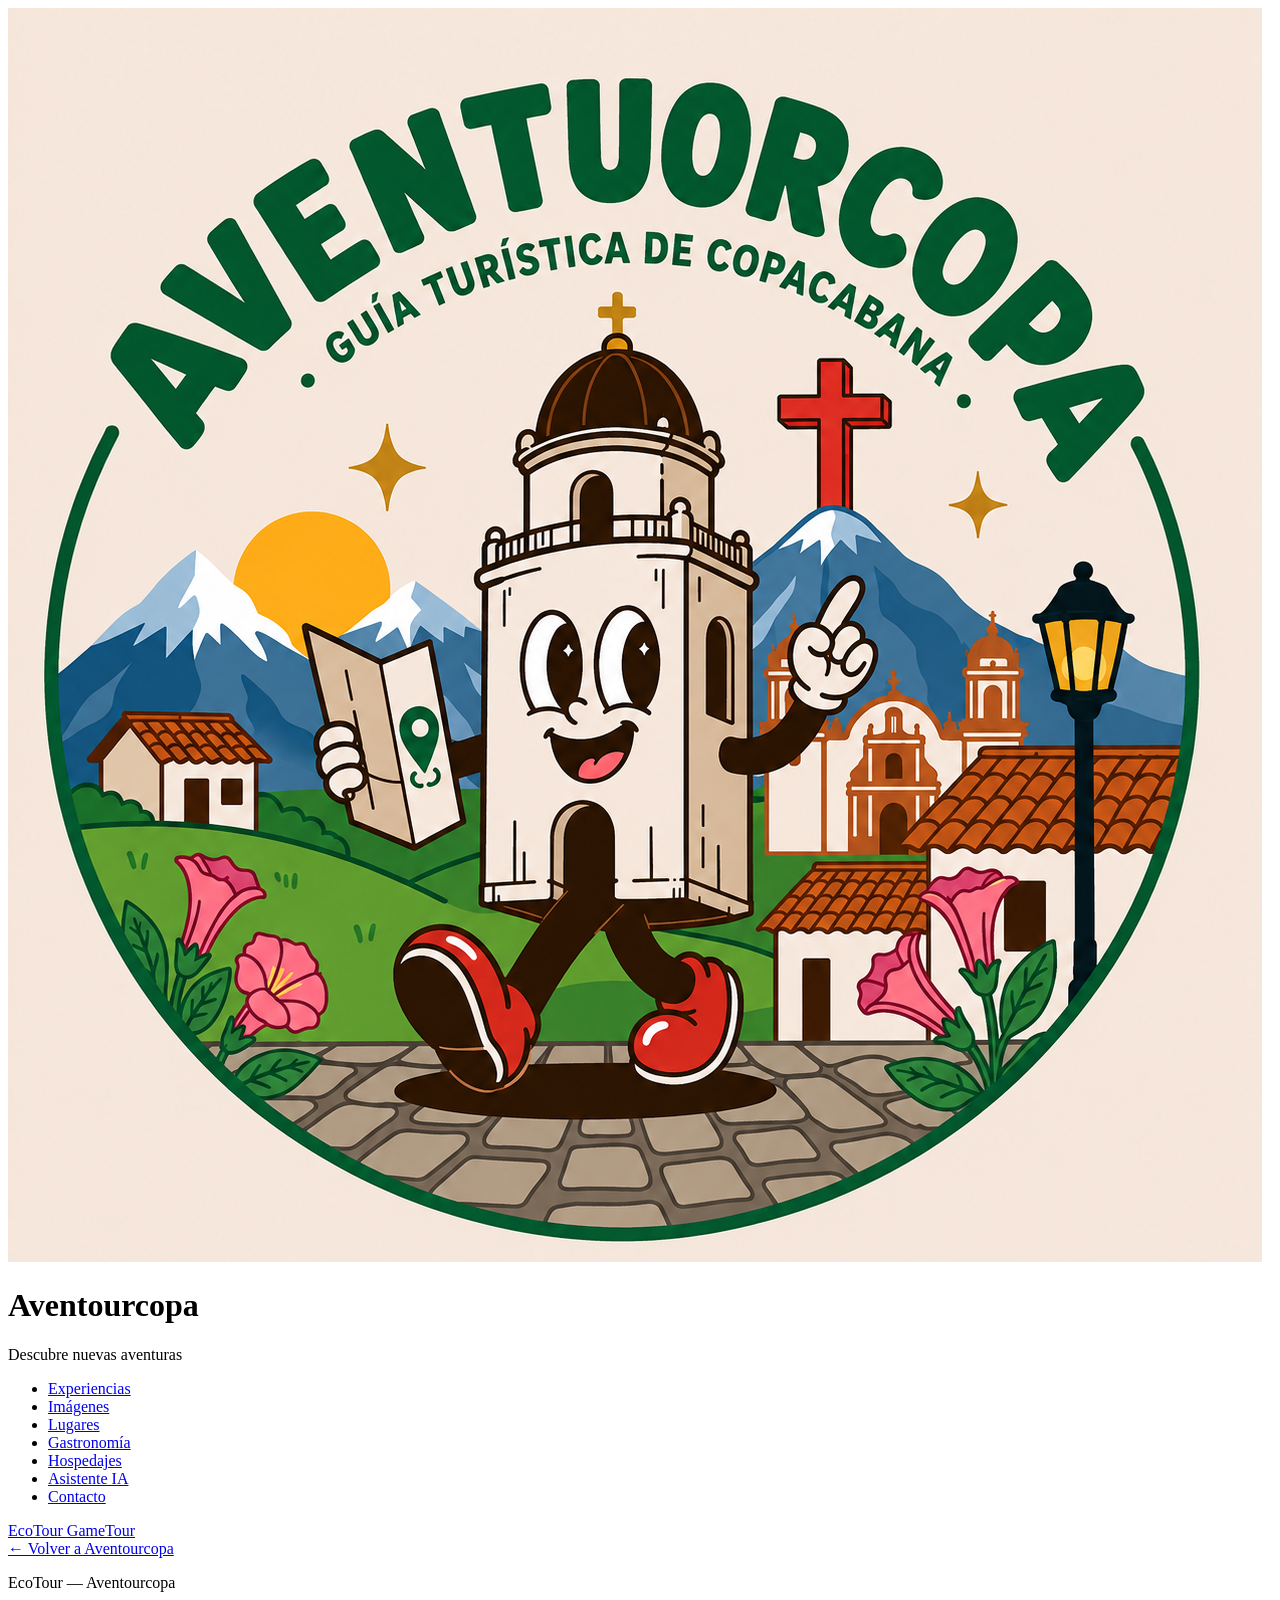
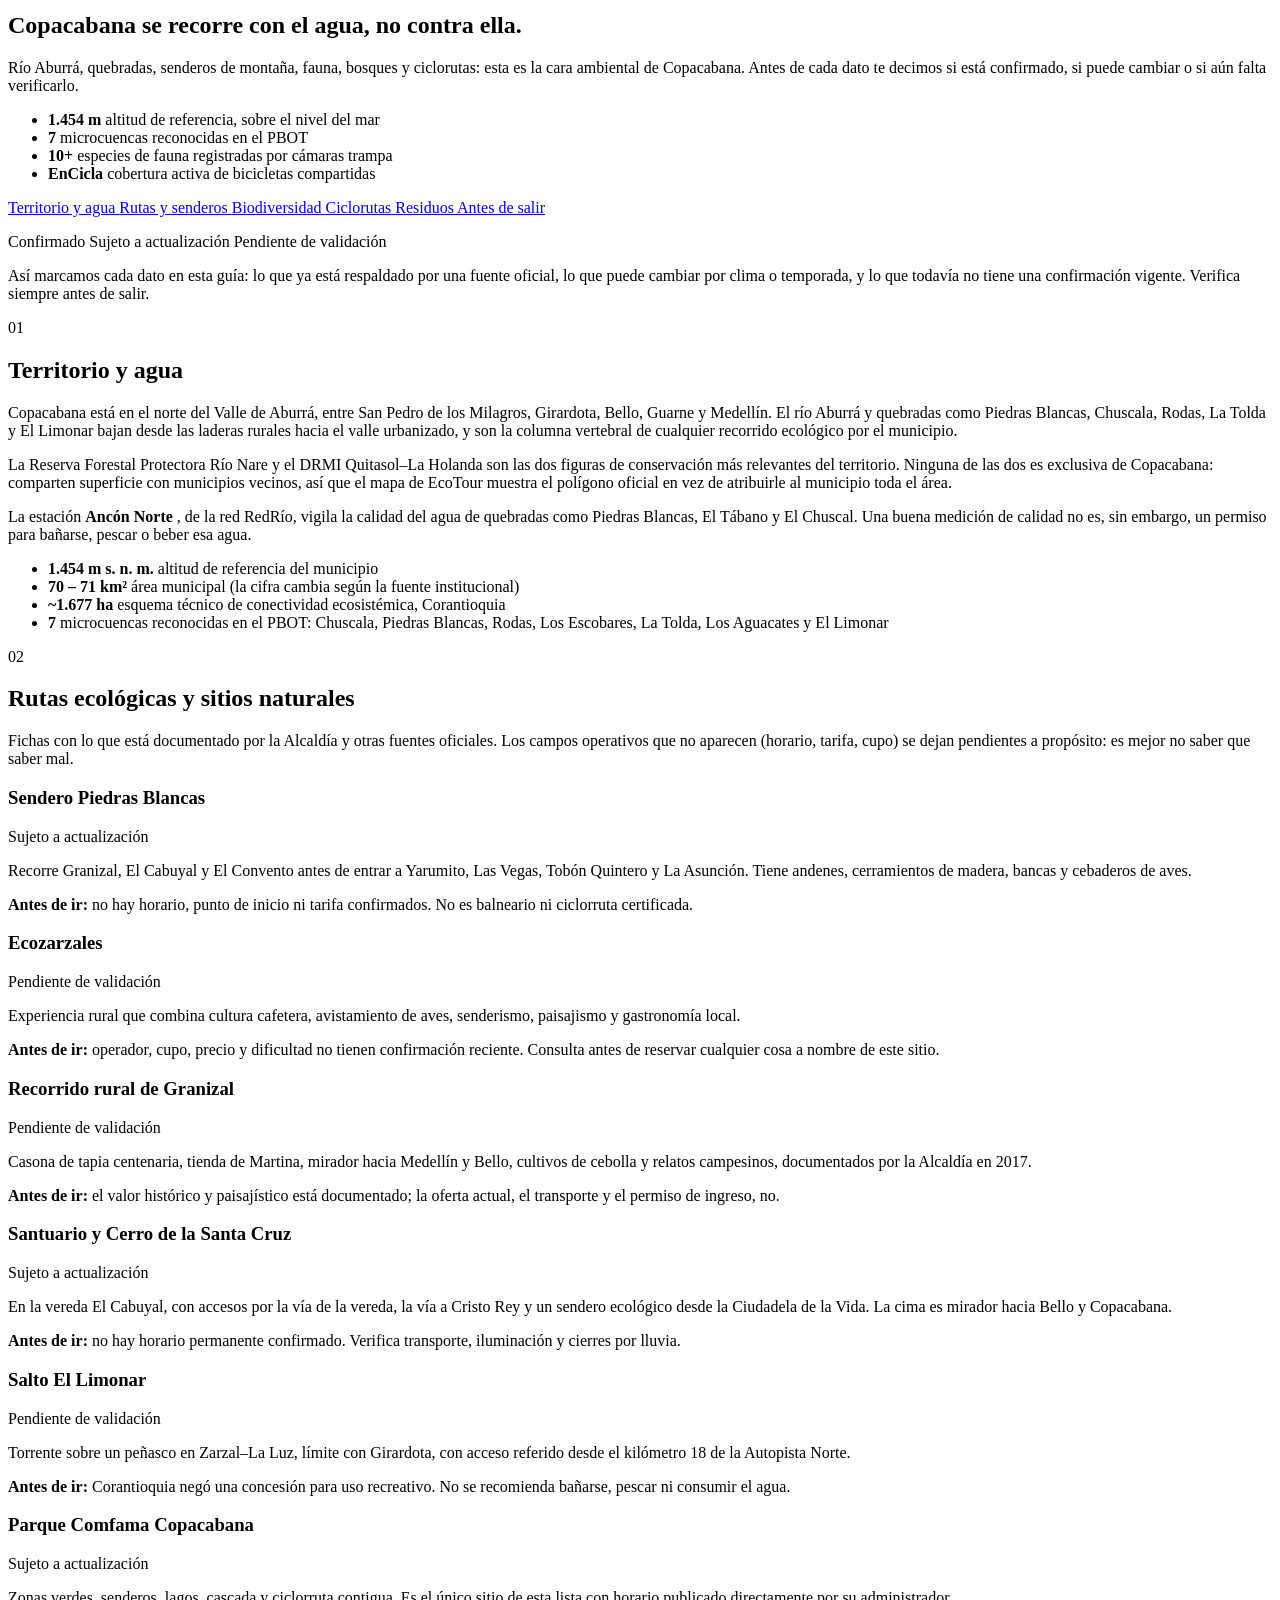
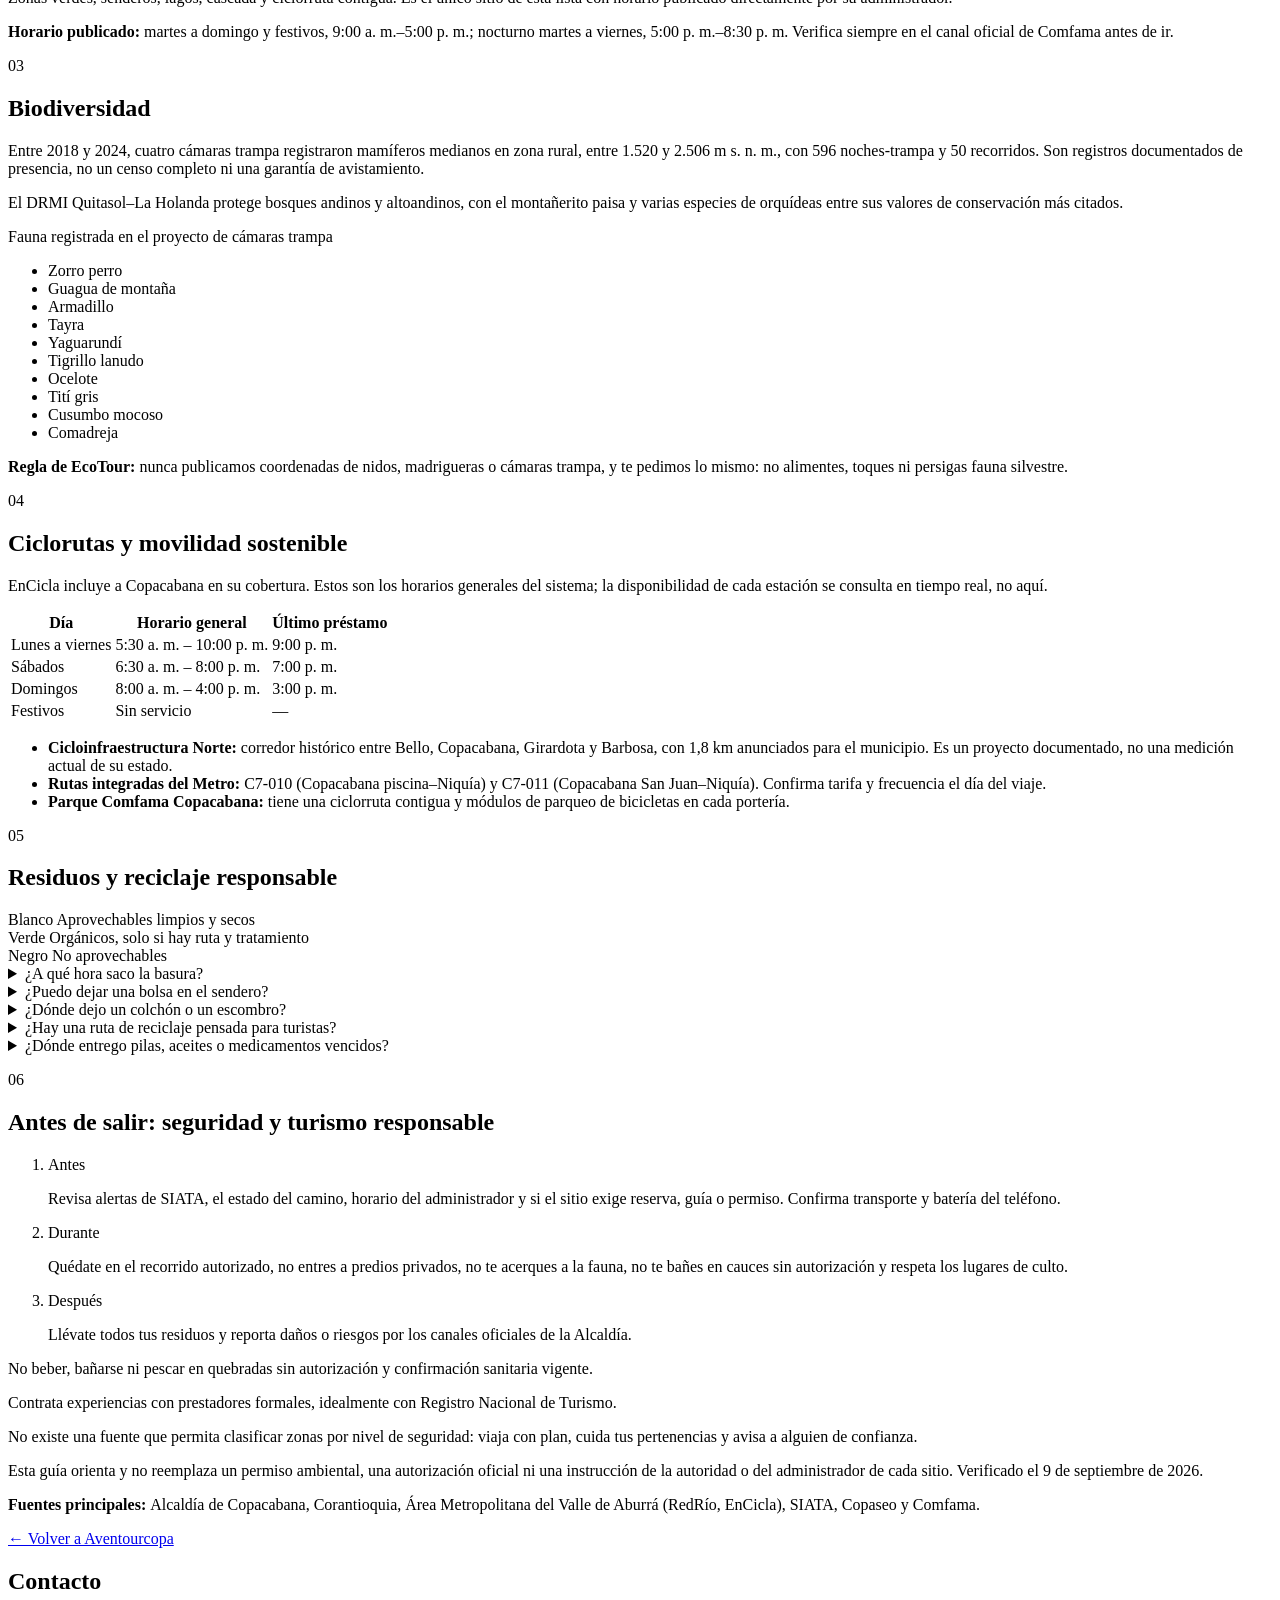
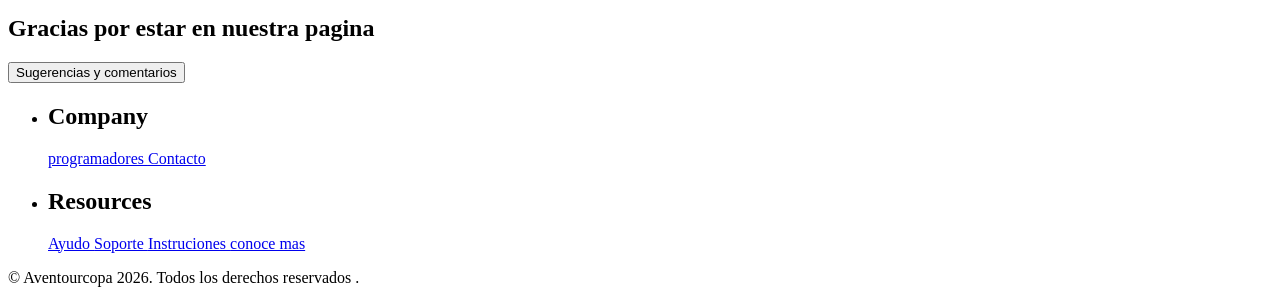
==== ecotour.html @ d980eacc "Add EcoTour HTML structure This file contains the complete HTML structure for the EcoTour webpage, i" ====
<!DOCTYPE html>
<!DOCTYPE html>
<html lang="es">
 <head>
  <meta charset="utf-8"/>
  <meta content="width=device-width, initial-scale=1.0" name="viewport"/>
  <title>
   EcoTour | Aventourcopa
  </title>
  <link href="style.css" rel="stylesheet"/>
  <link href="ecotour.css" rel="stylesheet"/>
 </head>
 <body>
  <header>
   <div class="logo">
    <img alt="Logo" src="imagenes/logo.png"/>
    <div class="titulo">
     <h1>
      Aventourcopa
     </h1>
     <p>
      Descubre nuevas aventuras
     </p>
    </div>
   </div>
   <nav>
    <ul>
     <li>
      <a href="#">
       Experiencias
      </a>
     </li>
     <li>
      <a href="#">
       Imágenes
      </a>
     </li>
     <li>
      <a href="#lugares">
       Lugares
      </a>
     </li>
     <li>
      <a href="#">
       Gastronomía
      </a>
     </li>
     <li>
      <a href="#">
       Hospedajes
      </a>
     </li>
     <li>
      <a href="#">
       Asistente IA
      </a>
     </li>
     <li>
      <a href="#">
       Contacto
      </a>
     </li>
    </ul>
   </nav>
   <div class="botones">
    <a class="btn eco" href="ecotour.html">
     EcoTour
    </a>
    <a class="btn game" href="#">
     <i class="fa-solid fa-gamepad">
     </i>
     GameTour
    </a>
   </div>
  </header>
  <section aria-label="EcoTour, guía ambiental de Copacabana" class="ecotour-page" id="ecotour">
   <div class="eco-scroll">
    <a class="eco-cerrar" href="index.html">
     ← Volver a Aventourcopa
    </a>
    <!-- HERO -->
    <div class="eco-hero">
     <div class="eco-hero-grid">
      <div class="eco-hero-texto">
       <p class="eco-kicker">
        EcoTour — Aventourcopa
       </p>
       <h1>
        Copacabana se recorre con el agua, no contra ella.
       </h1>
       <p class="eco-hero-sub">
        Río Aburrá, quebradas, senderos de montaña, fauna, bosques y
                        ciclorutas: esta es la cara ambiental de Copacabana. Antes de cada
                        dato te decimos si está confirmado, si puede cambiar o si aún falta
                        verificarlo.
       </p>
      </div>
      <ul aria-label="Copacabana en cifras" class="eco-hero-stats">
       <li>
        <i class="fa-solid fa-mountain">
        </i>
        <div>
         <strong>
          1.454 m
         </strong>
         <span>
          altitud de referencia, sobre el nivel del mar
         </span>
        </div>
       </li>
       <li>
        <i class="fa-solid fa-water">
        </i>
        <div>
         <strong>
          7
         </strong>
         <span>
          microcuencas reconocidas en el PBOT
         </span>
        </div>
       </li>
       <li>
        <i class="fa-solid fa-paw">
        </i>
        <div>
         <strong>
          10+
         </strong>
         <span>
          especies de fauna registradas por cámaras trampa
         </span>
        </div>
       </li>
       <li>
        <i class="fa-solid fa-bicycle">
        </i>
        <div>
         <strong>
          EnCicla
         </strong>
         <span>
          cobertura activa de bicicletas compartidas
         </span>
        </div>
       </li>
      </ul>
     </div>
    </div>
    <!-- BARRA DE NAVEGACIÓN FIJA: se queda visible mientras se hace scroll -->
    <nav aria-label="Navegación fija de EcoTour" class="eco-quicknav">
     <a class="eco-q-agua" href="#eco-territorio">
      <i class="fa-solid fa-water">
      </i>
      Territorio y agua
     </a>
     <a class="eco-q-rutas" href="#eco-rutas">
      <i class="fa-solid fa-route">
      </i>
      Rutas y senderos
     </a>
     <a class="eco-q-bio" href="#eco-bio">
      <i class="fa-solid fa-paw">
      </i>
      Biodiversidad
     </a>
     <a class="eco-q-movilidad" href="#eco-movilidad">
      <i class="fa-solid fa-bicycle">
      </i>
      Ciclorutas
     </a>
     <a class="eco-q-residuos" href="#eco-residuos">
      <i class="fa-solid fa-recycle">
      </i>
      Residuos
     </a>
     <a class="eco-q-seguridad" href="#eco-seguridad">
      <i class="fa-solid fa-shield-heart">
      </i>
      Antes de salir
     </a>
    </nav>
    <!-- LEYENDA DE ESTADOS -->
    <section aria-label="Cómo leer los estados de la información" class="eco-leyenda">
     <p>
      <span class="eco-badge eco-badge--confirmado">
       Confirmado
      </span>
      <span class="eco-badge eco-badge--actualizar">
       Sujeto a actualización
      </span>
      <span class="eco-badge eco-badge--validar">
       Pendiente de validación
      </span>
     </p>
     <p>
      Así marcamos cada dato en esta guía: lo que ya está respaldado por una fuente
                oficial, lo que puede cambiar por clima o temporada, y lo que todavía no
                tiene una confirmación vigente. Verifica siempre antes de salir.
     </p>
    </section>
    <!-- TERRITORIO Y AGUA -->
    <section class="eco-block eco-block--musgo" id="eco-territorio">
     <p class="eco-block-num">
      01
     </p>
     <h2>
      Territorio y agua
     </h2>
     <div class="eco-grid-2">
      <div class="eco-texto">
       <p>
        Copacabana está en el norte del Valle de Aburrá, entre San Pedro de los
                        Milagros, Girardota, Bello, Guarne y Medellín. El río Aburrá y quebradas
                        como Piedras Blancas, Chuscala, Rodas, La Tolda y El Limonar bajan desde
                        las laderas rurales hacia el valle urbanizado, y son la columna vertebral
                        de cualquier recorrido ecológico por el municipio.
       </p>
       <p>
        La Reserva Forestal Protectora Río Nare y el DRMI Quitasol–La Holanda son
                        las dos figuras de conservación más relevantes del territorio. Ninguna de
                        las dos es exclusiva de Copacabana: comparten superficie con municipios
                        vecinos, así que el mapa de EcoTour muestra el polígono oficial en vez de
                        atribuirle al municipio toda el área.
       </p>
       <p>
        La estación
        <strong>
         Ancón Norte
        </strong>
        , de la red RedRío, vigila la
                        calidad del agua de quebradas como Piedras Blancas, El Tábano y El
                        Chuscal. Una buena medición de calidad no es, sin embargo, un permiso
                        para bañarse, pescar o beber esa agua.
       </p>
      </div>
      <ul class="eco-stat-list">
       <li>
        <strong>
         1.454 m s. n. m.
        </strong>
        <span>
         altitud de referencia del municipio
        </span>
       </li>
       <li>
        <strong>
         70 – 71 km²
        </strong>
        <span>
         área municipal (la cifra cambia según la fuente institucional)
        </span>
       </li>
       <li>
        <strong>
         ~1.677 ha
        </strong>
        <span>
         esquema técnico de conectividad ecosistémica, Corantioquia
        </span>
       </li>
       <li>
        <strong>
         7
        </strong>
        <span>
         microcuencas reconocidas en el PBOT: Chuscala, Piedras Blancas, Rodas, Los Escobares, La Tolda, Los Aguacates y El Limonar
        </span>
       </li>
      </ul>
     </div>
    </section>
    <!-- RUTAS Y SENDEROS -->
    <section class="eco-block eco-block--lino" id="eco-rutas">
     <p class="eco-block-num">
      02
     </p>
     <h2>
      Rutas ecológicas y sitios naturales
     </h2>
     <p class="eco-block-intro">
      Fichas con lo que está documentado por la Alcaldía y
                otras fuentes oficiales. Los campos operativos que no aparecen (horario,
                tarifa, cupo) se dejan pendientes a propósito: es mejor no saber que saber
                mal.
     </p>
     <div class="eco-cards">
      <article class="eco-card">
       <div class="eco-card-top">
        <h3>
         Sendero Piedras Blancas
        </h3>
        <span class="eco-badge eco-badge--actualizar">
         Sujeto a actualización
        </span>
       </div>
       <p>
        Recorre Granizal, El Cabuyal y El Convento antes de entrar a Yarumito,
                        Las Vegas, Tobón Quintero y La Asunción. Tiene andenes, cerramientos de
                        madera, bancas y cebaderos de aves.
       </p>
       <p class="eco-card-nota">
        <strong>
         Antes de ir:
        </strong>
        no hay horario,
                        punto de inicio ni tarifa confirmados. No es balneario ni ciclorruta
                        certificada.
       </p>
      </article>
      <article class="eco-card">
       <div class="eco-card-top">
        <h3>
         Ecozarzales
        </h3>
        <span class="eco-badge eco-badge--validar">
         Pendiente de validación
        </span>
       </div>
       <p>
        Experiencia rural que combina cultura cafetera, avistamiento de aves,
                        senderismo, paisajismo y gastronomía local.
       </p>
       <p class="eco-card-nota">
        <strong>
         Antes de ir:
        </strong>
        operador, cupo,
                        precio y dificultad no tienen confirmación reciente. Consulta antes de
                        reservar cualquier cosa a nombre de este sitio.
       </p>
      </article>
      <article class="eco-card">
       <div class="eco-card-top">
        <h3>
         Recorrido rural de Granizal
        </h3>
        <span class="eco-badge eco-badge--validar">
         Pendiente de validación
        </span>
       </div>
       <p>
        Casona de tapia centenaria, tienda de Martina, mirador hacia Medellín y
                        Bello, cultivos de cebolla y relatos campesinos, documentados por la
                        Alcaldía en 2017.
       </p>
       <p class="eco-card-nota">
        <strong>
         Antes de ir:
        </strong>
        el valor histórico
                        y paisajístico está documentado; la oferta actual, el transporte y el
                        permiso de ingreso, no.
       </p>
      </article>
      <article class="eco-card">
       <div class="eco-card-top">
        <h3>
         Santuario y Cerro de la Santa Cruz
        </h3>
        <span class="eco-badge eco-badge--actualizar">
         Sujeto a actualización
        </span>
       </div>
       <p>
        En la vereda El Cabuyal, con accesos por la vía de la vereda, la vía a
                        Cristo Rey y un sendero ecológico desde la Ciudadela de la Vida. La cima
                        es mirador hacia Bello y Copacabana.
       </p>
       <p class="eco-card-nota">
        <strong>
         Antes de ir:
        </strong>
        no hay horario
                        permanente confirmado. Verifica transporte, iluminación y cierres por
                        lluvia.
       </p>
      </article>
      <article class="eco-card">
       <div class="eco-card-top">
        <h3>
         Salto El Limonar
        </h3>
        <span class="eco-badge eco-badge--validar">
         Pendiente de validación
        </span>
       </div>
       <p>
        Torrente sobre un peñasco en Zarzal–La Luz, límite con Girardota, con
                        acceso referido desde el kilómetro 18 de la Autopista Norte.
       </p>
       <p class="eco-card-nota">
        <strong>
         Antes de ir:
        </strong>
        Corantioquia negó
                        una concesión para uso recreativo. No se recomienda bañarse, pescar ni
                        consumir el agua.
       </p>
      </article>
      <article class="eco-card">
       <div class="eco-card-top">
        <h3>
         Parque Comfama Copacabana
        </h3>
        <span class="eco-badge eco-badge--actualizar">
         Sujeto a actualización
        </span>
       </div>
       <p>
        Zonas verdes, senderos, lagos, cascada y ciclorruta contigua. Es el único
                        sitio de esta lista con horario publicado directamente por su
                        administrador.
       </p>
       <p class="eco-card-nota">
        <strong>
         Horario publicado:
        </strong>
        martes a
                        domingo y festivos, 9:00 a. m.–5:00 p. m.; nocturno martes a viernes,
                        5:00 p. m.–8:30 p. m. Verifica siempre en el canal oficial de Comfama
                        antes de ir.
       </p>
      </article>
     </div>
    </section>
    <!-- BIODIVERSIDAD -->
    <section class="eco-block eco-block--musgo" id="eco-bio">
     <p class="eco-block-num">
      03
     </p>
     <h2>
      Biodiversidad
     </h2>
     <div class="eco-grid-2">
      <div class="eco-texto">
       <p>
        Entre 2018 y 2024, cuatro cámaras trampa registraron mamíferos medianos
                        en zona rural, entre 1.520 y 2.506 m s. n. m., con 596 noches-trampa y
                        50 recorridos. Son registros documentados de presencia, no un censo
                        completo ni una garantía de avistamiento.
       </p>
       <p>
        El DRMI Quitasol–La Holanda protege bosques andinos y altoandinos, con el
                        montañerito paisa y varias especies de orquídeas entre sus valores de
                        conservación más citados.
       </p>
      </div>
      <div class="eco-chips-wrap">
       <p class="eco-chips-label">
        Fauna registrada en el proyecto de cámaras trampa
       </p>
       <ul class="eco-chips">
        <li>
         Zorro perro
        </li>
        <li>
         Guagua de montaña
        </li>
        <li>
         Armadillo
        </li>
        <li>
         Tayra
        </li>
        <li>
         Yaguarundí
        </li>
        <li>
         Tigrillo lanudo
        </li>
        <li>
         Ocelote
        </li>
        <li>
         Tití gris
        </li>
        <li>
         Cusumbo mocoso
        </li>
        <li>
         Comadreja
        </li>
       </ul>
      </div>
     </div>
     <p class="eco-nota-ancha">
      <strong>
       Regla de EcoTour:
      </strong>
      nunca publicamos
                coordenadas de nidos, madrigueras o cámaras trampa, y te pedimos lo mismo: no
                alimentes, toques ni persigas fauna silvestre.
     </p>
    </section>
    <!-- CICLORUTAS Y MOVILIDAD -->
    <section class="eco-block eco-block--lino" id="eco-movilidad">
     <p class="eco-block-num">
      04
     </p>
     <h2>
      Ciclorutas y movilidad sostenible
     </h2>
     <p class="eco-block-intro">
      EnCicla incluye a Copacabana en su cobertura. Estos son
                los horarios generales del sistema; la disponibilidad de cada estación se
                consulta en tiempo real, no aquí.
     </p>
     <div class="eco-tabla-wrap">
      <table class="eco-tabla">
       <thead>
        <tr>
         <th>
          Día
         </th>
         <th>
          Horario general
         </th>
         <th>
          Último préstamo
         </th>
        </tr>
       </thead>
       <tbody>
        <tr>
         <td>
          Lunes a viernes
         </td>
         <td>
          5:30 a. m. – 10:00 p. m.
         </td>
         <td>
          9:00 p. m.
         </td>
        </tr>
        <tr>
         <td>
          Sábados
         </td>
         <td>
          6:30 a. m. – 8:00 p. m.
         </td>
         <td>
          7:00 p. m.
         </td>
        </tr>
        <tr>
         <td>
          Domingos
         </td>
         <td>
          8:00 a. m. – 4:00 p. m.
         </td>
         <td>
          3:00 p. m.
         </td>
        </tr>
        <tr>
         <td>
          Festivos
         </td>
         <td>
          Sin servicio
         </td>
         <td>
          —
         </td>
        </tr>
       </tbody>
      </table>
     </div>
     <ul class="eco-lista-suelta">
      <li>
       <strong>
        Cicloinfraestructura Norte:
       </strong>
       corredor histórico entre Bello,
                    Copacabana, Girardota y Barbosa, con 1,8 km anunciados para el municipio.
                    Es un proyecto documentado, no una medición actual de su estado.
      </li>
      <li>
       <strong>
        Rutas integradas del Metro:
       </strong>
       C7-010 (Copacabana piscina–Niquía)
                    y C7-011 (Copacabana San Juan–Niquía). Confirma tarifa y frecuencia el día
                    del viaje.
      </li>
      <li>
       <strong>
        Parque Comfama Copacabana:
       </strong>
       tiene una ciclorruta contigua y
                    módulos de parqueo de bicicletas en cada portería.
      </li>
     </ul>
    </section>
    <!-- RESIDUOS -->
    <section class="eco-block eco-block--musgo" id="eco-residuos">
     <p class="eco-block-num">
      05
     </p>
     <h2>
      Residuos y reciclaje responsable
     </h2>
     <div class="eco-codigo-colores">
      <div class="eco-color-chip eco-color-chip--blanco">
       Blanco
       <span>
        Aprovechables limpios y secos
       </span>
      </div>
      <div class="eco-color-chip eco-color-chip--verde">
       Verde
       <span>
        Orgánicos, solo si hay ruta y tratamiento
       </span>
      </div>
      <div class="eco-color-chip eco-color-chip--negro">
       Negro
       <span>
        No aprovechables
       </span>
      </div>
     </div>
     <div class="eco-acordeon">
      <details>
       <summary>
        ¿A qué hora saco la basura?
       </summary>
       <p>
        Depende de la dirección y de la macroruta de Copaseo. El plan operativo
                        vigente todavía contiene franjas diurnas y nocturnas: consulta por tu
                        dirección antes de sacarla.
       </p>
      </details>
      <details>
       <summary>
        ¿Puedo dejar una bolsa en el sendero?
       </summary>
       <p>
        No. Si no hay un recipiente autorizado en el punto, llévate el residuo de
                        regreso.
       </p>
      </details>
      <details>
       <summary>
        ¿Dónde dejo un colchón o un escombro?
       </summary>
       <p>
        No lo dejes junto a la basura ordinaria. Copaseo ofrece un servicio
                        especial: confirma precio, volumen y lugar de entrega antes de sacarlo.
       </p>
      </details>
      <details>
       <summary>
        ¿Hay una ruta de reciclaje pensada para turistas?
       </summary>
       <p>
        No encontramos una ruta selectiva vigente con días y sectores publicados.
                        Pregunta directamente al prestador o a la Alcaldía.
       </p>
      </details>
      <details>
       <summary>
        ¿Dónde entrego pilas, aceites o medicamentos vencidos?
       </summary>
       <p>
        La Alcaldía anunció un
        <strong>
         Punto Eco
        </strong>
        en la carrera 51 # 48-41,
                        barrio Simón Bolívar, para posconsumo (pilas, electrónicos, medicamentos
                        vencidos, aceites usados). El horario no está publicado: confirma
                        disponibilidad antes de ir.
       </p>
      </details>
     </div>
    </section>
    <!-- SEGURIDAD Y TURISMO RESPONSABLE -->
    <section class="eco-block eco-block--lino" id="eco-seguridad">
     <p class="eco-block-num">
      06
     </p>
     <h2>
      Antes de salir: seguridad y turismo responsable
     </h2>
     <ol class="eco-checklist">
      <li>
       <span class="eco-checklist-paso">
        Antes
       </span>
       <p>
        Revisa alertas de SIATA, el estado del camino, horario del administrador
                        y si el sitio exige reserva, guía o permiso. Confirma transporte y
                        batería del teléfono.
       </p>
      </li>
      <li>
       <span class="eco-checklist-paso">
        Durante
       </span>
       <p>
        Quédate en el recorrido autorizado, no entres a predios privados, no te
                        acerques a la fauna, no te bañes en cauces sin autorización y respeta
                        los lugares de culto.
       </p>
      </li>
      <li>
       <span class="eco-checklist-paso">
        Después
       </span>
       <p>
        Llévate todos tus residuos y reporta daños o riesgos por los canales
                        oficiales de la Alcaldía.
       </p>
      </li>
     </ol>
     <div class="eco-reglas">
      <p>
       No beber, bañarse ni pescar en quebradas sin autorización y confirmación
                    sanitaria vigente.
      </p>
      <p>
       Contrata experiencias con prestadores formales, idealmente con Registro
                    Nacional de Turismo.
      </p>
      <p>
       No existe una fuente que permita clasificar zonas por nivel de seguridad:
                    viaja con plan, cuida tus pertenencias y avisa a alguien de confianza.
      </p>
     </div>
    </section>
    <!-- CIERRE / FUENTES -->
    <div class="eco-footer">
     <p class="eco-aviso">
      Esta guía orienta y no reemplaza un permiso ambiental, una
                autorización oficial ni una instrucción de la autoridad o del administrador de
                cada sitio. Verificado el 9 de septiembre de 2026.
     </p>
     <p class="eco-fuentes">
      <strong>
       Fuentes principales:
      </strong>
      Alcaldía de Copacabana,
                Corantioquia, Área Metropolitana del Valle de Aburrá (RedRío, EnCicla), SIATA,
                Copaseo y Comfama.
     </p>
     <a class="eco-cerrar eco-cerrar--pie" href="index.html">
      ← Volver a Aventourcopa
     </a>
    </div>
   </div>
  </section>
  <section id="contacto">
   <div class="footer">
    <footer>
     <div class="top">
      <div class="left">
       <h2>
        Contacto
       </h2>
       <h1 id="titu">
        Gracias por estar en nuestra pagina
       </h1>
       <button>
        Sugerencias y comentarios
       </button>
      </div>
      <div class="pie-nosotros">
       <ul>
        <li>
         <h2>
          Company
         </h2>
         <a href="#">
          programadores
         </a>
         <a href="#">
          Contacto
         </a>
        </li>
       </ul>
       <ul>
        <li>
         <h2>
          Resources
         </h2>
         <a href="#">
          Ayudo
         </a>
         <a href="#">
          Soporte
         </a>
         <a href="#">
          Instruciones
         </a>
         <a href="#">
          conoce mas
         </a>
        </li>
       </ul>
      </div>
     </div>
     <div class="bottom">
      <div class="left">
       <p>
        © Aventourcopa 2026. Todos los derechos reservados .
       </p>
      </div>
      <div class="right socials">
       <a href="#">
        <i class="fa-brands fa-facebook">
        </i>
       </a>
       <a href="#">
        <i class="fa-brands fa-twitter">
        </i>
       </a>
       <a href="#">
        <i class="fa-brands fa-discord">
        </i>
       </a>
       <a href="#">
        <i class="fa-brands fa-linkedin">
        </i>
       </a>
      </div>
     </div>
    </footer>
   </div>
  </section>
 </body>
</html>
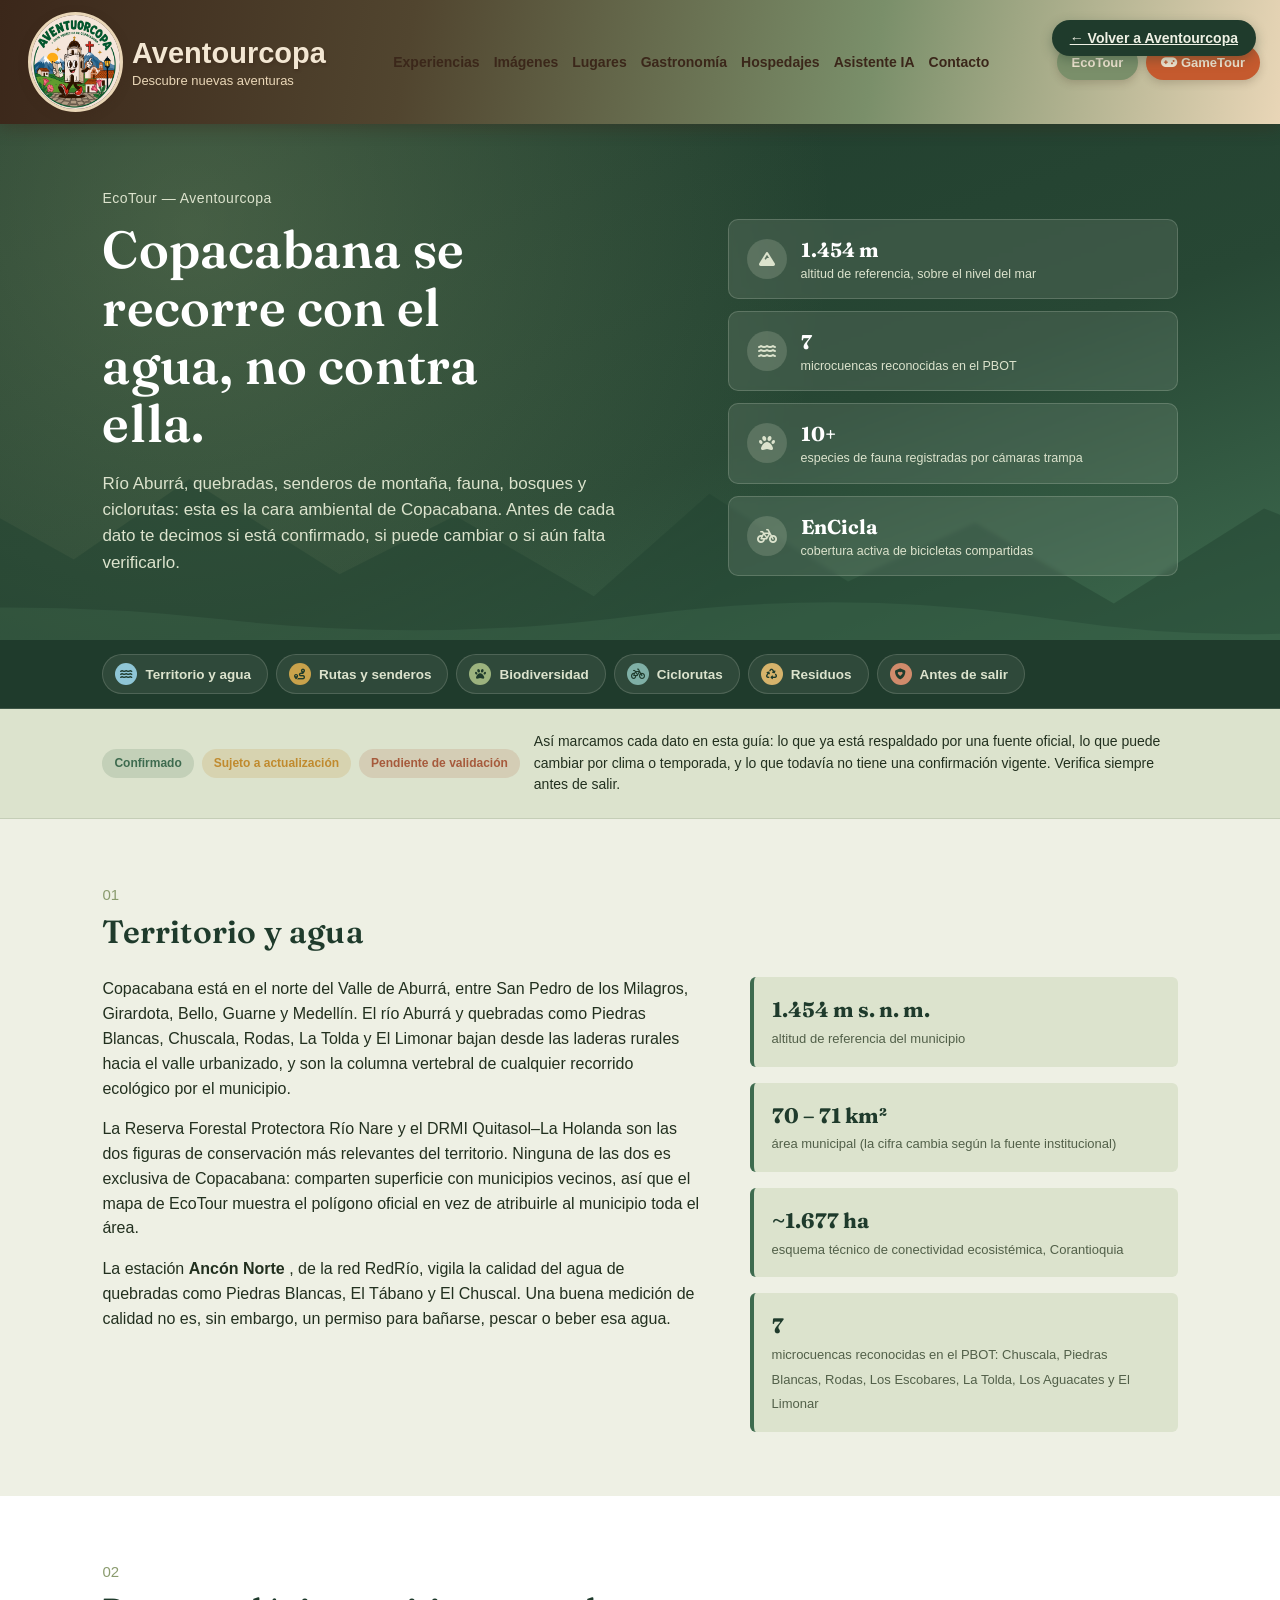
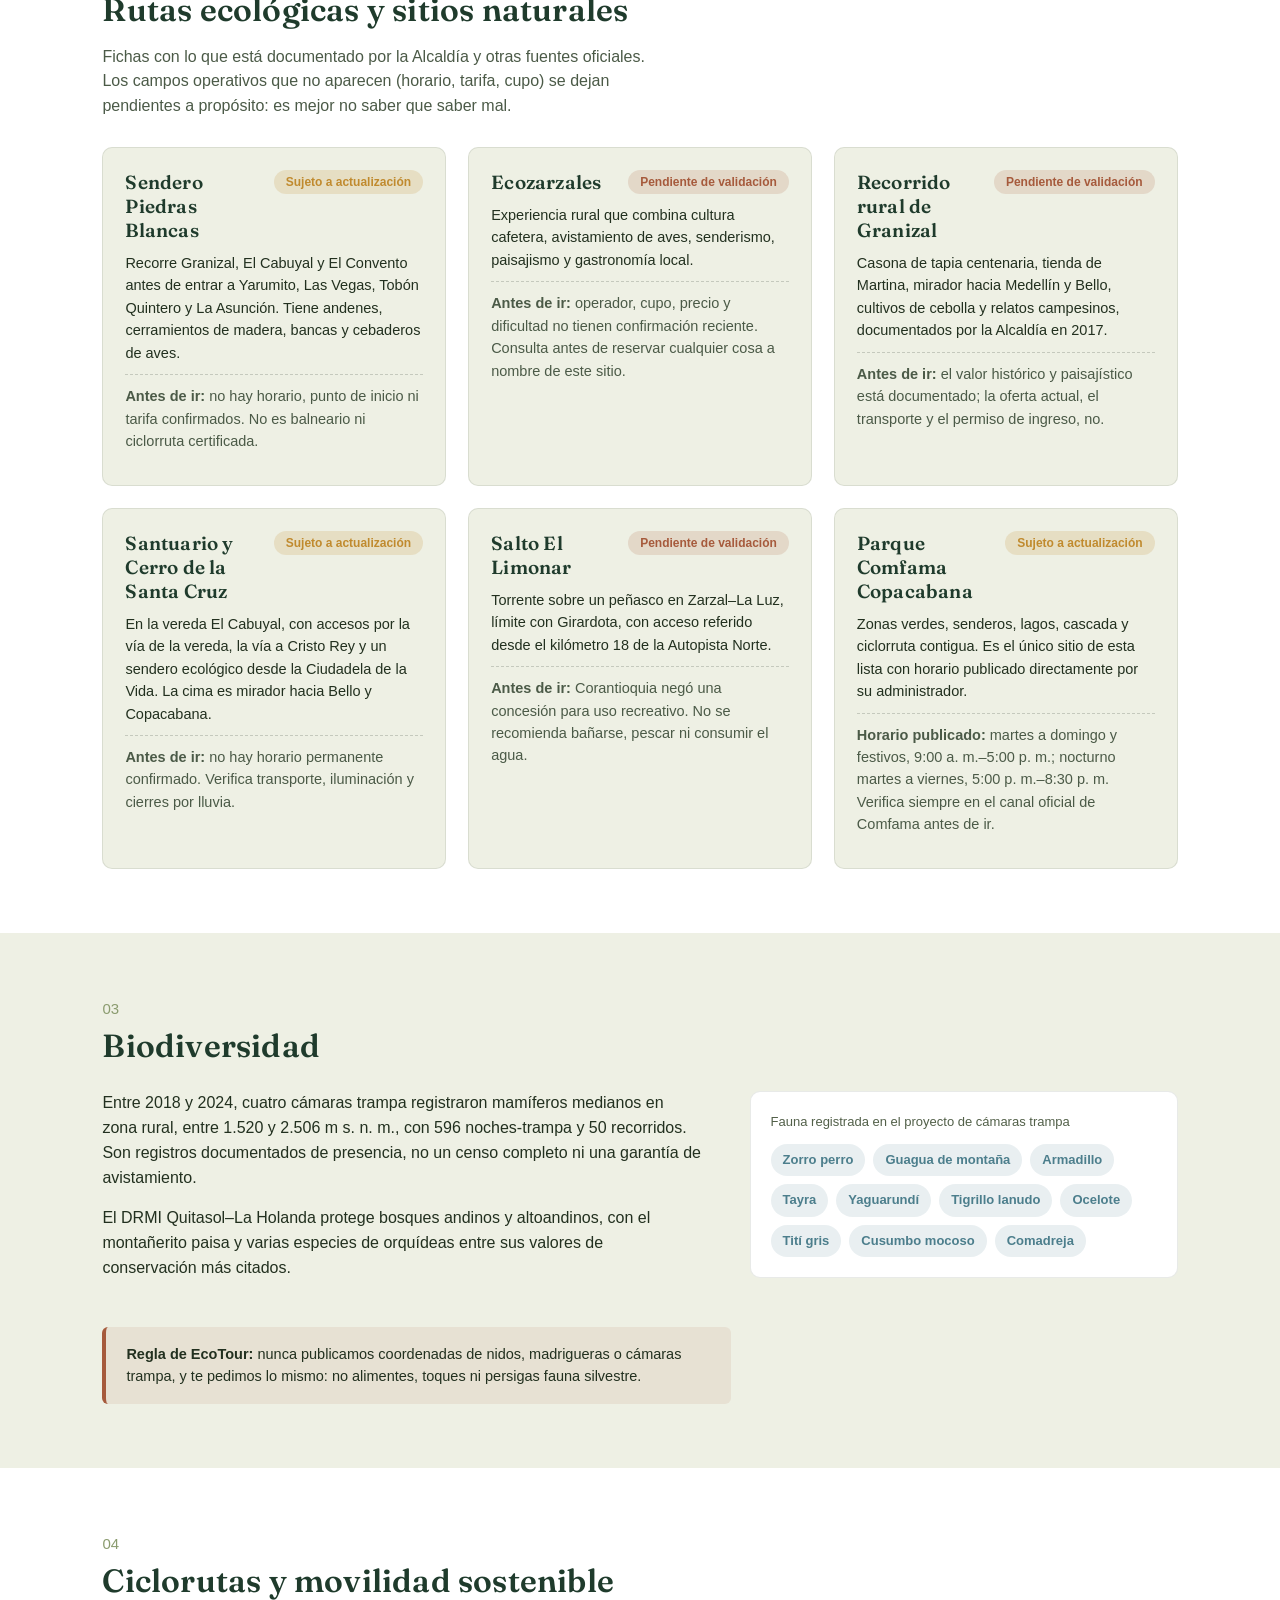
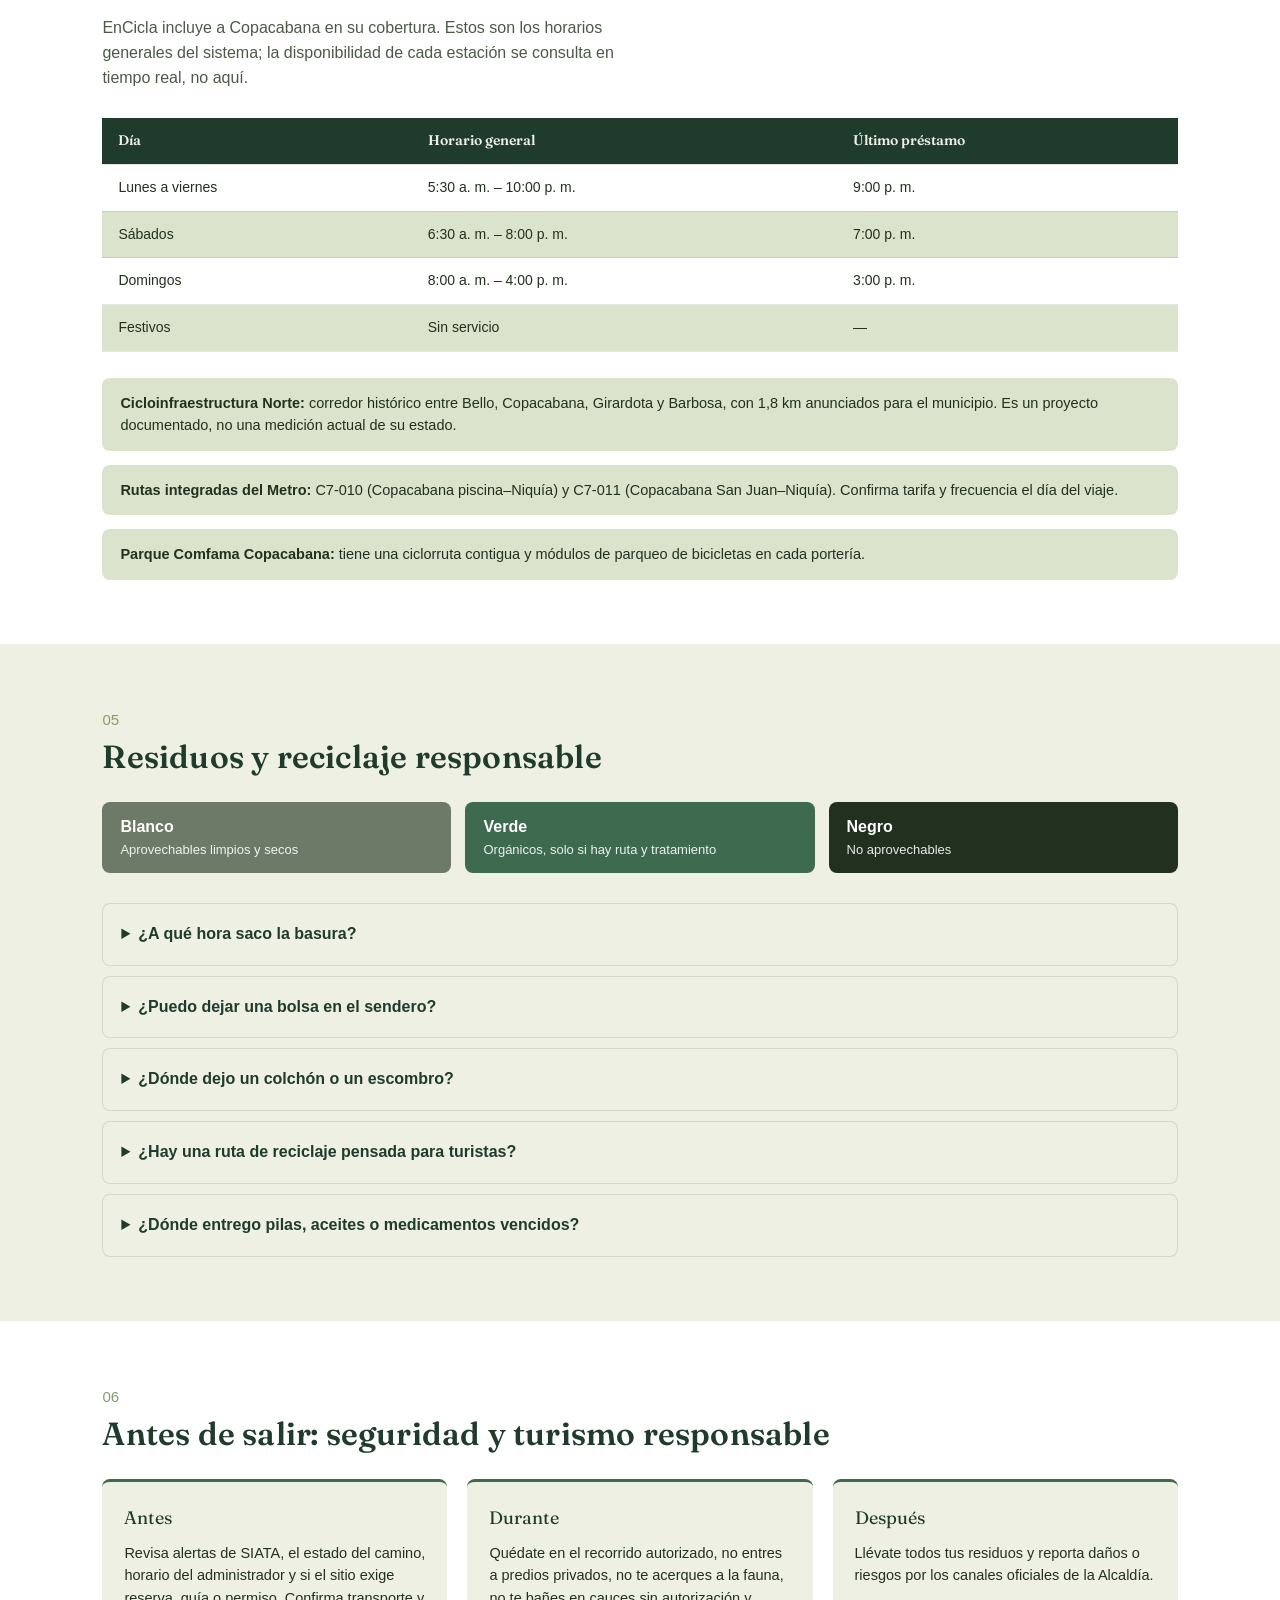
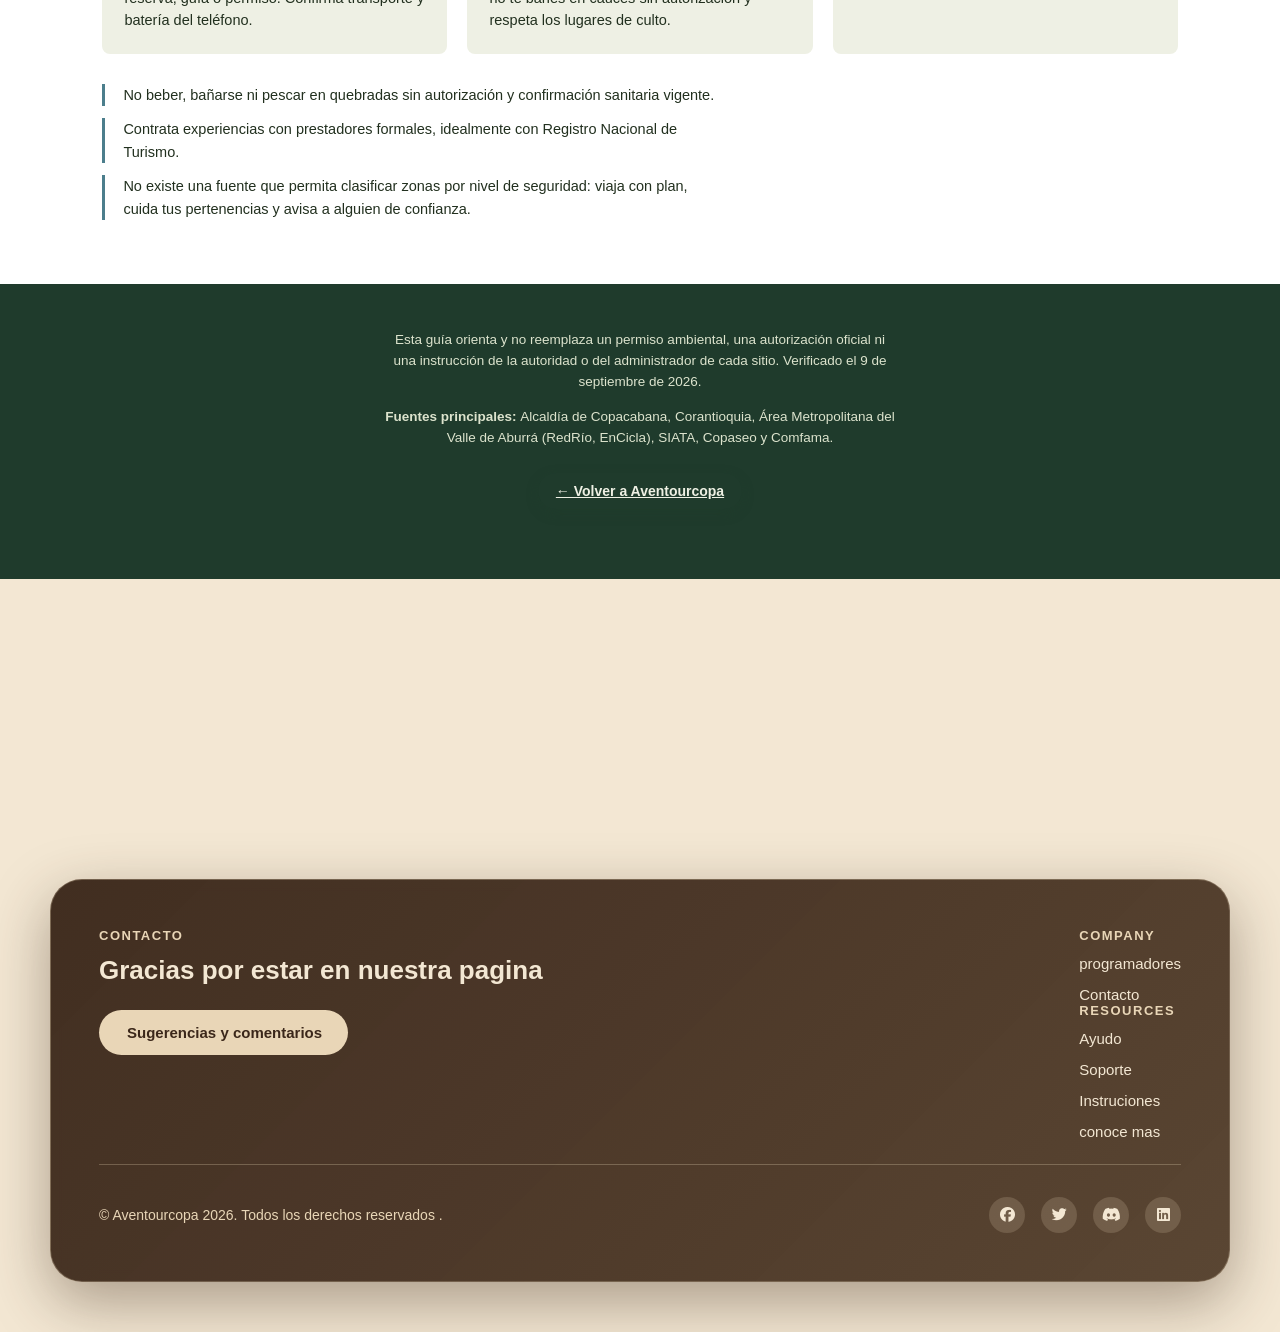
==== commit c9f721c9: "Update ecotour.html" ====
--- a/ecotour.html
+++ b/ecotour.html
@@ -1,4 +1,3 @@
-<!DOCTYPE html>
 <!DOCTYPE html>
 <html lang="es">
  <head>
@@ -9,6 +8,7 @@
   </title>
   <link href="style.css" rel="stylesheet"/>
   <link href="ecotour.css" rel="stylesheet"/>
+  <link href="https://cdnjs.cloudflare.com/ajax/libs/font-awesome/6.5.1/css/all.min.css" rel="stylesheet"/>
  </head>
  <body>
   <header>
--- a/style.css
+++ b/style.css
@@ -0,0 +1,1540 @@
+* {
+    margin: 0;
+    padding: 0;
+    box-sizing: border-box;
+    font-family: Arial, Helvetica, sans-serif;
+}
+
+html {
+    scroll-behavior: smooth;
+}
+
+body {
+    min-height: 100vh;
+    background: #F3E7D3;
+    color: #3B271A;
+
+    /* Evita que cualquier elemento genere desplazamiento horizontal */
+    overflow-x: hidden;
+}
+
+
+/* =========================================================
+   ENCABEZADO = EMMANUEL
+   ========================================================= */
+
+header {
+    position: sticky;
+    top: 0;
+    width: 100%;
+
+    display: flex;
+    justify-content: space-between;
+    align-items: center;
+
+    /*
+       Un poco menos de espacio lateral para que
+       TODO pueda entrar correctamente al 100%.
+    */
+    padding: 12px 35px;
+
+    /*
+       Café + oliva + terracota + beige.
+       Más contraste que la versión anterior.
+    */
+    background:
+        linear-gradient(
+            100deg,
+            #3B271A 0%,
+            #51452F 32%,
+            #7A8F6A 68%,
+            #E9D6B7 100%
+        );
+
+    box-shadow:
+        0 4px 15px rgba(59, 39, 26, .38);
+
+    z-index: 1000;
+}
+
+
+/* =========================================================
+   LOGO
+   ========================================================= */
+
+.logo {
+    display: flex;
+    align-items: center;
+    gap: 12px;
+
+    /*
+       Evita que el logo se comprima.
+    */
+    flex-shrink: 0;
+}
+
+.logo img {
+    width: 105px;
+    height: 110px;
+
+    border-radius: 50%;
+
+    background: #F3E7D3;
+
+    border: 3px solid #E9D6B7;
+
+    box-shadow:
+        0 3px 10px rgba(59, 39, 26, .35);
+}
+
+.logo h1 {
+    color: #F3E7D3;
+
+    font-size: 32px;
+
+    /*
+       Pequeño contraste para que el nombre
+       resalte sobre el café.
+    */
+    text-shadow:
+        1px 2px 3px rgba(59, 39, 26, .45);
+}
+
+.logo p {
+    color: #E9D6B7;
+
+    font-size: 14px;
+
+    margin-top: 3px;
+}
+
+
+/* =========================================================
+   NAVEGACIÓN
+   ========================================================= */
+
+nav {
+    flex-shrink: 1;
+}
+
+nav ul {
+    display: flex;
+
+    list-style: none;
+
+    /*
+       Antes eran 25px.
+       Bajamos ligeramente para evitar
+       que el lado derecho se corte.
+    */
+    gap: 18px;
+
+    align-items: center;
+}
+
+nav a {
+    text-decoration: none;
+
+    color: #3B271A;
+
+    font-weight: bold;
+
+    font-size: 15px;
+
+    transition:
+        color .3s ease,
+        transform .3s ease;
+}
+
+nav a:hover {
+    color: #C55A2E;
+
+    transform: translateY(-2px);
+}
+
+
+/* =========================================================
+   BOTONES
+   ========================================================= */
+
+.botones {
+    display: flex;
+
+    gap: 10px;
+
+    flex-shrink: 0;
+}
+
+.btn {
+    text-decoration: none;
+
+    color: #F3E7D3;
+
+    padding: 11px 18px;
+
+    border-radius: 30px;
+
+    font-weight: bold;
+
+    font-size: 14px;
+
+    transition:
+        .3s;
+
+    white-space: nowrap;
+}
+
+
+/* ---------------------------------------------------------
+   ECO TOUR
+   --------------------------------------------------------- */
+
+.eco {
+    background: #7A8F6A;
+
+    box-shadow:
+        0 3px 8px rgba(59, 39, 26, .20);
+}
+
+.eco:hover {
+    background: #3B271A;
+
+    transform: translateY(-3px);
+
+    box-shadow:
+        0 6px 14px rgba(59, 39, 26, .30);
+}
+
+
+/* ---------------------------------------------------------
+   GAME TOUR
+   --------------------------------------------------------- */
+
+.game {
+    background: #C55A2E;
+
+    box-shadow:
+        0 3px 8px rgba(59, 39, 26, .20);
+}
+
+.game:hover {
+    background: #3B271A;
+
+    transform: translateY(-3px);
+
+    box-shadow:
+        0 6px 14px rgba(59, 39, 26, .30);
+}
+
+
+/* =========================================================
+   BODY - INICIO = MATEO
+   ========================================================= */
+
+#divinicio {
+    background: #F3E7D3;
+
+    width: 100%;
+
+    height: 800px;
+}
+
+
+.carrusel {
+    position: relative;
+
+    width: 100%;
+
+    height: 100vh;
+
+    overflow: hidden;
+
+    box-shadow:
+        0 0 30px rgba(59, 39, 26, .55);
+}
+
+
+.imgcarrusel {
+    display: flex;
+
+    width: 500%;
+
+    height: 100%;
+
+    animation: galeria 25s infinite;
+}
+
+
+.imgcarrusel img {
+    width: 20%;
+
+    height: 100%;
+
+    object-fit: cover;
+}
+
+
+/* =========================================================
+   CAPA SOBRE LAS IMÁGENES
+   ========================================================= */
+
+.carrusel::after {
+    content: "";
+
+    position: absolute;
+
+    inset: 0;
+
+    pointer-events: none;
+
+    background:
+
+        /* Laterales */
+        linear-gradient(
+            to right,
+            rgba(59, 39, 26, .48) 0%,
+            transparent 15%,
+            transparent 85%,
+            rgba(59, 39, 26, .48) 100%
+        ),
+
+        /* Parte superior e inferior */
+        linear-gradient(
+            to bottom,
+            rgba(59, 39, 26, .35) 0%,
+            transparent 18%,
+            transparent 78%,
+            rgba(59, 39, 26, .55) 100%
+        );
+
+    z-index: 1;
+}
+
+
+/* =========================================================
+   TEXTO DEL CARRUSEL
+   ========================================================= */
+
+.texto {
+    position: absolute;
+
+    top: 40%;
+
+    left: 50%;
+
+    transform: translate(-50%, -50%);
+
+    color: #F3E7D3;
+
+    text-align: center;
+
+    z-index: 2;
+
+    /*
+       Sombra café en lugar de negro puro.
+       Se integra mucho mejor con la paleta.
+    */
+    text-shadow:
+
+        2px 2px 5px #3B271A,
+
+        -2px -2px 5px #3B271A,
+
+        2px -2px 5px #3B271A,
+
+        -2px 2px 5px #3B271A;
+}
+
+
+.texto h1 {
+    font-size: 50px;
+
+    margin-bottom: 15px;
+
+    /*
+       Un pequeño borde visual mediante sombra.
+    */
+    text-shadow:
+
+        3px 3px 6px #3B271A,
+
+        0 0 10px rgba(243, 231, 211, .25);
+}
+
+
+.texto p {
+    font-size: 22px;
+
+    color: #F3E7D3;
+}
+
+
+/* =========================================================
+   ANIMACIÓN DEL CARRUSEL
+   ========================================================= */
+
+@keyframes galeria {
+
+    0%, 16% {
+        transform: translateX(0);
+    }
+
+    20%, 36% {
+        transform: translateX(-20%);
+    }
+
+    40%, 56% {
+        transform: translateX(-40%);
+    }
+
+    60%, 76% {
+        transform: translateX(-60%);
+    }
+
+    80%, 96% {
+        transform: translateX(-80%);
+    }
+
+    100% {
+        transform: translateX(0);
+    }
+}
+
+
+/* =========================================================
+   FOOTER = JUAN JOSE
+   ========================================================= */
+
+:root {
+
+    --color-cafe-intenso: #3B271A;
+
+    --color-caramelo: #B98B5E;
+
+    --color-miel: #C55A2E;
+
+    --color-vainilla: #E9D6B7;
+
+    --color-oliva: #7A8F6A;
+
+    --color-primary: #F3E7D3;
+
+    --color-text: #F3E7D3;
+
+    --color-bg: rgba(59, 39, 26, .96);
+
+    --color-border: rgba(233, 214, 183, .28);
+}
+
+
+#contacto {
+    margin-top: 300px;
+
+    background: #F3E7D3;
+}
+
+
+footer {
+
+    position: sticky;
+
+    bottom: 0;
+
+    /*
+       100% - 100px
+       + 50px izquierda
+       + 50px derecha
+       = 100%
+
+       Así no genera desbordamiento.
+    */
+    width: calc(100% - 100px);
+
+    margin-left: 50px;
+
+    margin-right: 50px;
+
+    margin-bottom: 50px;
+
+    padding: 48px;
+
+    border-radius: 32px;
+
+    background:
+        linear-gradient(
+            135deg,
+            rgba(59, 39, 26, .97),
+            rgba(81, 61, 42, .95)
+        );
+
+    border: 1px solid var(--color-border);
+
+    backdrop-filter: blur(20px);
+
+    -webkit-backdrop-filter: blur(20px);
+
+    box-shadow:
+        0 20px 60px rgba(59, 39, 26, .40);
+}
+
+
+.top,
+.bottom {
+    display: flex;
+
+    gap: 48px;
+}
+
+
+.top {
+    margin-bottom: 24px;
+
+    justify-content: space-between;
+}
+
+
+.bottom {
+    padding: 32px 0 0;
+
+    align-items: center;
+
+    justify-content: space-between;
+
+    border-top: 1px solid var(--color-border);
+}
+
+
+.top .left,
+.top .right {
+    flex: 1 1 50%;
+}
+
+
+.bottom .left {
+    flex: 1 1 auto;
+}
+
+
+/* =========================================================
+   TÍTULOS FOOTER
+   ========================================================= */
+
+footer h2 {
+
+    margin: 0 0 12px;
+
+    font-size: 13px;
+
+    text-transform: uppercase;
+
+    letter-spacing: 1.5px;
+
+    font-weight: 600;
+
+    color: #E9D6B7;
+}
+
+
+footer p {
+
+    color: #E9D6B7;
+
+    font-size: 14px;
+
+    margin: 0;
+}
+
+
+.top .left h2 + #titu {
+    margin-top: 0;
+}
+
+
+#titu {
+
+    padding: 0 24px 0 0;
+
+    margin: 0 0 24px;
+
+    font-size: 26px;
+
+    font-weight: 600;
+
+    color: #F3E7D3;
+}
+
+
+/* =========================================================
+   BOTÓN FOOTER
+   ========================================================= */
+
+button {
+
+    background: #E9D6B7;
+
+    color: #3B271A;
+
+    display: inline-flex;
+
+    gap: 10px;
+
+    align-items: center;
+
+    border: 0;
+
+    border-radius: 40px;
+
+    padding: 14px 26px 14px 28px;
+
+    font-size: 15px;
+
+    font-weight: 600;
+
+    cursor: pointer;
+
+    transition:
+        background 0.2s ease,
+        transform 0.2s ease,
+        color 0.2s ease;
+}
+
+
+button:hover {
+
+    background: #C55A2E;
+
+    color: #F3E7D3;
+
+    transform: translateY(-2px);
+}
+
+
+button .material-icons {
+    font-size: 18px;
+}
+
+
+/* =========================================================
+   LINKS FOOTER
+   ========================================================= */
+
+.links {
+
+    display: flex;
+
+    gap: 64px;
+}
+
+
+footer ul {
+
+    list-style: none;
+
+    padding: 0;
+
+    margin: 0;
+}
+
+
+footer ul li {
+
+    display: flex;
+
+    flex-direction: column;
+}
+
+
+footer ul li a {
+
+    margin: 0 0 14px;
+
+    color: #F3E7D3;
+
+    text-decoration: none;
+
+    font-size: 15px;
+
+    transition:
+        color .2s ease,
+        transform .2s ease;
+}
+
+
+footer ul li a:last-child {
+    margin-bottom: 0;
+}
+
+
+footer ul li a:hover {
+
+    color: #C55A2E;
+
+    transform: translateX(3px);
+}
+
+
+/* =========================================================
+   REDES SOCIALES
+   ========================================================= */
+
+.socials {
+
+    display: flex;
+
+    gap: 16px;
+}
+
+
+.socials a {
+
+    display: flex;
+
+    align-items: center;
+
+    justify-content: center;
+
+    width: 36px;
+
+    height: 36px;
+
+    border-radius: 50%;
+
+    background: rgba(233, 214, 183, .18);
+
+    color: #F3E7D3;
+
+    font-size: 15px;
+
+    text-decoration: none;
+
+    transition:
+        background .2s ease,
+        color .2s ease,
+        transform .2s ease;
+}
+
+
+.socials a:hover {
+
+    background: #C55A2E;
+
+    color: #3B271A;
+
+    transform: translateY(-3px);
+}
+
+
+/* =========================================================
+   AJUSTE PARA PANTALLAS COMO 1366x768
+   ========================================================= */
+
+/*
+   ESTA ES UNA DE LAS PARTES MÁS IMPORTANTES.
+
+   En tu captura estás trabajando aproximadamente
+   con 1366px de ancho.
+
+   El problema era que:
+   logo + navegación + botones
+   ocupaban más espacio del disponible.
+
+   Reducimos SOLO espacios y tamaños,
+   sin eliminar ningún elemento.
+*/
+
+@media (width <= 1400px) {
+
+    header {
+
+        padding-left: 28px;
+
+        padding-right: 20px;
+
+        gap: 12px;
+    }
+
+
+    .logo {
+
+        gap: 9px;
+    }
+
+
+    .logo img {
+
+        width: 95px;
+
+        height: 100px;
+    }
+
+
+    .logo h1 {
+
+        font-size: 29px;
+    }
+
+
+    .logo p {
+
+        font-size: 13px;
+    }
+
+
+    nav ul {
+
+        gap: 14px;
+    }
+
+
+    nav a {
+
+        font-size: 14px;
+    }
+
+
+    .botones {
+
+        gap: 8px;
+    }
+
+
+    .btn {
+
+        padding: 10px 15px;
+
+        font-size: 13px;
+    }
+}
+
+
+/* =========================================================
+   TABLETS
+   ========================================================= */
+
+@media (width <= 1100px) {
+
+    header {
+
+        padding: 12px 20px;
+
+        flex-wrap: wrap;
+
+        justify-content: center;
+
+        gap: 12px;
+    }
+
+
+    .logo {
+
+        width: auto;
+
+        justify-content: center;
+    }
+
+
+    nav ul {
+
+        gap: 13px;
+
+        justify-content: center;
+    }
+
+
+    .botones {
+
+        justify-content: center;
+    }
+}
+
+
+/* =========================================================
+   900px
+   ========================================================= */
+
+@media (width <= 900px) {
+
+    header {
+
+        flex-direction: column;
+
+        align-items: center;
+    }
+
+
+    .logo {
+
+        width: 100%;
+
+        justify-content: center;
+    }
+
+
+    nav {
+
+        width: 100%;
+    }
+
+
+    nav ul {
+
+        flex-wrap: wrap;
+
+        justify-content: center;
+    }
+
+
+    .botones {
+
+        width: 100%;
+
+        justify-content: center;
+    }
+}
+
+
+/* =========================================================
+   750px
+   ========================================================= */
+
+@media (width <= 750px) {
+
+    footer {
+
+        width: calc(100% - 48px);
+
+        margin: 0 24px;
+
+        padding: 32px;
+    }
+
+
+    .top {
+
+        flex-direction: column;
+
+        gap: 32px;
+    }
+
+
+    #titu {
+
+        padding-right: 0;
+    }
+
+
+    .links {
+
+        gap: 32px;
+    }
+}
+
+
+/* =========================================================
+   630px
+   ========================================================= */
+
+@media (width <= 630px) {
+
+    .bottom {
+
+        flex-direction: column-reverse;
+
+        gap: 16px;
+    }
+
+
+    .links {
+
+        flex-direction: column;
+
+        gap: 24px;
+
+        padding-left: 0;
+
+        padding-right: 0;
+
+        text-align: center;
+    }
+
+
+    footer ul li a {
+
+        margin-bottom: 10px;
+    }
+
+
+    .top .left {
+
+        text-align: center;
+
+        align-items: center;
+
+        display: flex;
+
+        flex-direction: column;
+    }
+
+
+    #titu {
+
+        padding-left: 4vw;
+
+        padding-right: 4vw;
+    }
+
+
+    footer p {
+
+        text-align: center;
+    }
+
+
+    .texto h1 {
+
+        font-size: 36px;
+    }
+
+
+    .texto p {
+
+        font-size: 18px;
+    }
+}
+
+
+/* =====================================================================
+   SECCIÓN LUGARES
+   Añadido sin tocar ninguna regla existente del archivo.
+   Paleta propia inspirada en la arquitectura de teja y tapia, el
+   parque principal y el paisaje de montaña de Copacabana: cal, teja
+   y tierra para lo urbano/patrimonial, musgo para lo rural. Convive
+   con el café/terracota del resto del sitio y con el verde de EcoTour
+   sin repetir ninguno de los dos.
+   ===================================================================== */
+
+:root {
+    --lug-noche:        #2E2117;
+    --lug-tierra:        #5A3A22;
+    --lug-teja:           #BF5B2E;
+    --lug-teja-suave:     #E08B54;
+    --lug-musgo:          #5C6B47;
+    --lug-musgo-suave:    #829463;
+    --lug-piedra:         #8C7B6A;
+    --lug-oro:            #C9A24B;
+    --lug-cal:            #FBF3E7;
+    --lug-arena:          #F1E4CC;
+    --lug-arena-fuerte:   #E7D5B2;
+}
+
+.lugares-page {
+    background: var(--lug-cal);
+    color: var(--lug-noche);
+
+    padding: 70px 0 0;
+}
+
+.lugares-page h2,
+.lugares-page h3,
+.lugares-page h4 {
+    font-family: 'Fraunces', Georgia, serif;
+    color: var(--lug-tierra);
+}
+
+.lug-wrap {
+    max-width: 1280px;
+    margin: 0 auto;
+    padding: 0 6vw 70px;
+}
+
+/* Compensa el header sticky al saltar por ancla */
+#lugares,
+#lug-imprescindibles,
+#lug-barrios,
+#lug-veredas,
+#lug-parajes,
+.lug-card,
+.lug-mini {
+    scroll-margin-top: 130px;
+}
+
+/* HERO */
+.lug-hero {
+    max-width: 820px;
+    margin: 0 auto 34px;
+    text-align: center;
+}
+
+.lug-kicker {
+    display: inline-block;
+    margin-bottom: 10px;
+
+    padding: 5px 14px;
+    border-radius: 30px;
+
+    background: var(--lug-teja);
+    color: var(--lug-cal);
+
+    font-size: 12.5px;
+    font-weight: bold;
+    letter-spacing: .06em;
+    text-transform: uppercase;
+}
+
+.lug-hero h2 {
+    font-size: 38px;
+    line-height: 1.15;
+    margin-bottom: 14px;
+}
+
+.lug-hero-sub {
+    font-size: 16px;
+    line-height: 1.6;
+    color: var(--lug-noche);
+}
+
+.lug-hero-stats {
+    list-style: none;
+
+    display: flex;
+    justify-content: center;
+    flex-wrap: wrap;
+    gap: 14px;
+
+    margin-top: 30px;
+}
+
+.lug-hero-stats li {
+    display: flex;
+    align-items: center;
+    gap: 10px;
+
+    background: var(--lug-arena);
+    border: 1px solid var(--lug-arena-fuerte);
+    border-radius: 14px;
+
+    padding: 12px 18px;
+
+    min-width: 190px;
+}
+
+.lug-hero-stats i {
+    font-size: 20px;
+    color: var(--lug-teja);
+}
+
+.lug-hero-stats strong {
+    display: block;
+    font-family: 'Fraunces', Georgia, serif;
+    font-size: 20px;
+    color: var(--lug-tierra);
+}
+
+.lug-hero-stats span {
+    font-size: 12.5px;
+    color: var(--lug-noche);
+    opacity: .85;
+}
+
+/* MENÚ INTERNO */
+.lug-menu {
+    display: flex;
+    flex-wrap: wrap;
+    justify-content: center;
+    gap: 12px;
+
+    margin: 0 auto 22px;
+    max-width: 900px;
+}
+
+.lug-menu-cat {
+    display: flex;
+    align-items: center;
+    gap: 8px;
+
+    text-decoration: none;
+
+    background: var(--lug-tierra);
+    color: var(--lug-cal);
+
+    padding: 12px 20px;
+    border-radius: 30px;
+
+    font-weight: bold;
+    font-size: 14.5px;
+
+    box-shadow: 0 3px 8px rgba(46, 33, 23, .18);
+
+    transition: transform .25s ease, background .25s ease;
+}
+
+.lug-menu-cat i {
+    font-size: 15px;
+}
+
+.lug-menu-cat span {
+    display: inline-flex;
+    align-items: center;
+    justify-content: center;
+
+    min-width: 20px;
+    padding: 0 5px;
+
+    border-radius: 20px;
+
+    background: rgba(251, 243, 231, .25);
+
+    font-size: 12px;
+}
+
+.lug-menu-cat:hover {
+    transform: translateY(-3px);
+}
+
+.lug-menu-cat--estrella:hover { background: var(--lug-teja); }
+.lug-menu-cat--barrio:hover   { background: var(--lug-teja); }
+.lug-menu-cat--vereda:hover   { background: var(--lug-musgo); }
+.lug-menu-cat--paraje:hover   { background: var(--lug-oro); color: var(--lug-noche); }
+
+/* LEYENDA */
+.lug-leyenda {
+    max-width: 900px;
+    margin: 0 auto 46px;
+
+    text-align: center;
+
+    font-size: 13.5px;
+    line-height: 1.9;
+
+    color: var(--lug-noche);
+    opacity: .9;
+}
+
+.lug-badge {
+    display: inline-block;
+
+    padding: 3px 12px;
+    border-radius: 20px;
+
+    font-size: 12px;
+    font-weight: bold;
+
+    margin: 2px 4px;
+}
+
+.lug-badge--confirmado {
+    background: var(--lug-musgo);
+    color: var(--lug-cal);
+}
+
+.lug-badge--actualizar {
+    background: var(--lug-oro);
+    color: var(--lug-noche);
+}
+
+.lug-badge--validar {
+    background: var(--lug-teja);
+    color: var(--lug-cal);
+}
+
+/* BLOQUES */
+.lug-bloque {
+    padding: 46px 0;
+    border-top: 1px solid var(--lug-arena-fuerte);
+}
+
+.lug-bloque--alt {
+    background: var(--lug-arena);
+
+    margin: 0 -6vw;
+    padding: 46px 6vw;
+}
+
+.lug-bloque-num {
+    font-family: 'Fraunces', Georgia, serif;
+    font-size: 15px;
+    letter-spacing: .12em;
+
+    color: var(--lug-piedra);
+
+    margin-bottom: 6px;
+}
+
+.lug-bloque h3 {
+    font-size: 27px;
+    margin-bottom: 10px;
+}
+
+.lug-bloque-intro {
+    max-width: 760px;
+
+    font-size: 15px;
+    line-height: 1.65;
+
+    margin-bottom: 24px;
+}
+
+/* ÍNDICE DE NOMBRES (menú interno con todos los lugares) */
+.lug-indice {
+    display: flex;
+    flex-wrap: wrap;
+    gap: 8px;
+
+    margin-bottom: 28px;
+    padding: 16px;
+
+    background: var(--lug-cal);
+    border: 1px dashed var(--lug-piedra);
+    border-radius: 14px;
+}
+
+.lug-bloque--alt .lug-indice {
+    background: var(--lug-cal);
+}
+
+.lug-indice a {
+    text-decoration: none;
+
+    background: var(--lug-arena);
+    color: var(--lug-tierra);
+
+    padding: 6px 12px;
+    border-radius: 30px;
+
+    font-size: 12.5px;
+    font-weight: bold;
+
+    transition: background .2s ease, color .2s ease;
+    white-space: nowrap;
+}
+
+.lug-indice a:hover {
+    background: var(--lug-teja);
+    color: var(--lug-cal);
+}
+
+.lug-indice--vereda a:hover {
+    background: var(--lug-musgo);
+}
+
+/* TARJETAS — LUGARES IMPRESCINDIBLES */
+.lug-cards {
+    display: grid;
+    grid-template-columns: repeat(3, 1fr);
+    gap: 20px;
+}
+
+.lug-card {
+    background: var(--lug-cal);
+    border: 1px solid var(--lug-arena-fuerte);
+    border-left: 4px solid var(--lug-teja);
+    border-radius: 14px;
+
+    padding: 20px;
+
+    box-shadow: 0 3px 10px rgba(46, 33, 23, .07);
+}
+
+.lug-card-top {
+    display: flex;
+    justify-content: space-between;
+    align-items: flex-start;
+    gap: 10px;
+
+    margin-bottom: 8px;
+}
+
+.lug-card-top h4 {
+    font-size: 17px;
+    line-height: 1.25;
+}
+
+.lug-card-ubi {
+    display: flex;
+    align-items: center;
+    gap: 6px;
+
+    font-size: 12.5px;
+    font-weight: bold;
+    color: var(--lug-piedra);
+
+    margin-bottom: 10px;
+}
+
+.lug-card-ubi i {
+    color: var(--lug-teja);
+}
+
+.lug-card p {
+    font-size: 14px;
+    line-height: 1.55;
+}
+
+.lug-card-nota {
+    margin-top: 10px;
+    padding-top: 10px;
+
+    border-top: 1px dashed var(--lug-arena-fuerte);
+
+    font-size: 13px;
+    color: var(--lug-noche);
+    opacity: .9;
+}
+
+/* DIRECTORIO — BARRIOS Y VEREDAS */
+.lug-directorio {
+    display: grid;
+    grid-template-columns: repeat(3, 1fr);
+    gap: 14px;
+}
+
+.lug-mini {
+    background: var(--lug-cal);
+    border: 1px solid var(--lug-arena-fuerte);
+    border-radius: 12px;
+
+    padding: 16px 18px;
+}
+
+.lug-bloque--alt .lug-mini {
+    background: var(--lug-cal);
+}
+
+.lug-mini h4 {
+    font-size: 15.5px;
+    margin-bottom: 6px;
+}
+
+.lug-directorio--vereda .lug-mini {
+    border-left: 3px solid var(--lug-musgo-suave);
+}
+
+.lug-directorio:not(.lug-directorio--vereda) .lug-mini {
+    border-left: 3px solid var(--lug-teja-suave);
+}
+
+.lug-mini p {
+    font-size: 13px;
+    line-height: 1.5;
+}
+
+.lug-nota-ancha {
+    margin-top: 26px;
+    padding: 16px 20px;
+
+    background: var(--lug-cal);
+    border-left: 4px solid var(--lug-musgo);
+    border-radius: 8px;
+
+    font-size: 14px;
+    line-height: 1.6;
+}
+
+/* PARAJES */
+.lug-lista-parajes {
+    list-style: none;
+
+    display: grid;
+    gap: 12px;
+}
+
+.lug-lista-parajes li {
+    background: var(--lug-cal);
+    border-radius: 10px;
+    border-left: 3px solid var(--lug-oro);
+
+    padding: 14px 18px;
+
+    font-size: 14px;
+    line-height: 1.55;
+}
+
+.lug-lista-parajes strong {
+    color: var(--lug-tierra);
+}
+
+/* CIERRE */
+.lug-footer {
+    margin-top: 50px;
+    padding-top: 30px;
+
+    border-top: 1px solid var(--lug-arena-fuerte);
+
+    text-align: center;
+}
+
+.lug-aviso,
+.lug-fuentes {
+    max-width: 68ch;
+    margin: 0 auto 10px;
+
+    font-size: 13px;
+    line-height: 1.6;
+
+    color: var(--lug-noche);
+    opacity: .85;
+}
+
+/* =========================================================
+   LUGARES — RESPONSIVE
+   ========================================================= */
+
+@media (width <= 1000px) {
+    .lug-cards {
+        grid-template-columns: repeat(2, 1fr);
+    }
+
+    .lug-directorio {
+        grid-template-columns: repeat(2, 1fr);
+    }
+
+    .lug-hero h2 {
+        font-size: 30px;
+    }
+}
+
+@media (width <= 650px) {
+    .lugares-page {
+        padding-top: 50px;
+    }
+
+    .lug-wrap {
+        padding: 0 5vw 50px;
+    }
+
+    #lugares,
+    #lug-imprescindibles,
+    #lug-barrios,
+    #lug-veredas,
+    #lug-parajes,
+    .lug-card,
+    .lug-mini {
+        scroll-margin-top: 100px;
+    }
+
+    .lug-hero h2 {
+        font-size: 26px;
+    }
+
+    .lug-cards {
+        grid-template-columns: 1fr;
+    }
+
+    .lug-directorio {
+        grid-template-columns: 1fr;
+    }
+
+    .lug-bloque--alt {
+        margin: 0 -5vw;
+        padding: 40px 5vw;
+    }
+
+    .lug-menu {
+        gap: 8px;
+    }
+
+    .lug-menu-cat {
+        padding: 10px 16px;
+        font-size: 13px;
+    }
+}
--- a/ecotour.css
+++ b/ecotour.css
@@ -0,0 +1,759 @@
+/* =====================================================================
+   SECCIÓN ECOTOUR
+   Añadido sin tocar ninguna regla existente del archivo.
+   Paleta propia (musgo, helecho, agua de quebrada, arcilla) para que
+   se lea como la "cara ambiental" de Aventourcopa, distinta del
+   café/terracota del resto del sitio.
+   ===================================================================== */
+
+@import url('https://fonts.googleapis.com/css2?family=Fraunces:opsz,wght@9..144,400;9..144,600&display=swap');
+
+:root {
+    --eco-musgo-profundo: #1F3B2C;
+    --eco-helecho:        #3E6B4F;
+    --eco-agua-quebrada:  #4C7E8C;
+    --eco-hoja-tierra:    #8A9B6E;
+    --eco-lino:           #EEF0E4;
+    --eco-corteza:        #22301F;
+    --eco-miel:           #C08A2E;
+    --eco-barro:          #A65A3C;
+    --eco-arena:          #DCE3CD;
+}
+
+/* EcoTour como página independiente (no como superposición) */
+.ecotour-page {
+    display: block;
+    min-height: 100vh;
+    background: var(--eco-lino);
+    color: var(--eco-corteza);
+}
+
+.ecotour-page * {
+    box-sizing: border-box;
+}
+
+.ecotour-page h1,
+.ecotour-page h2,
+.ecotour-page h3 {
+    font-family: 'Fraunces', Georgia, serif;
+    font-weight: 600;
+    letter-spacing: .2px;
+}
+
+.ecotour-page p,
+.ecotour-page li,
+.ecotour-page td,
+.ecotour-page th,
+.ecotour-page summary {
+    font-family: Arial, Helvetica, sans-serif;
+    line-height: 1.55;
+}
+
+/* Botón "Cerrar": fijo respecto a la ventana, siempre visible y en la misma
+   esquina sin importar el punto de scroll dentro de EcoTour. */
+.eco-cerrar {
+    position: fixed;
+    top: 20px;
+    right: 24px;
+
+    display: inline-flex;
+    align-items: center;
+    gap: 8px;
+
+    padding: 10px 18px;
+
+    background: var(--eco-musgo-profundo);
+    color: var(--eco-lino);
+
+    border-radius: 30px;
+
+    font-size: 14px;
+    font-weight: bold;
+
+    cursor: pointer;
+
+    box-shadow: 0 4px 12px rgba(31, 59, 44, .35);
+
+    z-index: 2100;
+
+    transition: background .25s ease, transform .25s ease;
+}
+
+.eco-cerrar:hover {
+    background: var(--eco-barro);
+    transform: translateY(-2px);
+}
+
+/* La segunda aparición (al pie) vuelve a ser un botón normal dentro del flujo,
+   no fijo, y centrado gracias al text-align del contenedor. */
+.eco-cerrar--pie {
+    position: static;
+    display: inline-flex;
+    margin: 24px 0 0;
+}
+
+/* HERO — tratamiento de infografía: título a la izquierda, cifras clave a
+   la derecha, y una silueta de montaña/río de fondo como único elemento
+   decorativo fuerte de toda la sección. */
+.eco-hero {
+    position: relative;
+    overflow: hidden;
+
+    padding: 64px 8vw 0;
+
+    background:
+        radial-gradient(circle at 15% 20%, rgba(138, 155, 110, .35), transparent 55%),
+        linear-gradient(160deg, var(--eco-musgo-profundo) 0%, #274734 60%, var(--eco-helecho) 100%);
+
+    color: var(--eco-lino);
+}
+
+.eco-hero::before {
+    content: "";
+
+    position: absolute;
+    inset: auto 0 0 0;
+    height: 190px;
+
+    background-repeat: no-repeat;
+    background-position: bottom center;
+    background-size: 130% auto;
+
+    opacity: .5;
+    pointer-events: none;
+
+    background-image: url("data:image/svg+xml;utf8,<svg xmlns='http://www.w3.org/2000/svg' viewBox='0 0 1440 260' preserveAspectRatio='none'><path d='M0 260 L0 190 L140 70 L230 150 L330 40 L460 170 L560 90 L680 200 L780 60 L900 180 L1010 100 L1130 210 L1260 80 L1440 190 L1440 260 Z' fill='%23234432'/><path d='M0 260 L0 230 Q 180 200 360 232 T 720 226 T 1080 232 T 1440 224 L1440 260 Z' fill='%233E6B4F' fill-opacity='0.55'/></svg>");
+}
+
+.eco-hero-grid {
+    position: relative;
+    z-index: 1;
+
+    display: grid;
+    grid-template-columns: 1.3fr 1fr;
+    gap: 40px;
+    align-items: end;
+
+    padding-bottom: 64px;
+}
+
+.eco-kicker {
+    margin: 0 0 10px;
+    font-size: 14px;
+    letter-spacing: .5px;
+    color: var(--eco-arena);
+}
+
+.eco-hero h1 {
+    max-width: 14ch;
+    margin: 0 0 18px;
+    font-size: clamp(32px, 4.2vw, 52px);
+    line-height: 1.12;
+    color: #fff;
+}
+
+.eco-hero-sub {
+    max-width: 56ch;
+    font-size: 17px;
+    color: var(--eco-arena);
+}
+
+/* Cifras destacadas del hero, tipo tarjeta de infografía */
+.eco-hero-stats {
+    display: flex;
+    flex-direction: column;
+    gap: 12px;
+
+    margin: 0;
+    padding: 0;
+    list-style: none;
+}
+
+.eco-hero-stats li {
+    display: flex;
+    align-items: center;
+    gap: 14px;
+
+    padding: 14px 18px;
+
+    background: rgba(238, 240, 228, .1);
+    border: 1px solid rgba(238, 240, 228, .18);
+    border-radius: 10px;
+
+    backdrop-filter: blur(2px);
+}
+
+.eco-hero-stats i {
+    flex: 0 0 auto;
+
+    width: 40px;
+    height: 40px;
+
+    display: flex;
+    align-items: center;
+    justify-content: center;
+
+    border-radius: 50%;
+
+    background: rgba(220, 227, 205, .18);
+    color: var(--eco-arena);
+    font-size: 16px;
+}
+
+.eco-hero-stats strong {
+    display: block;
+    font-family: 'Fraunces', Georgia, serif;
+    font-size: 20px;
+    color: #fff;
+}
+
+.eco-hero-stats span {
+    display: block;
+    font-size: 12.5px;
+    color: var(--eco-arena);
+}
+
+/* BARRA DE NAVEGACIÓN FIJA — leyenda de mapa: cada tema tiene su propio
+   ícono y color de acento, igual que una leyenda de infografía. */
+.eco-quicknav {
+    position: sticky;
+    top: 0;
+    z-index: 10;
+
+    display: flex;
+    flex-wrap: wrap;
+    gap: 8px;
+
+    padding: 14px 8vw;
+    padding-right: calc(8vw + 130px);
+
+    background: var(--eco-musgo-profundo);
+    border-bottom: 1px solid rgba(238, 240, 228, .15);
+}
+
+.eco-quicknav a {
+    display: inline-flex;
+    align-items: center;
+    gap: 8px;
+
+    padding: 8px 16px 8px 12px;
+
+    background: rgba(238, 240, 228, .08);
+    border: 1px solid rgba(238, 240, 228, .16);
+    border-radius: 30px;
+
+    color: var(--eco-arena);
+    text-decoration: none;
+    font-size: 13.5px;
+    font-weight: bold;
+
+    transition: background .2s ease, color .2s ease, border-color .2s ease, transform .2s ease;
+}
+
+.eco-quicknav a i {
+    display: flex;
+    align-items: center;
+    justify-content: center;
+
+    width: 22px;
+    height: 22px;
+
+    border-radius: 50%;
+
+    font-size: 11px;
+    color: var(--eco-musgo-profundo);
+    background: var(--eco-q-color, var(--eco-arena));
+}
+
+.eco-quicknav a:hover {
+    background: rgba(238, 240, 228, .16);
+    border-color: rgba(238, 240, 228, .4);
+    color: #fff;
+    transform: translateY(-2px);
+}
+
+.eco-q-agua       { --eco-q-color: #8FC6D6; }
+.eco-q-rutas      { --eco-q-color: #C9A24B; }
+.eco-q-bio        { --eco-q-color: #9CB37E; }
+.eco-q-movilidad  { --eco-q-color: #7FB0A6; }
+.eco-q-residuos   { --eco-q-color: #D6B36B; }
+.eco-q-seguridad  { --eco-q-color: #D08B6B; }
+
+/* LEYENDA DE ESTADOS */
+.eco-leyenda {
+    display: flex;
+    flex-wrap: wrap;
+    align-items: center;
+    gap: 14px;
+
+    padding: 22px 8vw;
+
+    background: var(--eco-arena);
+    border-bottom: 1px solid rgba(34, 48, 31, .12);
+}
+
+.eco-leyenda p {
+    flex: 1 1 320px;
+    margin: 0;
+    font-size: 14px;
+    color: var(--eco-corteza);
+}
+
+.eco-leyenda p:first-child {
+    flex: 0 0 auto;
+    display: flex;
+    gap: 8px;
+    flex-wrap: wrap;
+}
+
+/* Número de secuencia de cada bloque (01–06): la sección sí es un recorrido
+   guiado — territorio, rutas, biodiversidad, movilidad, residuos, seguridad —
+   así que la numeración aporta orientación real, no decoración. */
+.eco-block-num {
+    margin: 0 0 6px;
+    font-family: 'Fraunces', Georgia, serif;
+    font-size: 15px;
+    color: var(--eco-hoja-tierra);
+}
+
+/* Insignias de estado, reutilizadas en toda la sección */
+.eco-badge {
+    display: inline-block;
+    padding: 5px 12px;
+
+    border-radius: 30px;
+
+    font-size: 12px;
+    font-weight: bold;
+    white-space: nowrap;
+}
+
+.eco-badge--confirmado {
+    background: rgba(62, 107, 79, .16);
+    color: var(--eco-helecho);
+}
+
+.eco-badge--actualizar {
+    background: rgba(192, 138, 46, .18);
+    color: var(--eco-miel);
+}
+
+.eco-badge--validar {
+    background: rgba(166, 90, 60, .16);
+    color: var(--eco-barro);
+}
+
+/* BLOQUES GENERALES */
+.eco-block {
+    padding: 64px 8vw;
+}
+
+.eco-block--musgo {
+    background: var(--eco-lino);
+}
+
+.eco-block--lino {
+    background: #fff;
+}
+
+.eco-block h2 {
+    margin: 0 0 26px;
+    font-size: clamp(24px, 2.6vw, 32px);
+    color: var(--eco-musgo-profundo);
+}
+
+.eco-block-intro {
+    max-width: 62ch;
+    margin: -10px 0 28px;
+    color: #4B5A47;
+}
+
+.eco-grid-2 {
+    display: grid;
+    grid-template-columns: 1.4fr 1fr;
+    gap: 48px;
+    align-items: start;
+}
+
+.eco-texto p {
+    max-width: 68ch;
+    margin: 0 0 16px;
+}
+
+/* Lista de datos territoriales */
+.eco-stat-list {
+    display: flex;
+    flex-direction: column;
+    gap: 16px;
+
+    margin: 0;
+    padding: 0;
+    list-style: none;
+}
+
+.eco-stat-list li {
+    padding: 16px 18px;
+
+    background: var(--eco-arena);
+    border-left: 4px solid var(--eco-helecho);
+    border-radius: 6px;
+}
+
+.eco-stat-list strong {
+    display: block;
+    font-family: 'Fraunces', Georgia, serif;
+    font-size: 21px;
+    color: var(--eco-musgo-profundo);
+}
+
+.eco-stat-list span {
+    font-size: 13px;
+    color: #526049;
+}
+
+/* Tarjetas de rutas */
+.eco-cards {
+    display: grid;
+    grid-template-columns: repeat(3, 1fr);
+    gap: 22px;
+}
+
+.eco-card {
+    padding: 22px;
+
+    background: var(--eco-lino);
+    border: 1px solid rgba(34, 48, 31, .1);
+    border-radius: 10px;
+}
+
+.eco-card-top {
+    display: flex;
+    justify-content: space-between;
+    align-items: flex-start;
+    gap: 10px;
+
+    margin-bottom: 10px;
+}
+
+.eco-card-top h3 {
+    margin: 0;
+    font-size: 19px;
+    color: var(--eco-musgo-profundo);
+}
+
+.eco-card p {
+    margin: 0 0 10px;
+    font-size: 14.5px;
+}
+
+.eco-card-nota {
+    padding-top: 10px;
+    border-top: 1px dashed rgba(34, 48, 31, .2);
+    font-size: 13.5px;
+    color: #4B5A47;
+}
+
+/* Biodiversidad */
+.eco-chips-wrap {
+    padding: 20px;
+    background: #fff;
+    border-radius: 10px;
+    border: 1px solid rgba(34, 48, 31, .1);
+}
+
+.eco-chips-label {
+    margin: 0 0 12px;
+    font-size: 13px;
+    color: #526049;
+}
+
+.eco-chips {
+    display: flex;
+    flex-wrap: wrap;
+    gap: 8px;
+
+    margin: 0;
+    padding: 0;
+    list-style: none;
+}
+
+.eco-chips li {
+    padding: 6px 12px;
+
+    background: rgba(76, 126, 140, .12);
+    color: var(--eco-agua-quebrada);
+
+    border-radius: 30px;
+
+    font-size: 13px;
+    font-weight: bold;
+}
+
+.eco-nota-ancha {
+    margin-top: 30px;
+    padding: 16px 20px;
+
+    background: rgba(166, 90, 60, .1);
+    border-left: 4px solid var(--eco-barro);
+    border-radius: 6px;
+
+    max-width: 78ch;
+
+    font-size: 14.5px;
+}
+
+/* Movilidad: tabla */
+.eco-tabla-wrap {
+    overflow-x: auto;
+    margin-bottom: 26px;
+}
+
+.eco-tabla {
+    width: 100%;
+    min-width: 480px;
+    border-collapse: collapse;
+}
+
+.eco-tabla th,
+.eco-tabla td {
+    padding: 12px 16px;
+    text-align: left;
+    border-bottom: 1px solid rgba(34, 48, 31, .12);
+    font-size: 14px;
+}
+
+.eco-tabla thead th {
+    background: var(--eco-musgo-profundo);
+    color: var(--eco-lino);
+    font-family: 'Fraunces', Georgia, serif;
+    font-weight: 600;
+}
+
+.eco-tabla tbody tr:nth-child(even) {
+    background: var(--eco-arena);
+}
+
+.eco-lista-suelta {
+    margin: 0;
+    padding: 0;
+    list-style: none;
+
+    display: flex;
+    flex-direction: column;
+    gap: 14px;
+}
+
+.eco-lista-suelta li {
+    padding: 14px 18px;
+    background: var(--eco-arena);
+    border-radius: 8px;
+    font-size: 14.5px;
+}
+
+/* Residuos: código de colores */
+.eco-codigo-colores {
+    display: flex;
+    flex-wrap: wrap;
+    gap: 14px;
+
+    margin-bottom: 30px;
+}
+
+.eco-color-chip {
+    flex: 1 1 200px;
+
+    padding: 16px 18px;
+
+    border-radius: 8px;
+
+    font-weight: bold;
+    color: #fff;
+}
+
+.eco-color-chip span {
+    display: block;
+    margin-top: 6px;
+    font-size: 13px;
+    font-weight: normal;
+    opacity: .9;
+}
+
+.eco-color-chip--blanco {
+    background: #6C7A67;
+}
+
+.eco-color-chip--verde {
+    background: var(--eco-helecho);
+}
+
+.eco-color-chip--negro {
+    background: var(--eco-corteza);
+}
+
+/* Acordeón de residuos (detalles nativos, sin JS) */
+.eco-acordeon {
+    display: flex;
+    flex-direction: column;
+    gap: 10px;
+}
+
+.eco-acordeon details {
+    padding: 4px 18px;
+
+    background: var(--eco-lino);
+    border: 1px solid rgba(34, 48, 31, .12);
+    border-radius: 8px;
+}
+
+.eco-acordeon summary {
+    padding: 14px 0;
+
+    font-weight: bold;
+    color: var(--eco-musgo-profundo);
+
+    cursor: pointer;
+}
+
+.eco-acordeon details p {
+    margin: 0 0 16px;
+    font-size: 14.5px;
+    color: #3A4736;
+}
+
+/* Checklist antes / durante / después */
+.eco-checklist {
+    display: grid;
+    grid-template-columns: repeat(3, 1fr);
+    gap: 20px;
+
+    margin: 0 0 30px;
+    padding: 0;
+    list-style: none;
+}
+
+.eco-checklist li {
+    padding: 22px;
+
+    background: var(--eco-lino);
+    border-top: 3px solid var(--eco-helecho);
+    border-radius: 8px;
+}
+
+.eco-checklist-paso {
+    display: inline-block;
+    margin-bottom: 10px;
+
+    font-family: 'Fraunces', Georgia, serif;
+    font-size: 18px;
+    color: var(--eco-musgo-profundo);
+}
+
+.eco-checklist p {
+    margin: 0;
+    font-size: 14.5px;
+}
+
+.eco-reglas {
+    display: flex;
+    flex-direction: column;
+    gap: 12px;
+
+    max-width: 70ch;
+}
+
+.eco-reglas p {
+    margin: 0;
+    padding-left: 18px;
+
+    border-left: 3px solid var(--eco-agua-quebrada);
+
+    font-size: 14.5px;
+}
+
+/* CIERRE */
+.eco-footer {
+    padding: 46px 8vw 70px;
+
+    background: var(--eco-musgo-profundo);
+    color: var(--eco-arena);
+
+    text-align: center;
+}
+
+.eco-aviso {
+    max-width: 68ch;
+    margin: 0 auto 14px;
+    font-size: 13.5px;
+}
+
+.eco-fuentes {
+    max-width: 68ch;
+    margin: 0 auto;
+    font-size: 13.5px;
+}
+
+/* =========================================================
+   ECOTOUR — RESPONSIVE
+   ========================================================= */
+
+@media (width <= 1000px) {
+    .eco-hero-grid {
+        grid-template-columns: 1fr;
+        padding-bottom: 40px;
+    }
+
+    .eco-hero-stats {
+        flex-direction: row;
+        flex-wrap: wrap;
+    }
+
+    .eco-hero-stats li {
+        flex: 1 1 220px;
+    }
+
+    .eco-grid-2 {
+        grid-template-columns: 1fr;
+    }
+
+    .eco-cards {
+        grid-template-columns: repeat(2, 1fr);
+    }
+
+    .eco-checklist {
+        grid-template-columns: 1fr;
+    }
+}
+
+@media (width <= 650px) {
+    .eco-hero {
+        padding: 44px 6vw 0;
+    }
+
+    .eco-hero-stats {
+        flex-direction: column;
+    }
+
+    .eco-cerrar {
+        top: 12px;
+        right: 12px;
+        padding: 8px 14px;
+        font-size: 13px;
+    }
+
+    .eco-quicknav {
+        padding-right: 6vw;
+    }
+
+    .eco-block {
+        padding: 48px 6vw;
+    }
+
+    .eco-cards {
+        grid-template-columns: 1fr;
+    }
+
+    .eco-codigo-colores {
+        flex-direction: column;
+    }
+}
+
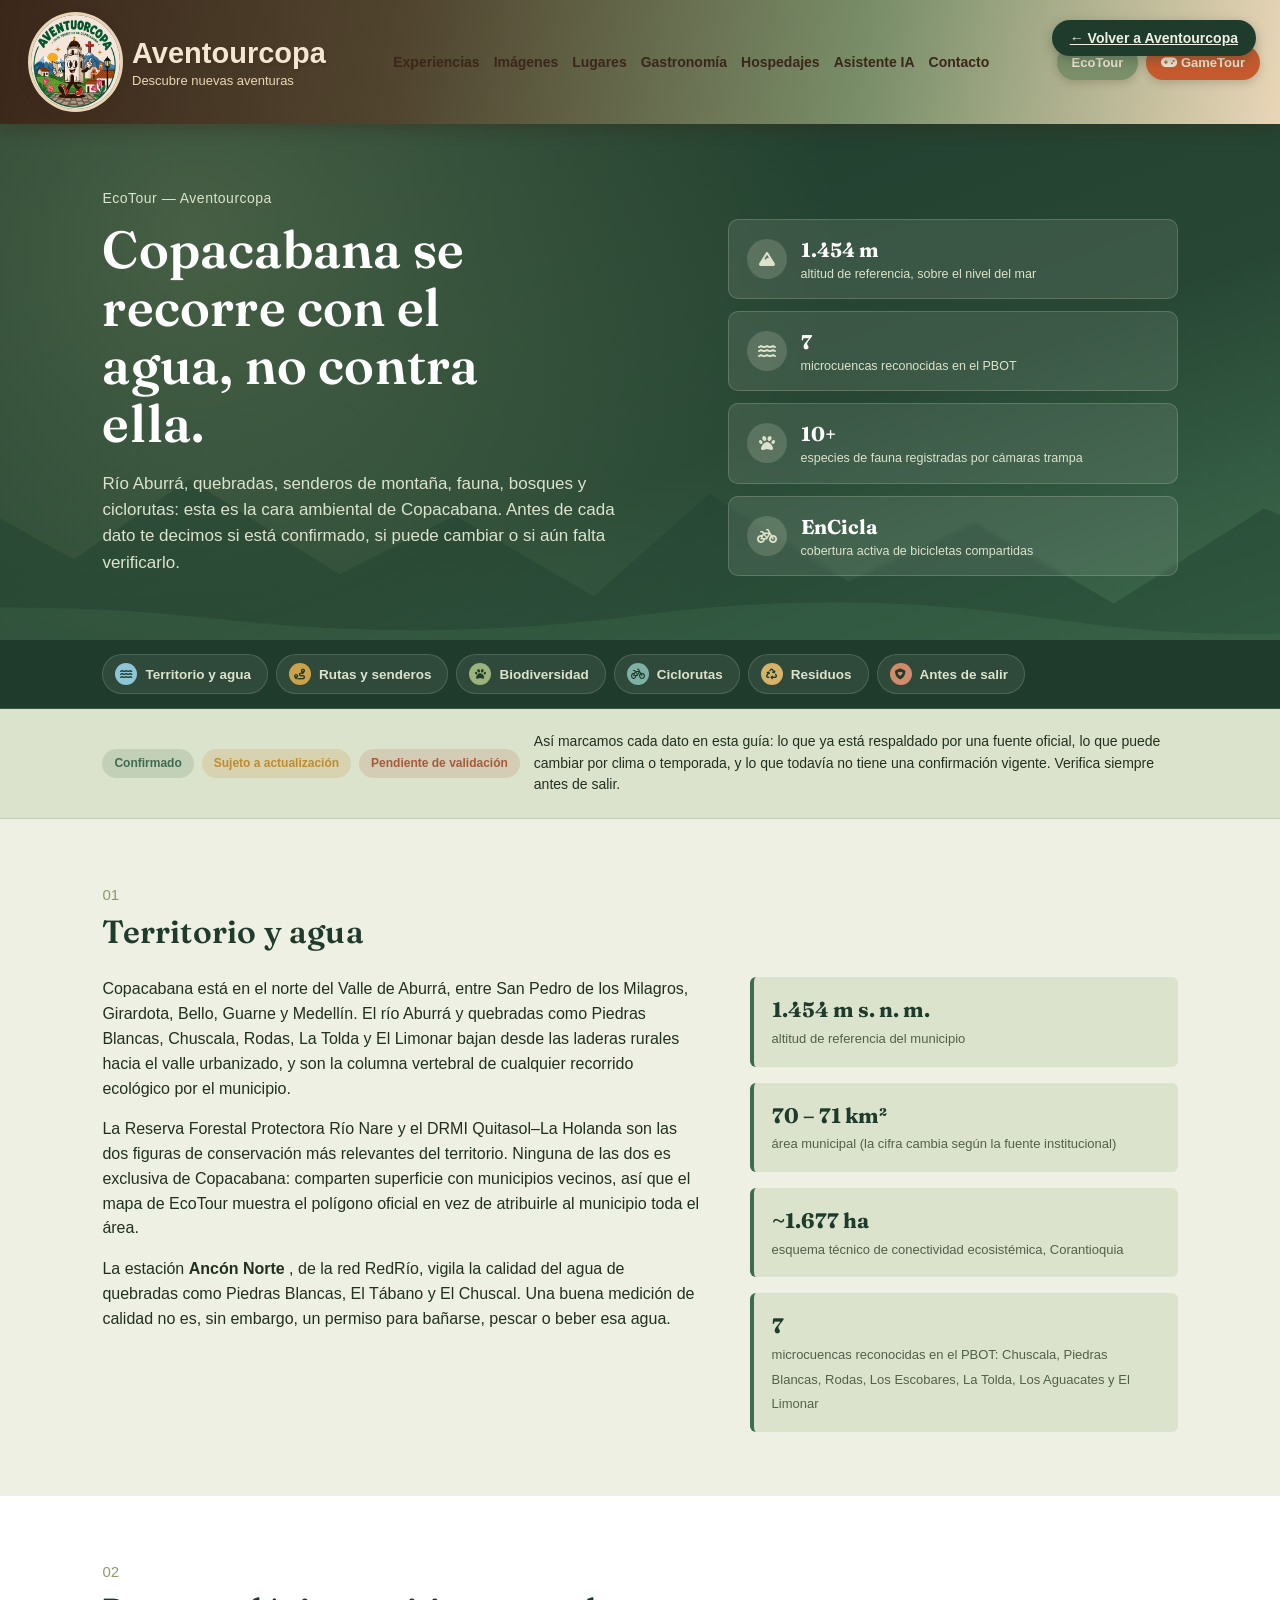
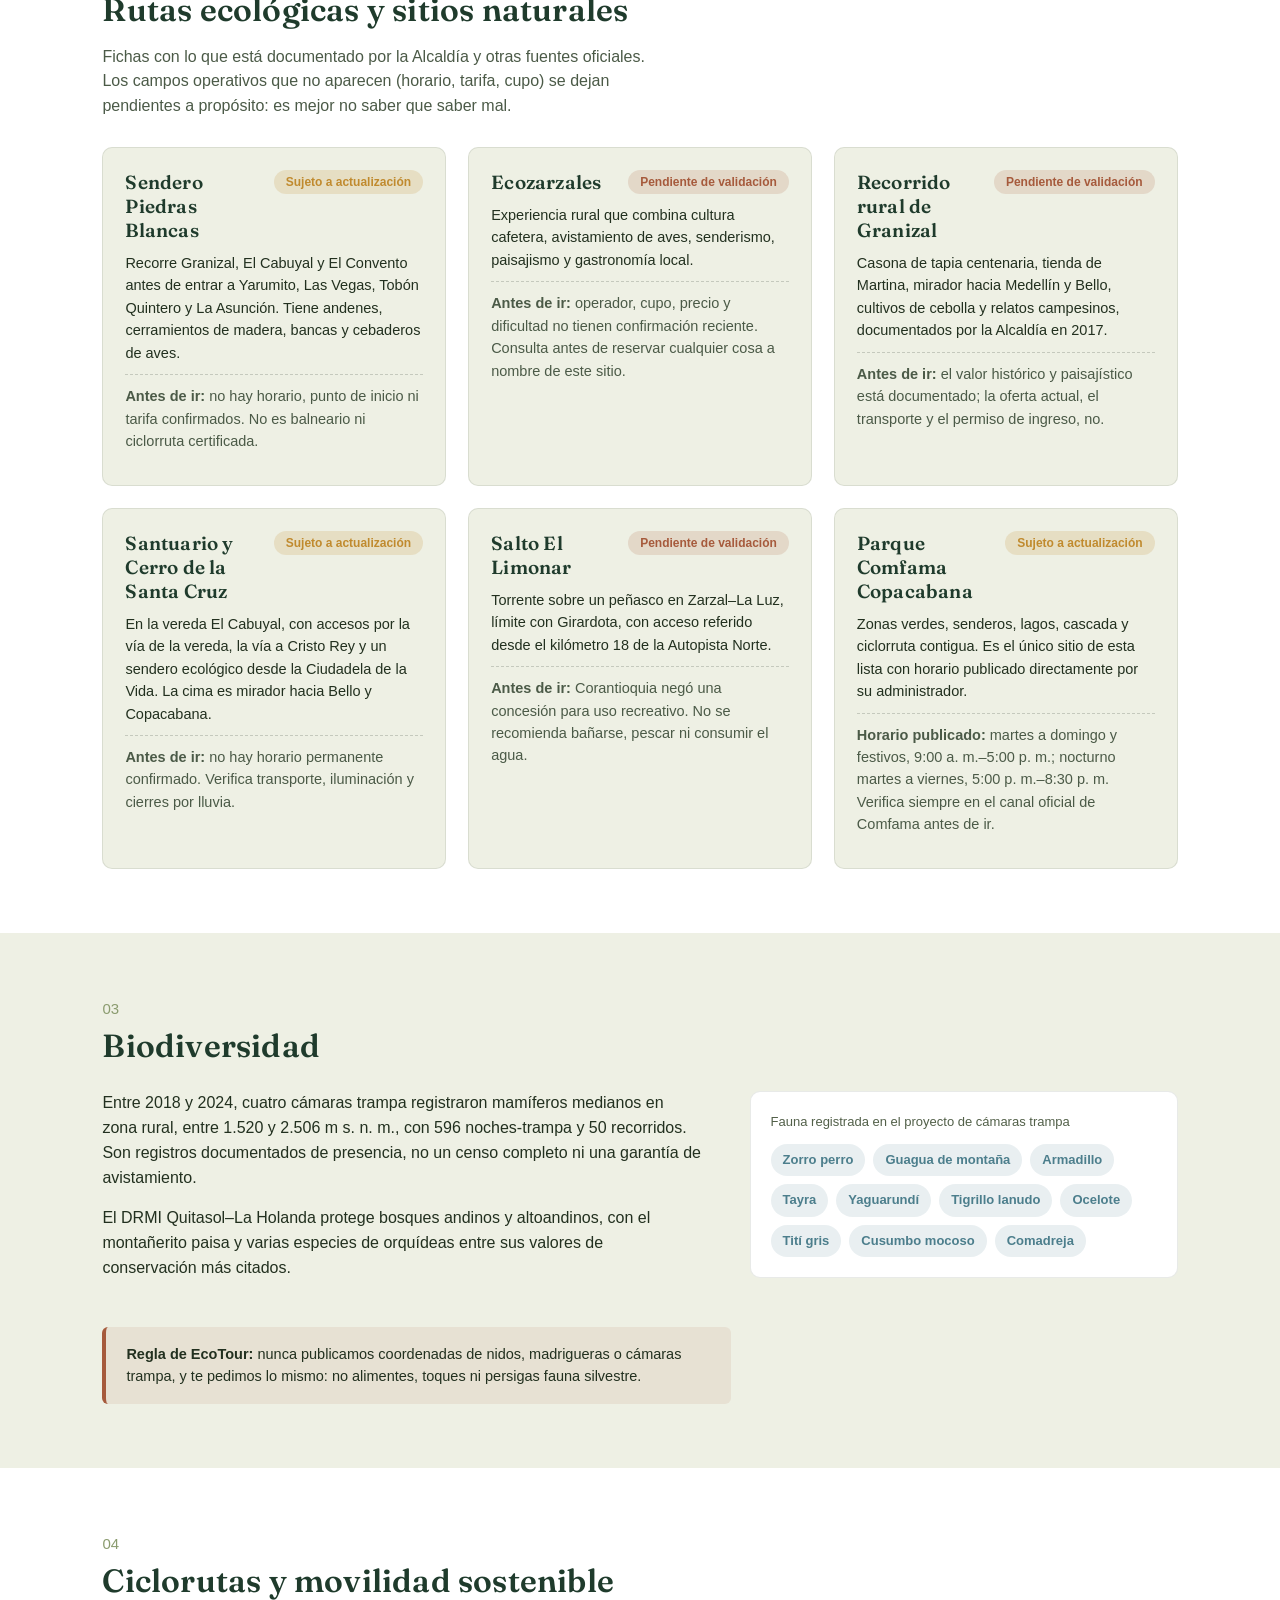
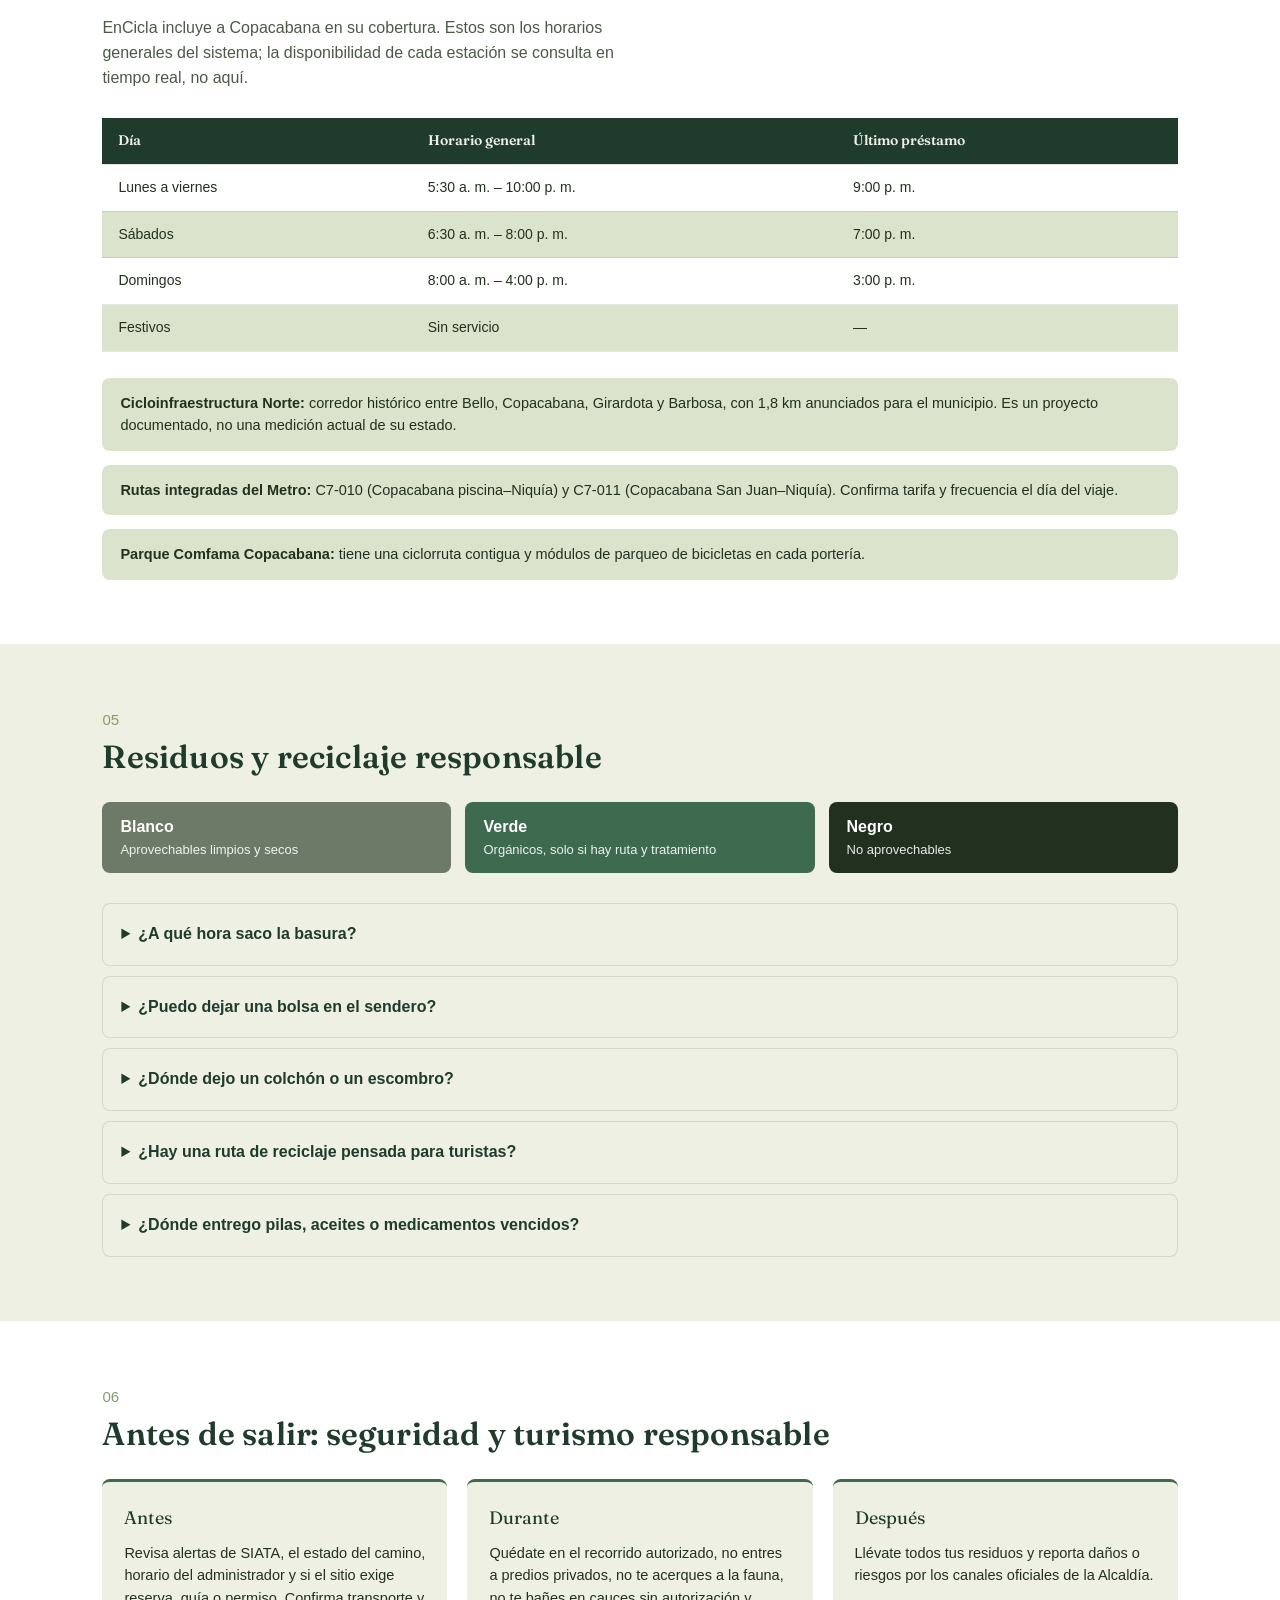
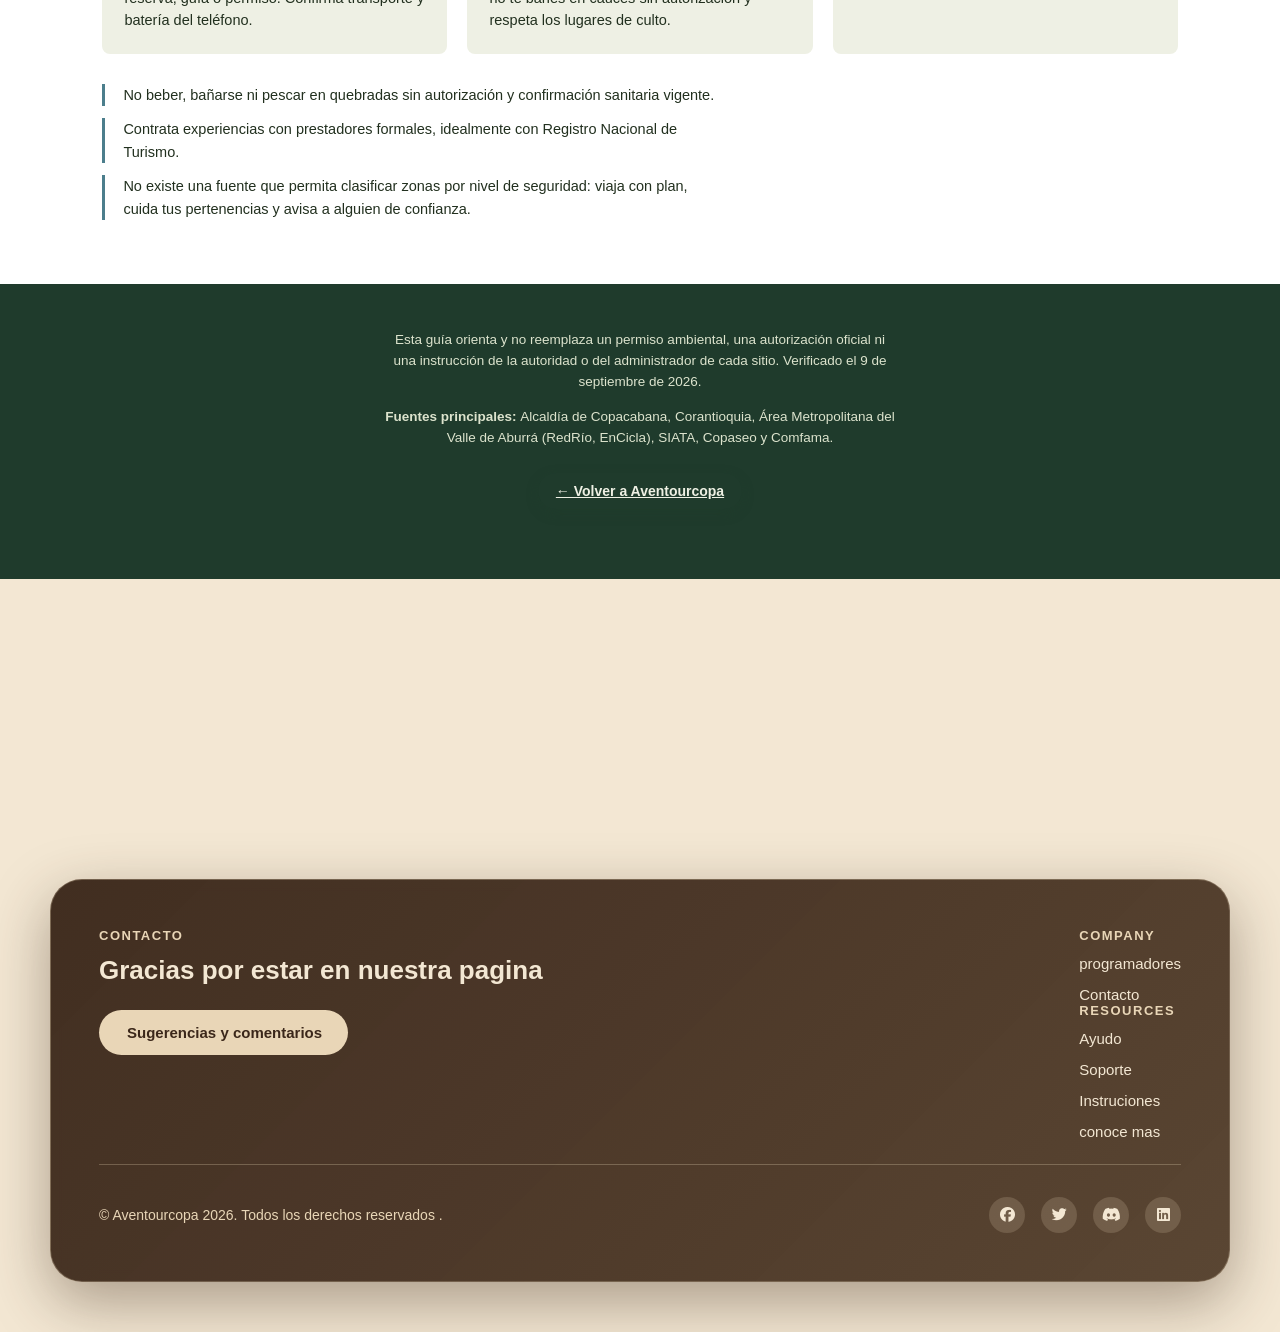
==== commit dd7fbc93: "Update ecotour.html" ====
--- a/ecotour.html
+++ b/ecotour.html
@@ -18,73 +18,36 @@
      <h1>
       Aventourcopa
      </h1>
-     <p>
-      Descubre nuevas aventuras
-     </p>
+     <p>Descubre nuevas aventuras</p>
     </div>
    </div>
    <nav>
     <ul>
-     <li>
-      <a href="#">
-       Experiencias
-      </a>
-     </li>
-     <li>
-      <a href="#">
-       Imágenes
-      </a>
-     </li>
-     <li>
-      <a href="#lugares">
-       Lugares
-      </a>
-     </li>
-     <li>
-      <a href="#">
-       Gastronomía
-      </a>
-     </li>
-     <li>
-      <a href="#">
-       Hospedajes
-      </a>
-     </li>
-     <li>
-      <a href="#">
-       Asistente IA
-      </a>
-     </li>
-     <li>
-      <a href="#">
-       Contacto
-      </a>
-     </li>
+     <li><a href="#"> Experiencias</a></li>
+     <li><a href="#"> Imágenes </a></li>
+     <li><a href="#lugares">Lugares</a></li>
+     <li><a href="#">Gastronomía</a></li>
+     <li><a href="#">Hospedajes</a></li>
+     <li><a href="#">Asistente IA</a></li>
+     <li><a href="#">Contacto</a></li>
     </ul>
    </nav>
    <div class="botones">
-    <a class="btn eco" href="ecotour.html">
-     EcoTour
-    </a>
+    <a class="btn eco" href="ecotour.html">EcoTour</a>
     <a class="btn game" href="#">
-     <i class="fa-solid fa-gamepad">
-     </i>
-     GameTour
+     <i class="fa-solid fa-gamepad"></i> 
+    GameTour
     </a>
    </div>
   </header>
   <section aria-label="EcoTour, guía ambiental de Copacabana" class="ecotour-page" id="ecotour">
    <div class="eco-scroll">
-    <a class="eco-cerrar" href="index.html">
-     ← Volver a Aventourcopa
-    </a>
+    <a class="eco-cerrar" href="index.html"> ← Volver a Aventourcopa </a>
     <!-- HERO -->
     <div class="eco-hero">
      <div class="eco-hero-grid">
       <div class="eco-hero-texto">
-       <p class="eco-kicker">
-        EcoTour — Aventourcopa
-       </p>
+       <p class="eco-kicker"> EcoTour — Aventourcopa </p>
        <h1>
         Copacabana se recorre con el agua, no contra ella.
        </h1>
@@ -100,48 +63,29 @@
         <i class="fa-solid fa-mountain">
         </i>
         <div>
-         <strong>
-          1.454 m
-         </strong>
-         <span>
-          altitud de referencia, sobre el nivel del mar
-         </span>
+         <strong> 1.454 m </strong>
+         <span>altitud de referencia, sobre el nivel del mar</span>
         </div>
        </li>
        <li>
-        <i class="fa-solid fa-water">
-        </i>
+        <i class="fa-solid fa-water"></i>
         <div>
-         <strong>
-          7
-         </strong>
-         <span>
-          microcuencas reconocidas en el PBOT
-         </span>
+         <strong> 7 </strong>
+         <span>microcuencas reconocidas en el PBOT</span>
         </div>
        </li>
        <li>
-        <i class="fa-solid fa-paw">
-        </i>
+        <i class="fa-solid fa-paw"></i>
         <div>
-         <strong>
-          10+
-         </strong>
-         <span>
-          especies de fauna registradas por cámaras trampa
-         </span>
+         <strong>10+</strong>
+         <span>especies de fauna registradas por cámaras trampa</span>
         </div>
        </li>
        <li>
-        <i class="fa-solid fa-bicycle">
-        </i>
+        <i class="fa-solid fa-bicycle"></i>
         <div>
-         <strong>
-          EnCicla
-         </strong>
-         <span>
-          cobertura activa de bicicletas compartidas
-         </span>
+         <strong>EnCicla</strong>
+         <span>cobertura activa de bicicletas compartidas</span>
         </div>
        </li>
       </ul>
@@ -150,48 +94,37 @@
     <!-- BARRA DE NAVEGACIÓN FIJA: se queda visible mientras se hace scroll -->
     <nav aria-label="Navegación fija de EcoTour" class="eco-quicknav">
      <a class="eco-q-agua" href="#eco-territorio">
-      <i class="fa-solid fa-water">
-      </i>
+      <i class="fa-solid fa-water"></i>
       Territorio y agua
      </a>
      <a class="eco-q-rutas" href="#eco-rutas">
       <i class="fa-solid fa-route">
-      </i>
+</i>
       Rutas y senderos
      </a>
      <a class="eco-q-bio" href="#eco-bio">
-      <i class="fa-solid fa-paw">
-      </i>
+      <i class="fa-solid fa-paw"></i>
       Biodiversidad
      </a>
      <a class="eco-q-movilidad" href="#eco-movilidad">
-      <i class="fa-solid fa-bicycle">
-      </i>
+      <i class="fa-solid fa-bicycle"></i>
       Ciclorutas
      </a>
      <a class="eco-q-residuos" href="#eco-residuos">
-      <i class="fa-solid fa-recycle">
-      </i>
+      <i class="fa-solid fa-recycle"></i>
       Residuos
      </a>
      <a class="eco-q-seguridad" href="#eco-seguridad">
-      <i class="fa-solid fa-shield-heart">
-      </i>
+      <i class="fa-solid fa-shield-heart"></i>
       Antes de salir
      </a>
     </nav>
     <!-- LEYENDA DE ESTADOS -->
     <section aria-label="Cómo leer los estados de la información" class="eco-leyenda">
      <p>
-      <span class="eco-badge eco-badge--confirmado">
-       Confirmado
-      </span>
-      <span class="eco-badge eco-badge--actualizar">
-       Sujeto a actualización
-      </span>
-      <span class="eco-badge eco-badge--validar">
-       Pendiente de validación
-      </span>
+      <span class="eco-badge eco-badge--confirmado">Confirmado</span>
+      <span class="eco-badge eco-badge--actualizar">Sujeto a actualización</span>
+      <span class="eco-badge eco-badge--validar">Pendiente de validación</span>
      </p>
      <p>
       Así marcamos cada dato en esta guía: lo que ya está respaldado por una fuente
@@ -201,9 +134,7 @@
     </section>
     <!-- TERRITORIO Y AGUA -->
     <section class="eco-block eco-block--musgo" id="eco-territorio">
-     <p class="eco-block-num">
-      01
-     </p>
+     <p class="eco-block-num">01</p>
      <h2>
       Territorio y agua
      </h2>
@@ -225,9 +156,7 @@
        </p>
        <p>
         La estación
-        <strong>
-         Ancón Norte
-        </strong>
+        <strong>Ancón Norte</strong>
         , de la red RedRío, vigila la
                         calidad del agua de quebradas como Piedras Blancas, El Tábano y El
                         Chuscal. Una buena medición de calidad no es, sin embargo, un permiso
@@ -236,45 +165,27 @@
       </div>
       <ul class="eco-stat-list">
        <li>
-        <strong>
-         1.454 m s. n. m.
-        </strong>
-        <span>
-         altitud de referencia del municipio
-        </span>
+        <strong>1.454 m s. n. m.</strong>
+        <span>altitud de referencia del municipio</span>
        </li>
        <li>
-        <strong>
-         70 – 71 km²
-        </strong>
-        <span>
-         área municipal (la cifra cambia según la fuente institucional)
-        </span>
+        <strong> 70 – 71 km² </strong>
+        <span> área municipal (la cifra cambia según la fuente institucional) </span>
        </li>
        <li>
-        <strong>
-         ~1.677 ha
-        </strong>
-        <span>
-         esquema técnico de conectividad ecosistémica, Corantioquia
-        </span>
+        <strong> ~1.677 ha </strong>
+        <span> esquema técnico de conectividad ecosistémica, Corantioquia </span>
        </li>
        <li>
-        <strong>
-         7
-        </strong>
-        <span>
-         microcuencas reconocidas en el PBOT: Chuscala, Piedras Blancas, Rodas, Los Escobares, La Tolda, Los Aguacates y El Limonar
-        </span>
+        <strong> 7 </strong>
+        <span> microcuencas reconocidas en el PBOT: Chuscala, Piedras Blancas, Rodas, Los Escobares, La Tolda, Los Aguacates y El Limonar </span>
        </li>
       </ul>
      </div>
     </section>
     <!-- RUTAS Y SENDEROS -->
     <section class="eco-block eco-block--lino" id="eco-rutas">
-     <p class="eco-block-num">
-      02
-     </p>
+     <p class="eco-block-num"> 02 </p>
      <h2>
       Rutas ecológicas y sitios naturales
      </h2>
@@ -287,22 +198,16 @@
      <div class="eco-cards">
       <article class="eco-card">
        <div class="eco-card-top">
-        <h3>
-         Sendero Piedras Blancas
+        <h3> 
+            Sendero Piedras Blancas 
         </h3>
-        <span class="eco-badge eco-badge--actualizar">
-         Sujeto a actualización
-        </span>
+        <span class="eco-badge eco-badge--actualizar"> Sujeto a actualización </span>
        </div>
-       <p>
-        Recorre Granizal, El Cabuyal y El Convento antes de entrar a Yarumito,
+       <p>Recorre Granizal, El Cabuyal y El Convento antes de entrar a Yarumito,
                         Las Vegas, Tobón Quintero y La Asunción. Tiene andenes, cerramientos de
-                        madera, bancas y cebaderos de aves.
-       </p>
+                        madera, bancas y cebaderos de aves.</p>
        <p class="eco-card-nota">
-        <strong>
-         Antes de ir:
-        </strong>
+        <strong> Antes de ir: </strong>
         no hay horario,
                         punto de inicio ni tarifa confirmados. No es balneario ni ciclorruta
                         certificada.
--- a/style.css
+++ b/style.css
@@ -183,7 +183,24 @@
 
     white-space: nowrap;
 }
-
+/* ---------------------------------------------------------
+   INICIO DE SESION Y REGISTRO
+   --------------------------------------------------------- */
+   .inciosesion {
+    background: #51452F;
+
+    box-shadow:
+        0 3px 8px rgba(59, 39, 26, .20);
+}
+
+.inciosesion:hover {
+    background: #3B271A;
+
+    transform: translateY(-3px);
+
+    box-shadow:
+        0 6px 14px rgba(59, 39, 26, .30);
+}
 
 /* ---------------------------------------------------------
    ECO TOUR
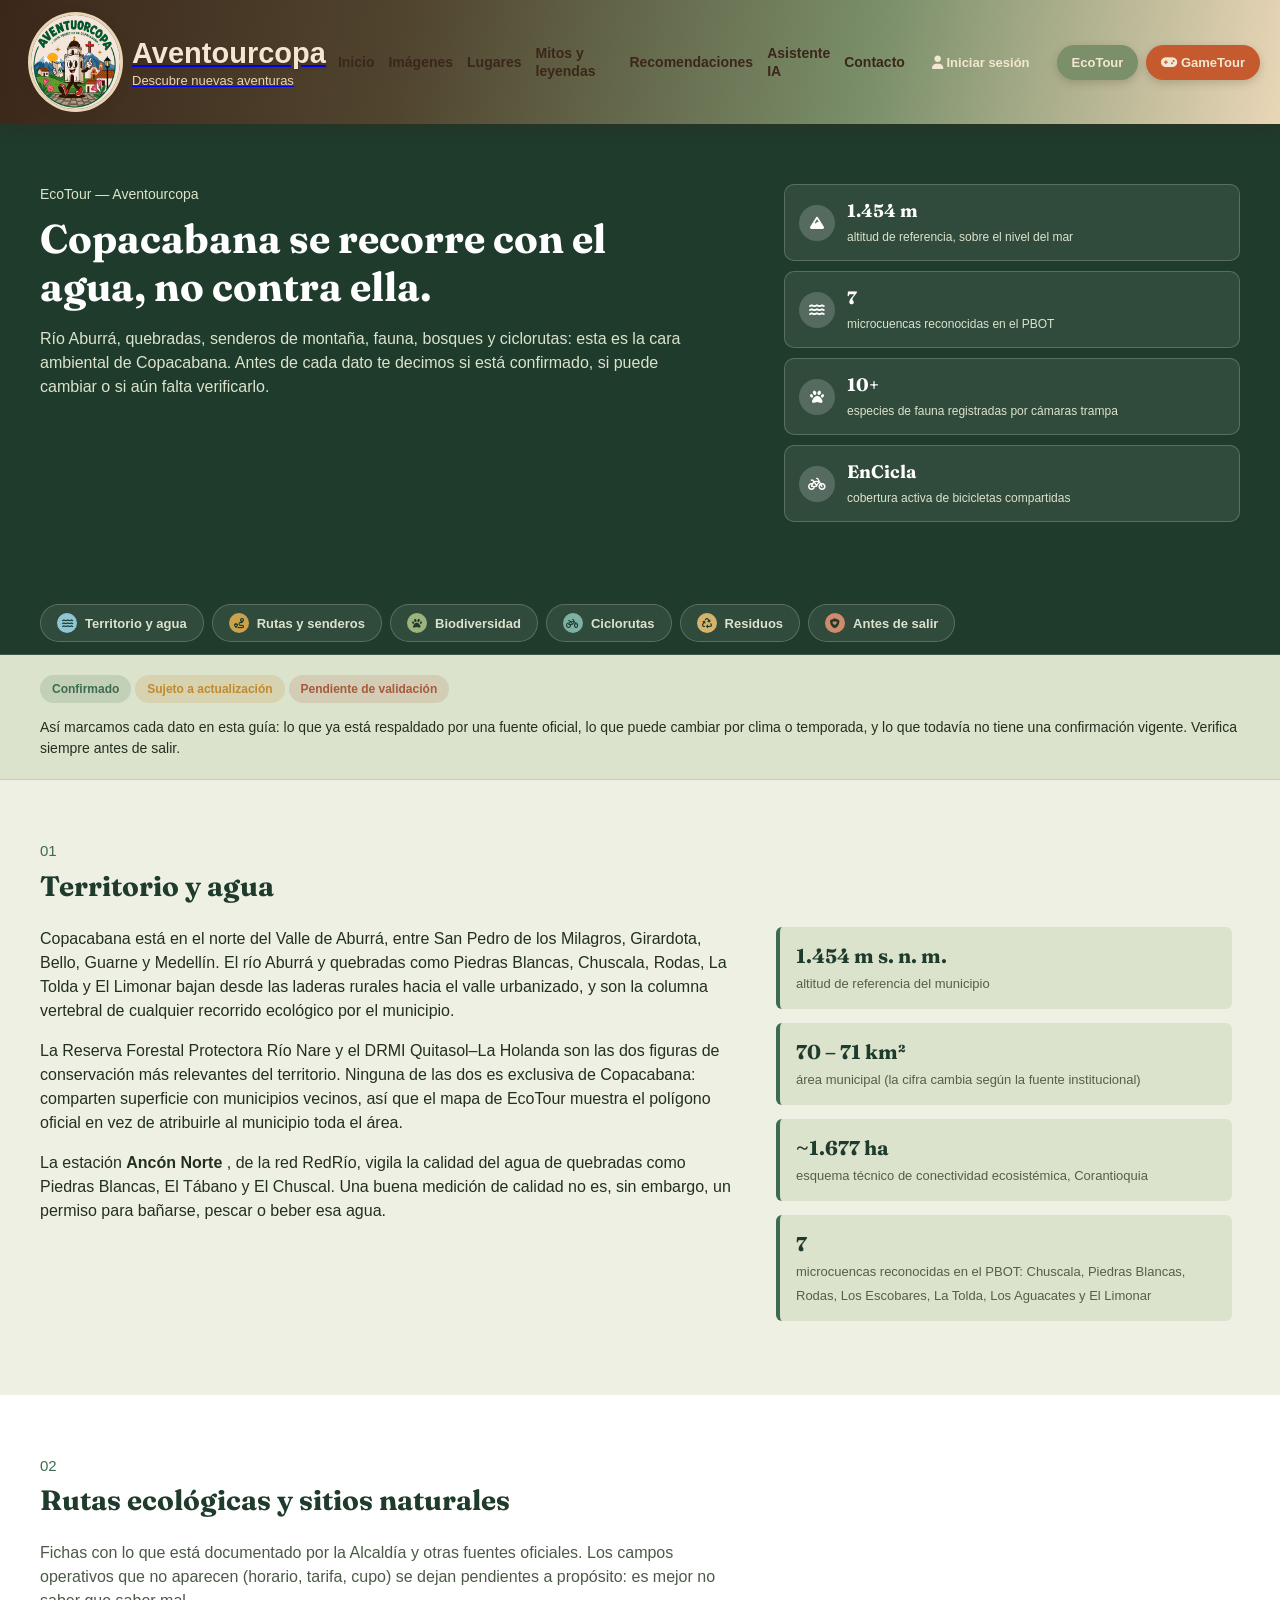
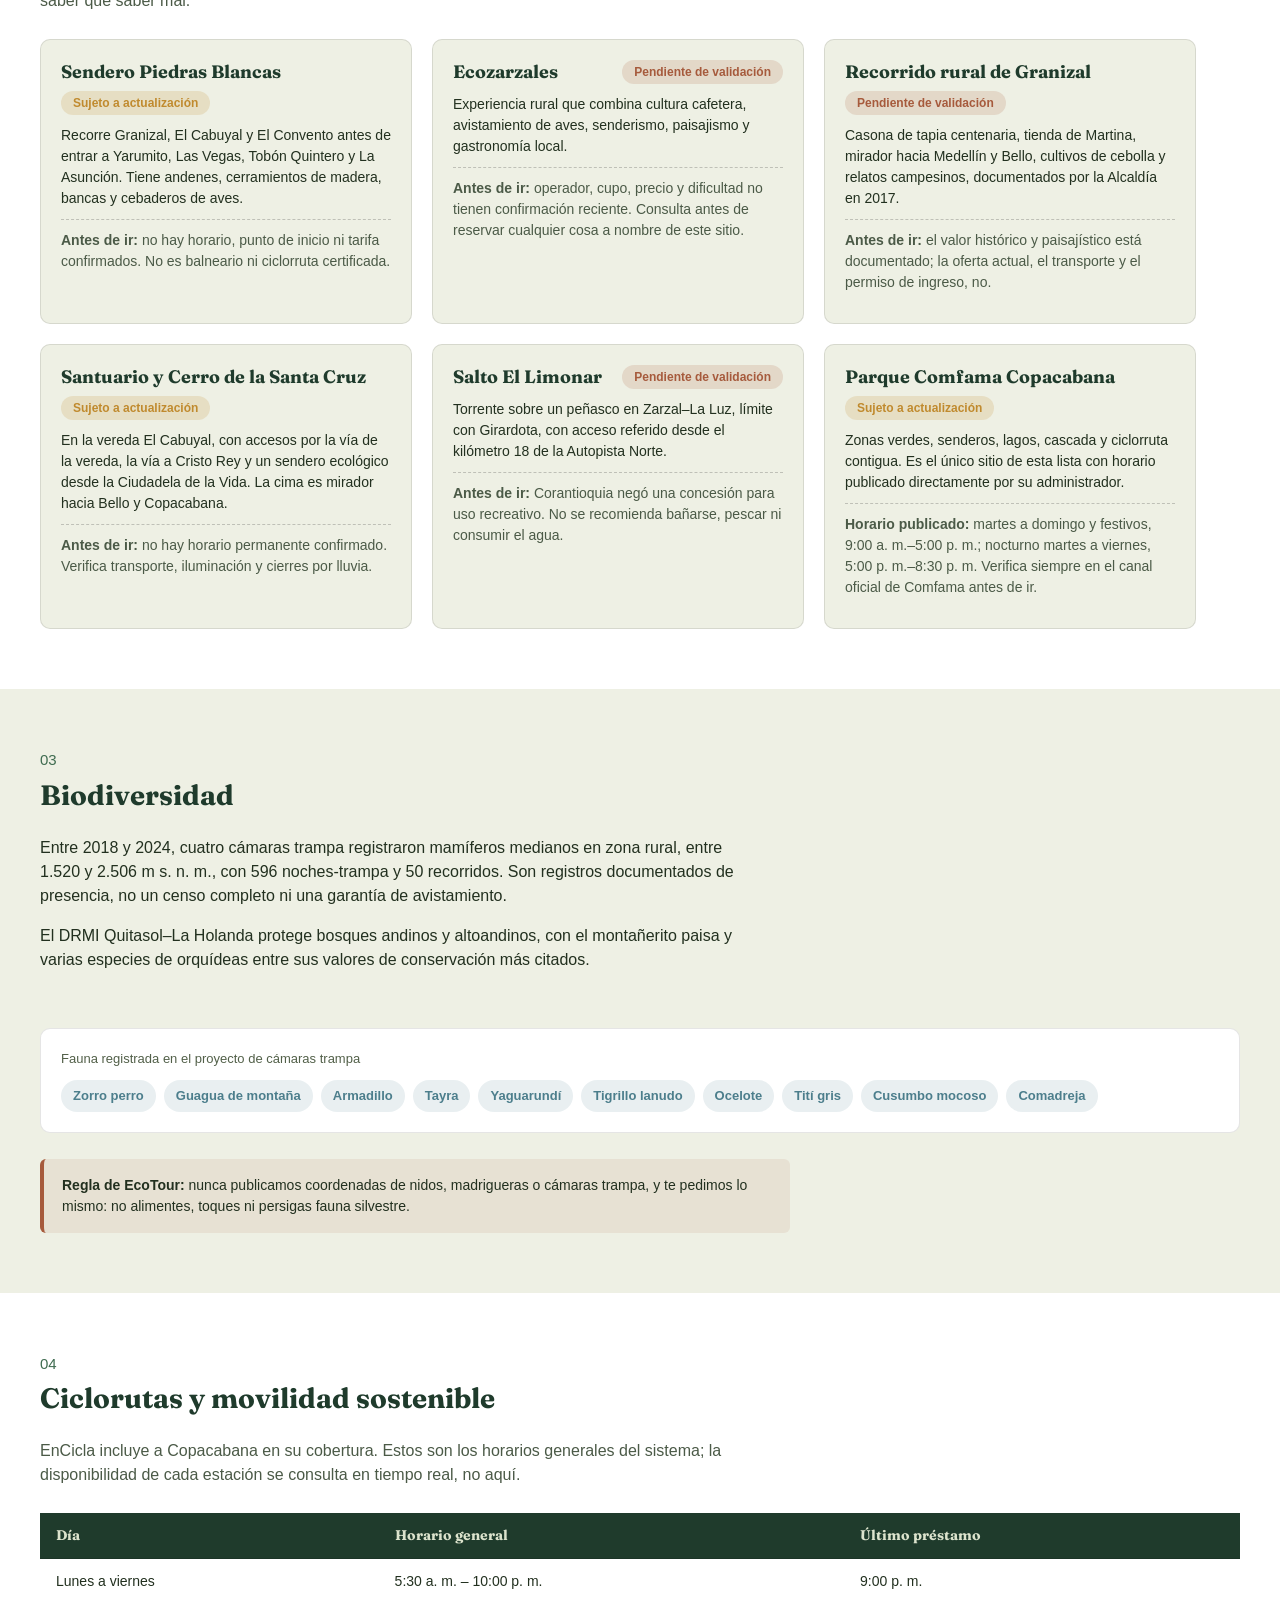
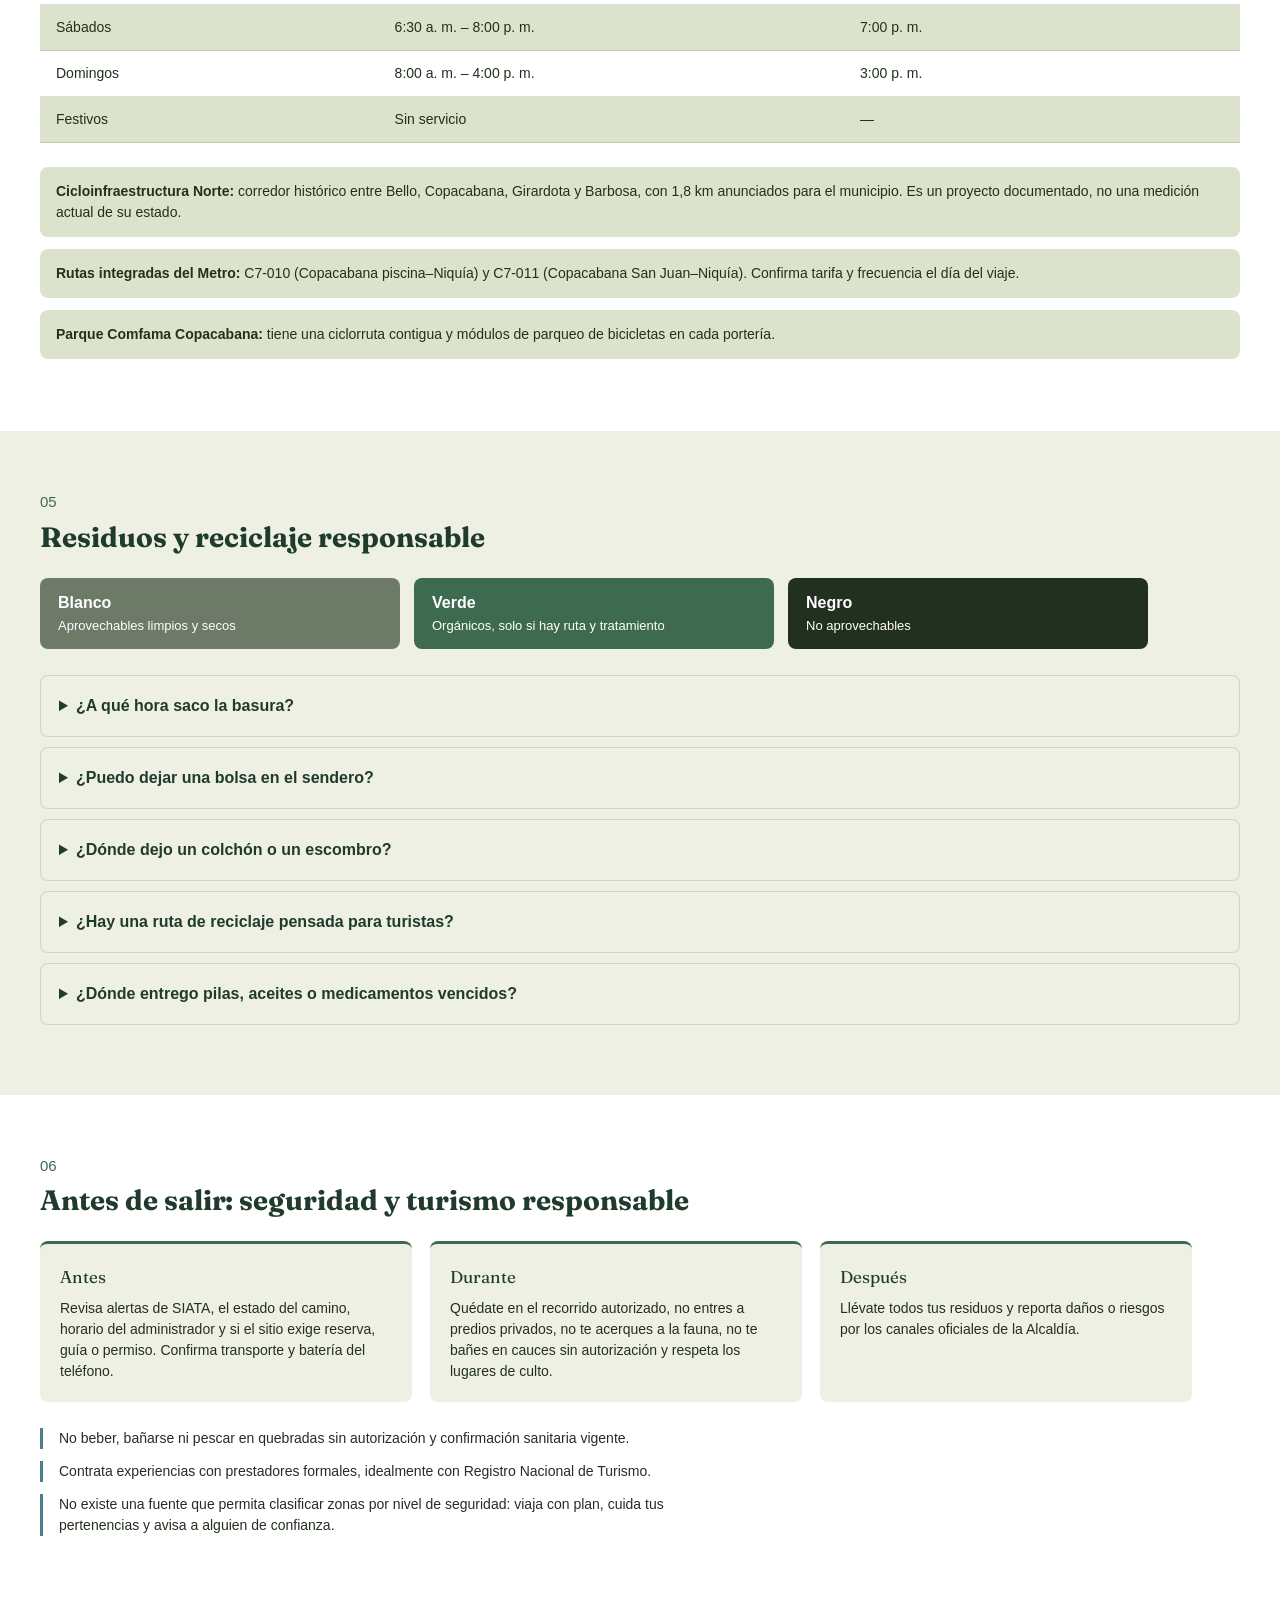
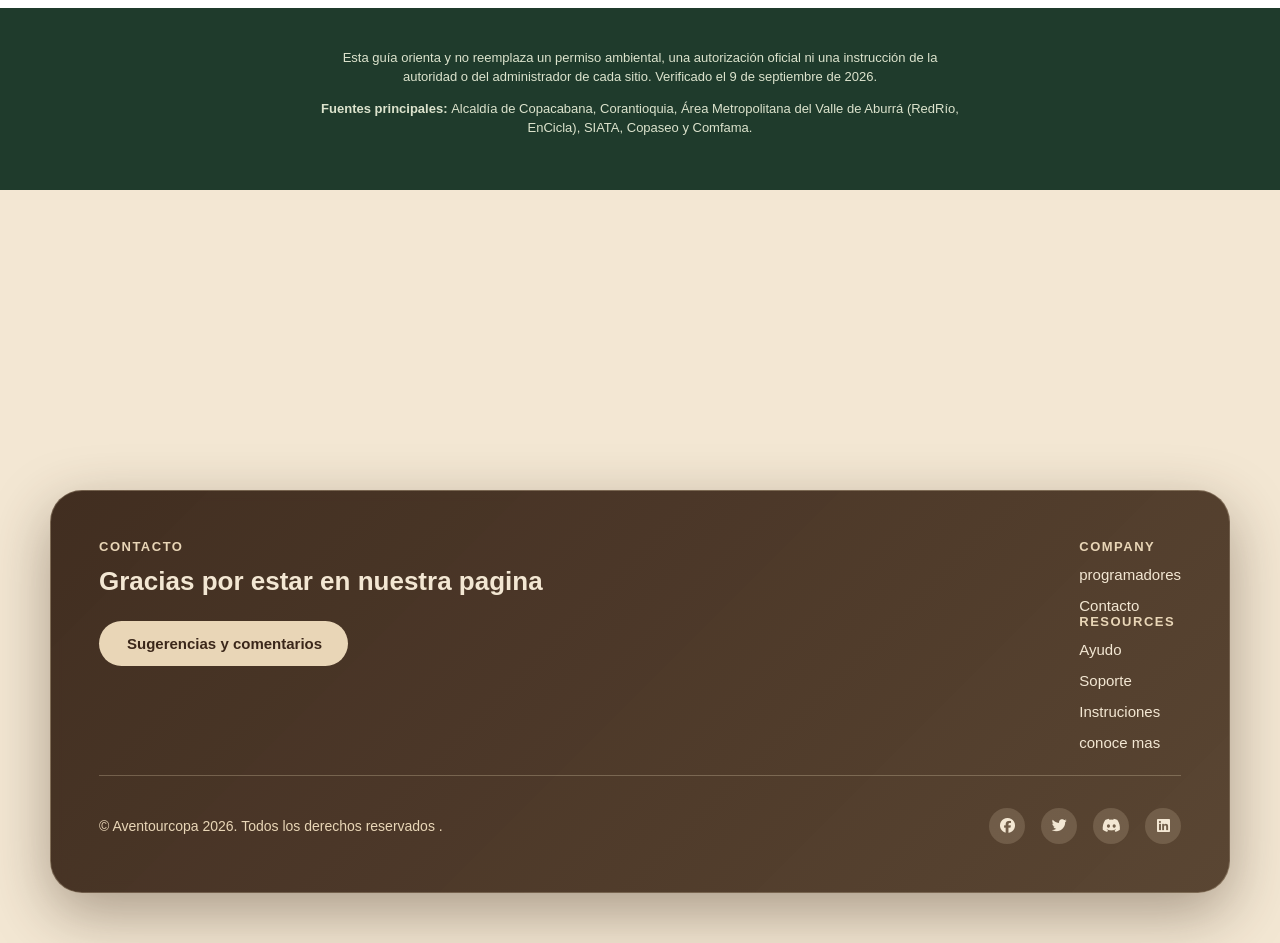
==== commit b1459d9d: "Refactor HTML structure and improve formatting" ====
--- a/ecotour.html
+++ b/ecotour.html
@@ -8,46 +8,82 @@
   </title>
   <link href="style.css" rel="stylesheet"/>
   <link href="ecotour.css" rel="stylesheet"/>
+  <link href="sesion.css" rel="stylesheet"/>
   <link href="https://cdnjs.cloudflare.com/ajax/libs/font-awesome/6.5.1/css/all.min.css" rel="stylesheet"/>
  </head>
  <body>
   <header>
-   <div class="logo">
+   <a class="logo" href="index.html">
     <img alt="Logo" src="imagenes/logo.png"/>
     <div class="titulo">
      <h1>
       Aventourcopa
      </h1>
-     <p>Descubre nuevas aventuras</p>
+     <p>
+      Descubre nuevas aventuras
+     </p>
     </div>
-   </div>
+   </a>
    <nav>
     <ul>
-     <li><a href="#"> Experiencias</a></li>
-     <li><a href="#"> Imágenes </a></li>
-     <li><a href="#lugares">Lugares</a></li>
-     <li><a href="#">Gastronomía</a></li>
-     <li><a href="#">Hospedajes</a></li>
-     <li><a href="#">Asistente IA</a></li>
-     <li><a href="#">Contacto</a></li>
+     <li>
+      <a href="index.html">
+       Inicio
+      </a>
+     </li>
+     <li>
+      <a href="#">
+       Imágenes
+      </a>
+     </li>
+     <li>
+      <a href="lugares-copacabana.html">
+       Lugares
+      </a>
+     </li>
+     <li>
+      <a href="mitos.html">
+       Mitos y leyendas
+      </a>
+     </li>
+     <li>
+      <a href="recomendaciones.html">
+       Recomendaciones
+      </a>
+     </li>
+     <li>
+      <a href="#">
+       Asistente IA
+      </a>
+     </li>
+     <li>
+      <a href="#contacto">
+       Contacto
+      </a>
+     </li>
     </ul>
    </nav>
+   <a class="btn btn-sesion" href="#"><i class="fa-solid fa-user" aria-hidden="true"></i> Iniciar sesión</a>
    <div class="botones">
-    <a class="btn eco" href="ecotour.html">EcoTour</a>
+    <a class="btn eco" href="ecotour.html">
+     EcoTour
+    </a>
     <a class="btn game" href="#">
-     <i class="fa-solid fa-gamepad"></i> 
-    GameTour
+     <i class="fa-solid fa-gamepad">
+     </i>
+     GameTour
     </a>
    </div>
   </header>
   <section aria-label="EcoTour, guía ambiental de Copacabana" class="ecotour-page" id="ecotour">
    <div class="eco-scroll">
-    <a class="eco-cerrar" href="index.html"> ← Volver a Aventourcopa </a>
     <!-- HERO -->
     <div class="eco-hero">
      <div class="eco-hero-grid">
       <div class="eco-hero-texto">
-       <p class="eco-kicker"> EcoTour — Aventourcopa </p>
+       <p class="eco-kicker">
+        EcoTour — Aventourcopa
+       </p>
        <h1>
         Copacabana se recorre con el agua, no contra ella.
        </h1>
@@ -63,29 +99,48 @@
         <i class="fa-solid fa-mountain">
         </i>
         <div>
-         <strong> 1.454 m </strong>
-         <span>altitud de referencia, sobre el nivel del mar</span>
+         <strong>
+          1.454 m
+         </strong>
+         <span>
+          altitud de referencia, sobre el nivel del mar
+         </span>
         </div>
        </li>
        <li>
-        <i class="fa-solid fa-water"></i>
+        <i class="fa-solid fa-water">
+        </i>
         <div>
-         <strong> 7 </strong>
-         <span>microcuencas reconocidas en el PBOT</span>
+         <strong>
+          7
+         </strong>
+         <span>
+          microcuencas reconocidas en el PBOT
+         </span>
         </div>
        </li>
        <li>
-        <i class="fa-solid fa-paw"></i>
+        <i class="fa-solid fa-paw">
+        </i>
         <div>
-         <strong>10+</strong>
-         <span>especies de fauna registradas por cámaras trampa</span>
+         <strong>
+          10+
+         </strong>
+         <span>
+          especies de fauna registradas por cámaras trampa
+         </span>
         </div>
        </li>
        <li>
-        <i class="fa-solid fa-bicycle"></i>
+        <i class="fa-solid fa-bicycle">
+        </i>
         <div>
-         <strong>EnCicla</strong>
-         <span>cobertura activa de bicicletas compartidas</span>
+         <strong>
+          EnCicla
+         </strong>
+         <span>
+          cobertura activa de bicicletas compartidas
+         </span>
         </div>
        </li>
       </ul>
@@ -94,37 +149,48 @@
     <!-- BARRA DE NAVEGACIÓN FIJA: se queda visible mientras se hace scroll -->
     <nav aria-label="Navegación fija de EcoTour" class="eco-quicknav">
      <a class="eco-q-agua" href="#eco-territorio">
-      <i class="fa-solid fa-water"></i>
+      <i class="fa-solid fa-water">
+      </i>
       Territorio y agua
      </a>
      <a class="eco-q-rutas" href="#eco-rutas">
       <i class="fa-solid fa-route">
-</i>
+      </i>
       Rutas y senderos
      </a>
      <a class="eco-q-bio" href="#eco-bio">
-      <i class="fa-solid fa-paw"></i>
+      <i class="fa-solid fa-paw">
+      </i>
       Biodiversidad
      </a>
      <a class="eco-q-movilidad" href="#eco-movilidad">
-      <i class="fa-solid fa-bicycle"></i>
+      <i class="fa-solid fa-bicycle">
+      </i>
       Ciclorutas
      </a>
      <a class="eco-q-residuos" href="#eco-residuos">
-      <i class="fa-solid fa-recycle"></i>
+      <i class="fa-solid fa-recycle">
+      </i>
       Residuos
      </a>
      <a class="eco-q-seguridad" href="#eco-seguridad">
-      <i class="fa-solid fa-shield-heart"></i>
+      <i class="fa-solid fa-shield-heart">
+      </i>
       Antes de salir
      </a>
     </nav>
     <!-- LEYENDA DE ESTADOS -->
     <section aria-label="Cómo leer los estados de la información" class="eco-leyenda">
      <p>
-      <span class="eco-badge eco-badge--confirmado">Confirmado</span>
-      <span class="eco-badge eco-badge--actualizar">Sujeto a actualización</span>
-      <span class="eco-badge eco-badge--validar">Pendiente de validación</span>
+      <span class="eco-badge eco-badge--confirmado">
+       Confirmado
+      </span>
+      <span class="eco-badge eco-badge--actualizar">
+       Sujeto a actualización
+      </span>
+      <span class="eco-badge eco-badge--validar">
+       Pendiente de validación
+      </span>
      </p>
      <p>
       Así marcamos cada dato en esta guía: lo que ya está respaldado por una fuente
@@ -134,7 +200,9 @@
     </section>
     <!-- TERRITORIO Y AGUA -->
     <section class="eco-block eco-block--musgo" id="eco-territorio">
-     <p class="eco-block-num">01</p>
+     <p class="eco-block-num">
+      01
+     </p>
      <h2>
       Territorio y agua
      </h2>
@@ -156,7 +224,9 @@
        </p>
        <p>
         La estación
-        <strong>Ancón Norte</strong>
+        <strong>
+         Ancón Norte
+        </strong>
         , de la red RedRío, vigila la
                         calidad del agua de quebradas como Piedras Blancas, El Tábano y El
                         Chuscal. Una buena medición de calidad no es, sin embargo, un permiso
@@ -165,27 +235,45 @@
       </div>
       <ul class="eco-stat-list">
        <li>
-        <strong>1.454 m s. n. m.</strong>
-        <span>altitud de referencia del municipio</span>
+        <strong>
+         1.454 m s. n. m.
+        </strong>
+        <span>
+         altitud de referencia del municipio
+        </span>
        </li>
        <li>
-        <strong> 70 – 71 km² </strong>
-        <span> área municipal (la cifra cambia según la fuente institucional) </span>
+        <strong>
+         70 – 71 km²
+        </strong>
+        <span>
+         área municipal (la cifra cambia según la fuente institucional)
+        </span>
        </li>
        <li>
-        <strong> ~1.677 ha </strong>
-        <span> esquema técnico de conectividad ecosistémica, Corantioquia </span>
+        <strong>
+         ~1.677 ha
+        </strong>
+        <span>
+         esquema técnico de conectividad ecosistémica, Corantioquia
+        </span>
        </li>
        <li>
-        <strong> 7 </strong>
-        <span> microcuencas reconocidas en el PBOT: Chuscala, Piedras Blancas, Rodas, Los Escobares, La Tolda, Los Aguacates y El Limonar </span>
+        <strong>
+         7
+        </strong>
+        <span>
+         microcuencas reconocidas en el PBOT: Chuscala, Piedras Blancas, Rodas, Los Escobares, La Tolda, Los Aguacates y El Limonar
+        </span>
        </li>
       </ul>
      </div>
     </section>
     <!-- RUTAS Y SENDEROS -->
     <section class="eco-block eco-block--lino" id="eco-rutas">
-     <p class="eco-block-num"> 02 </p>
+     <p class="eco-block-num">
+      02
+     </p>
      <h2>
       Rutas ecológicas y sitios naturales
      </h2>
@@ -198,16 +286,22 @@
      <div class="eco-cards">
       <article class="eco-card">
        <div class="eco-card-top">
-        <h3> 
-            Sendero Piedras Blancas 
+        <h3>
+         Sendero Piedras Blancas
         </h3>
-        <span class="eco-badge eco-badge--actualizar"> Sujeto a actualización </span>
+        <span class="eco-badge eco-badge--actualizar">
+         Sujeto a actualización
+        </span>
        </div>
-       <p>Recorre Granizal, El Cabuyal y El Convento antes de entrar a Yarumito,
+       <p>
+        Recorre Granizal, El Cabuyal y El Convento antes de entrar a Yarumito,
                         Las Vegas, Tobón Quintero y La Asunción. Tiene andenes, cerramientos de
-                        madera, bancas y cebaderos de aves.</p>
+                        madera, bancas y cebaderos de aves.
+       </p>
        <p class="eco-card-nota">
-        <strong> Antes de ir: </strong>
+        <strong>
+         Antes de ir:
+        </strong>
         no hay horario,
                         punto de inicio ni tarifa confirmados. No es balneario ni ciclorruta
                         certificada.
@@ -652,9 +746,6 @@
                 Corantioquia, Área Metropolitana del Valle de Aburrá (RedRío, EnCicla), SIATA,
                 Copaseo y Comfama.
      </p>
-     <a class="eco-cerrar eco-cerrar--pie" href="index.html">
-      ← Volver a Aventourcopa
-     </a>
     </div>
    </div>
   </section>
--- a/ecotour.css
+++ b/ecotour.css
@@ -1,31 +1,28 @@
 /* =====================================================================
-   SECCIÓN ECOTOUR
-   Añadido sin tocar ninguna regla existente del archivo.
-   Paleta propia (musgo, helecho, agua de quebrada, arcilla) para que
-   se lea como la "cara ambiental" de Aventourcopa, distinta del
-   café/terracota del resto del sitio.
-   ===================================================================== */
-
-@import url('https://fonts.googleapis.com/css2?family=Fraunces:opsz,wght@9..144,400;9..144,600&display=swap');
-
+   ECOTOUR - ESTILOS
+   Código simple: flexbox, porcentajes y medidas fijas.
+   Sin calc(), sin clamp(), sin grid, sin imágenes de fondo en SVG.
+   ===================================================================== */
+
+@import url('https://fonts.googleapis.com/css2?family=Fraunces:wght@400;600&display=swap');
+
+/* Colores usados en toda la sección EcoTour */
 :root {
-    --eco-musgo-profundo: #1F3B2C;
-    --eco-helecho:        #3E6B4F;
-    --eco-agua-quebrada:  #4C7E8C;
-    --eco-hoja-tierra:    #8A9B6E;
-    --eco-lino:           #EEF0E4;
-    --eco-corteza:        #22301F;
-    --eco-miel:           #C08A2E;
-    --eco-barro:          #A65A3C;
-    --eco-arena:          #DCE3CD;
-}
-
-/* EcoTour como página independiente (no como superposición) */
+    --verde-oscuro: #1F3B2C;
+    --verde-medio: #3E6B4F;
+    --azul-agua: #4C7E8C;
+    --verde-claro: #DCE3CD;
+    --fondo-claro: #EEF0E4;
+    --texto-oscuro: #22301F;
+    --amarillo: #C08A2E;
+    --naranja: #A65A3C;
+}
+
+/* Página completa */
 .ecotour-page {
-    display: block;
-    min-height: 100vh;
-    background: var(--eco-lino);
-    color: var(--eco-corteza);
+    width: 100%;
+    background-color: var(--fondo-claro);
+    color: var(--texto-oscuro);
 }
 
 .ecotour-page * {
@@ -36,8 +33,6 @@
 .ecotour-page h2,
 .ecotour-page h3 {
     font-family: 'Fraunces', Georgia, serif;
-    font-weight: 600;
-    letter-spacing: .2px;
 }
 
 .ecotour-page p,
@@ -46,364 +41,256 @@
 .ecotour-page th,
 .ecotour-page summary {
     font-family: Arial, Helvetica, sans-serif;
-    line-height: 1.55;
-}
-
-/* Botón "Cerrar": fijo respecto a la ventana, siempre visible y en la misma
-   esquina sin importar el punto de scroll dentro de EcoTour. */
-.eco-cerrar {
-    position: fixed;
-    top: 20px;
-    right: 24px;
-
-    display: inline-flex;
+    line-height: 1.5;
+}
+
+/* =====================================================================
+   HERO (portada verde con el título y las cifras)
+   ===================================================================== */
+
+.eco-hero {
+    width: 100%;
+    background-color: var(--verde-oscuro);
+    color: var(--verde-claro);
+    padding: 60px 40px;
+}
+
+.eco-hero-grid {
+    display: flex;
+    flex-wrap: wrap;
+    justify-content: space-between;
+    gap: 30px;
+}
+
+.eco-hero-texto {
+    width: 55%;
+}
+
+.eco-kicker {
+    font-size: 14px;
+    margin: 0 0 10px 0;
+}
+
+.eco-hero h1 {
+    font-size: 40px;
+    line-height: 1.2;
+    color: #ffffff;
+    margin: 0 0 16px 0;
+}
+
+.eco-hero-sub {
+    font-size: 16px;
+}
+
+.eco-hero-stats {
+    width: 38%;
+    list-style: none;
+    margin: 0;
+    padding: 0;
+}
+
+.eco-hero-stats li {
+    display: flex;
     align-items: center;
-    gap: 8px;
-
-    padding: 10px 18px;
-
-    background: var(--eco-musgo-profundo);
-    color: var(--eco-lino);
-
-    border-radius: 30px;
-
-    font-size: 14px;
-    font-weight: bold;
-
-    cursor: pointer;
-
-    box-shadow: 0 4px 12px rgba(31, 59, 44, .35);
-
-    z-index: 2100;
-
-    transition: background .25s ease, transform .25s ease;
-}
-
-.eco-cerrar:hover {
-    background: var(--eco-barro);
-    transform: translateY(-2px);
-}
-
-/* La segunda aparición (al pie) vuelve a ser un botón normal dentro del flujo,
-   no fijo, y centrado gracias al text-align del contenedor. */
-.eco-cerrar--pie {
-    position: static;
-    display: inline-flex;
-    margin: 24px 0 0;
-}
-
-/* HERO — tratamiento de infografía: título a la izquierda, cifras clave a
-   la derecha, y una silueta de montaña/río de fondo como único elemento
-   decorativo fuerte de toda la sección. */
-.eco-hero {
-    position: relative;
-    overflow: hidden;
-
-    padding: 64px 8vw 0;
-
-    background:
-        radial-gradient(circle at 15% 20%, rgba(138, 155, 110, .35), transparent 55%),
-        linear-gradient(160deg, var(--eco-musgo-profundo) 0%, #274734 60%, var(--eco-helecho) 100%);
-
-    color: var(--eco-lino);
-}
-
-.eco-hero::before {
-    content: "";
-
-    position: absolute;
-    inset: auto 0 0 0;
-    height: 190px;
-
-    background-repeat: no-repeat;
-    background-position: bottom center;
-    background-size: 130% auto;
-
-    opacity: .5;
-    pointer-events: none;
-
-    background-image: url("data:image/svg+xml;utf8,<svg xmlns='http://www.w3.org/2000/svg' viewBox='0 0 1440 260' preserveAspectRatio='none'><path d='M0 260 L0 190 L140 70 L230 150 L330 40 L460 170 L560 90 L680 200 L780 60 L900 180 L1010 100 L1130 210 L1260 80 L1440 190 L1440 260 Z' fill='%23234432'/><path d='M0 260 L0 230 Q 180 200 360 232 T 720 226 T 1080 232 T 1440 224 L1440 260 Z' fill='%233E6B4F' fill-opacity='0.55'/></svg>");
-}
-
-.eco-hero-grid {
-    position: relative;
-    z-index: 1;
-
-    display: grid;
-    grid-template-columns: 1.3fr 1fr;
-    gap: 40px;
-    align-items: end;
-
-    padding-bottom: 64px;
-}
-
-.eco-kicker {
-    margin: 0 0 10px;
-    font-size: 14px;
-    letter-spacing: .5px;
-    color: var(--eco-arena);
-}
-
-.eco-hero h1 {
-    max-width: 14ch;
-    margin: 0 0 18px;
-    font-size: clamp(32px, 4.2vw, 52px);
-    line-height: 1.12;
-    color: #fff;
-}
-
-.eco-hero-sub {
-    max-width: 56ch;
-    font-size: 17px;
-    color: var(--eco-arena);
-}
-
-/* Cifras destacadas del hero, tipo tarjeta de infografía */
-.eco-hero-stats {
-    display: flex;
-    flex-direction: column;
     gap: 12px;
-
-    margin: 0;
-    padding: 0;
-    list-style: none;
-}
-
-.eco-hero-stats li {
-    display: flex;
-    align-items: center;
-    gap: 14px;
-
-    padding: 14px 18px;
-
-    background: rgba(238, 240, 228, .1);
-    border: 1px solid rgba(238, 240, 228, .18);
+    background-color: rgba(255, 255, 255, 0.08);
+    border: 1px solid rgba(255, 255, 255, 0.2);
     border-radius: 10px;
-
-    backdrop-filter: blur(2px);
+    padding: 12px 14px;
+    margin-bottom: 10px;
 }
 
 .eco-hero-stats i {
-    flex: 0 0 auto;
-
-    width: 40px;
-    height: 40px;
-
+    width: 36px;
+    height: 36px;
     display: flex;
     align-items: center;
     justify-content: center;
-
+    background-color: rgba(255, 255, 255, 0.18);
     border-radius: 50%;
-
-    background: rgba(220, 227, 205, .18);
-    color: var(--eco-arena);
-    font-size: 16px;
+    color: #ffffff;
+    font-size: 14px;
 }
 
 .eco-hero-stats strong {
     display: block;
     font-family: 'Fraunces', Georgia, serif;
-    font-size: 20px;
-    color: #fff;
+    font-size: 18px;
+    color: #ffffff;
 }
 
 .eco-hero-stats span {
-    display: block;
-    font-size: 12.5px;
-    color: var(--eco-arena);
-}
-
-/* BARRA DE NAVEGACIÓN FIJA — leyenda de mapa: cada tema tiene su propio
-   ícono y color de acento, igual que una leyenda de infografía. */
+    font-size: 12px;
+}
+
+/* =====================================================================
+   BARRA DE NAVEGACIÓN (queda fija arriba al hacer scroll)
+   ===================================================================== */
+
 .eco-quicknav {
+    width: 100%;
     position: sticky;
     top: 0;
-    z-index: 10;
-
+    background-color: var(--verde-oscuro);
+    border-bottom: 1px solid rgba(255, 255, 255, 0.15);
     display: flex;
     flex-wrap: wrap;
     gap: 8px;
-
-    padding: 14px 8vw;
-    padding-right: calc(8vw + 130px);
-
-    background: var(--eco-musgo-profundo);
-    border-bottom: 1px solid rgba(238, 240, 228, .15);
+    padding: 12px 40px;
 }
 
 .eco-quicknav a {
-    display: inline-flex;
+    display: flex;
     align-items: center;
     gap: 8px;
-
-    padding: 8px 16px 8px 12px;
-
-    background: rgba(238, 240, 228, .08);
-    border: 1px solid rgba(238, 240, 228, .16);
+    background-color: rgba(255, 255, 255, 0.08);
+    border: 1px solid rgba(255, 255, 255, 0.2);
     border-radius: 30px;
-
-    color: var(--eco-arena);
+    padding: 8px 16px;
+    color: var(--verde-claro);
     text-decoration: none;
-    font-size: 13.5px;
+    font-size: 13px;
     font-weight: bold;
-
-    transition: background .2s ease, color .2s ease, border-color .2s ease, transform .2s ease;
+}
+
+.eco-quicknav a:hover {
+    background-color: rgba(255, 255, 255, 0.18);
+    color: #ffffff;
 }
 
 .eco-quicknav a i {
+    width: 20px;
+    height: 20px;
     display: flex;
     align-items: center;
     justify-content: center;
-
-    width: 22px;
-    height: 22px;
-
     border-radius: 50%;
-
-    font-size: 11px;
-    color: var(--eco-musgo-profundo);
-    background: var(--eco-q-color, var(--eco-arena));
-}
-
-.eco-quicknav a:hover {
-    background: rgba(238, 240, 228, .16);
-    border-color: rgba(238, 240, 228, .4);
-    color: #fff;
-    transform: translateY(-2px);
-}
-
-.eco-q-agua       { --eco-q-color: #8FC6D6; }
-.eco-q-rutas      { --eco-q-color: #C9A24B; }
-.eco-q-bio        { --eco-q-color: #9CB37E; }
-.eco-q-movilidad  { --eco-q-color: #7FB0A6; }
-.eco-q-residuos   { --eco-q-color: #D6B36B; }
-.eco-q-seguridad  { --eco-q-color: #D08B6B; }
-
-/* LEYENDA DE ESTADOS */
+    color: var(--verde-oscuro);
+    font-size: 10px;
+}
+
+.eco-q-agua i      { background-color: #8FC6D6; }
+.eco-q-rutas i      { background-color: #C9A24B; }
+.eco-q-bio i        { background-color: #9CB37E; }
+.eco-q-movilidad i  { background-color: #7FB0A6; }
+.eco-q-residuos i   { background-color: #D6B36B; }
+.eco-q-seguridad i  { background-color: #D08B6B; }
+
+/* =====================================================================
+   LEYENDA DE ESTADOS
+   ===================================================================== */
+
 .eco-leyenda {
+    width: 100%;
+    background-color: var(--verde-claro);
+    border-bottom: 1px solid rgba(0, 0, 0, 0.1);
     display: flex;
     flex-wrap: wrap;
     align-items: center;
     gap: 14px;
-
-    padding: 22px 8vw;
-
-    background: var(--eco-arena);
-    border-bottom: 1px solid rgba(34, 48, 31, .12);
+    padding: 20px 40px;
 }
 
 .eco-leyenda p {
-    flex: 1 1 320px;
-    margin: 0;
-    font-size: 14px;
-    color: var(--eco-corteza);
-}
-
-.eco-leyenda p:first-child {
-    flex: 0 0 auto;
-    display: flex;
-    gap: 8px;
-    flex-wrap: wrap;
-}
-
-/* Número de secuencia de cada bloque (01–06): la sección sí es un recorrido
-   guiado — territorio, rutas, biodiversidad, movilidad, residuos, seguridad —
-   así que la numeración aporta orientación real, no decoración. */
-.eco-block-num {
-    margin: 0 0 6px;
-    font-family: 'Fraunces', Georgia, serif;
-    font-size: 15px;
-    color: var(--eco-hoja-tierra);
-}
-
-/* Insignias de estado, reutilizadas en toda la sección */
+    margin: 0;
+    font-size: 14px;
+}
+
 .eco-badge {
     display: inline-block;
     padding: 5px 12px;
-
     border-radius: 30px;
-
     font-size: 12px;
     font-weight: bold;
     white-space: nowrap;
 }
 
 .eco-badge--confirmado {
-    background: rgba(62, 107, 79, .16);
-    color: var(--eco-helecho);
+    background-color: rgba(62, 107, 79, 0.16);
+    color: var(--verde-medio);
 }
 
 .eco-badge--actualizar {
-    background: rgba(192, 138, 46, .18);
-    color: var(--eco-miel);
+    background-color: rgba(192, 138, 46, 0.18);
+    color: var(--amarillo);
 }
 
 .eco-badge--validar {
-    background: rgba(166, 90, 60, .16);
-    color: var(--eco-barro);
-}
-
-/* BLOQUES GENERALES */
+    background-color: rgba(166, 90, 60, 0.16);
+    color: var(--naranja);
+}
+
+/* =====================================================================
+   BLOQUES GENERALES (cada tema de la guía)
+   ===================================================================== */
+
 .eco-block {
-    padding: 64px 8vw;
+    width: 100%;
+    padding: 60px 40px;
 }
 
 .eco-block--musgo {
-    background: var(--eco-lino);
+    background-color: var(--fondo-claro);
 }
 
 .eco-block--lino {
-    background: #fff;
+    background-color: #ffffff;
+}
+
+.eco-block-num {
+    font-family: 'Fraunces', Georgia, serif;
+    font-size: 15px;
+    color: var(--verde-medio);
+    margin: 0 0 6px 0;
 }
 
 .eco-block h2 {
-    margin: 0 0 26px;
-    font-size: clamp(24px, 2.6vw, 32px);
-    color: var(--eco-musgo-profundo);
+    font-size: 28px;
+    color: var(--verde-oscuro);
+    margin: 0 0 24px 0;
 }
 
 .eco-block-intro {
-    max-width: 62ch;
-    margin: -10px 0 28px;
+    max-width: 700px;
     color: #4B5A47;
-}
-
+    margin: 0 0 26px 0;
+}
+
+/* Columnas de texto + lista de datos (territorio y biodiversidad) */
 .eco-grid-2 {
-    display: grid;
-    grid-template-columns: 1.4fr 1fr;
-    gap: 48px;
-    align-items: start;
+    display: flex;
+    flex-wrap: wrap;
+    gap: 40px;
+}
+
+.eco-texto {
+    width: 58%;
 }
 
 .eco-texto p {
-    max-width: 68ch;
-    margin: 0 0 16px;
-}
-
-/* Lista de datos territoriales */
+    margin: 0 0 16px 0;
+}
+
 .eco-stat-list {
-    display: flex;
-    flex-direction: column;
-    gap: 16px;
-
+    width: 38%;
+    list-style: none;
     margin: 0;
     padding: 0;
-    list-style: none;
 }
 
 .eco-stat-list li {
-    padding: 16px 18px;
-
-    background: var(--eco-arena);
-    border-left: 4px solid var(--eco-helecho);
+    background-color: var(--verde-claro);
+    border-left: 4px solid var(--verde-medio);
     border-radius: 6px;
+    padding: 14px 16px;
+    margin-bottom: 14px;
 }
 
 .eco-stat-list strong {
     display: block;
     font-family: 'Fraunces', Georgia, serif;
-    font-size: 21px;
-    color: var(--eco-musgo-profundo);
+    font-size: 20px;
+    color: var(--verde-oscuro);
 }
 
 .eco-stat-list span {
@@ -413,141 +300,131 @@
 
 /* Tarjetas de rutas */
 .eco-cards {
-    display: grid;
-    grid-template-columns: repeat(3, 1fr);
-    gap: 22px;
+    display: flex;
+    flex-wrap: wrap;
+    gap: 20px;
 }
 
 .eco-card {
-    padding: 22px;
-
-    background: var(--eco-lino);
-    border: 1px solid rgba(34, 48, 31, .1);
+    width: 31%;
+    background-color: var(--fondo-claro);
+    border: 1px solid rgba(0, 0, 0, 0.1);
     border-radius: 10px;
+    padding: 20px;
 }
 
 .eco-card-top {
     display: flex;
+    flex-wrap: wrap;
     justify-content: space-between;
     align-items: flex-start;
-    gap: 10px;
-
+    gap: 8px;
     margin-bottom: 10px;
 }
 
 .eco-card-top h3 {
-    margin: 0;
-    font-size: 19px;
-    color: var(--eco-musgo-profundo);
+    font-size: 18px;
+    color: var(--verde-oscuro);
+    margin: 0;
 }
 
 .eco-card p {
-    margin: 0 0 10px;
-    font-size: 14.5px;
+    font-size: 14px;
+    margin: 0 0 10px 0;
 }
 
 .eco-card-nota {
+    border-top: 1px dashed rgba(0, 0, 0, 0.2);
     padding-top: 10px;
-    border-top: 1px dashed rgba(34, 48, 31, .2);
-    font-size: 13.5px;
+    font-size: 13px;
     color: #4B5A47;
 }
 
-/* Biodiversidad */
+/* Biodiversidad: caja de especies */
 .eco-chips-wrap {
+    width: 100%;
+    background-color: #ffffff;
+    border: 1px solid rgba(0, 0, 0, 0.1);
+    border-radius: 10px;
     padding: 20px;
-    background: #fff;
-    border-radius: 10px;
-    border: 1px solid rgba(34, 48, 31, .1);
 }
 
 .eco-chips-label {
-    margin: 0 0 12px;
     font-size: 13px;
     color: #526049;
+    margin: 0 0 12px 0;
 }
 
 .eco-chips {
+    list-style: none;
+    margin: 0;
+    padding: 0;
     display: flex;
     flex-wrap: wrap;
     gap: 8px;
-
-    margin: 0;
-    padding: 0;
-    list-style: none;
 }
 
 .eco-chips li {
+    background-color: rgba(76, 126, 140, 0.12);
+    color: var(--azul-agua);
+    border-radius: 30px;
     padding: 6px 12px;
-
-    background: rgba(76, 126, 140, .12);
-    color: var(--eco-agua-quebrada);
-
-    border-radius: 30px;
-
     font-size: 13px;
     font-weight: bold;
 }
 
 .eco-nota-ancha {
-    margin-top: 30px;
-    padding: 16px 20px;
-
-    background: rgba(166, 90, 60, .1);
-    border-left: 4px solid var(--eco-barro);
+    max-width: 750px;
+    background-color: rgba(166, 90, 60, 0.1);
+    border-left: 4px solid var(--naranja);
     border-radius: 6px;
-
-    max-width: 78ch;
-
-    font-size: 14.5px;
-}
-
-/* Movilidad: tabla */
+    padding: 16px 18px;
+    margin-top: 26px;
+    font-size: 14px;
+}
+
+/* Movilidad: tabla de horarios */
 .eco-tabla-wrap {
+    width: 100%;
     overflow-x: auto;
-    margin-bottom: 26px;
+    margin-bottom: 24px;
 }
 
 .eco-tabla {
     width: 100%;
-    min-width: 480px;
     border-collapse: collapse;
 }
 
 .eco-tabla th,
 .eco-tabla td {
+    text-align: left;
     padding: 12px 16px;
-    text-align: left;
-    border-bottom: 1px solid rgba(34, 48, 31, .12);
+    border-bottom: 1px solid rgba(0, 0, 0, 0.12);
     font-size: 14px;
 }
 
 .eco-tabla thead th {
-    background: var(--eco-musgo-profundo);
-    color: var(--eco-lino);
+    background-color: var(--verde-oscuro);
+    color: var(--verde-claro);
     font-family: 'Fraunces', Georgia, serif;
-    font-weight: 600;
 }
 
 .eco-tabla tbody tr:nth-child(even) {
-    background: var(--eco-arena);
+    background-color: var(--verde-claro);
 }
 
 .eco-lista-suelta {
+    list-style: none;
     margin: 0;
     padding: 0;
-    list-style: none;
-
-    display: flex;
-    flex-direction: column;
-    gap: 14px;
 }
 
 .eco-lista-suelta li {
-    padding: 14px 18px;
-    background: var(--eco-arena);
+    background-color: var(--verde-claro);
     border-radius: 8px;
-    font-size: 14.5px;
+    padding: 14px 16px;
+    margin-bottom: 12px;
+    font-size: 14px;
 }
 
 /* Residuos: código de colores */
@@ -555,205 +432,153 @@
     display: flex;
     flex-wrap: wrap;
     gap: 14px;
-
-    margin-bottom: 30px;
+    margin-bottom: 26px;
 }
 
 .eco-color-chip {
-    flex: 1 1 200px;
-
+    width: 30%;
+    color: #ffffff;
+    font-weight: bold;
+    border-radius: 8px;
     padding: 16px 18px;
-
-    border-radius: 8px;
-
-    font-weight: bold;
-    color: #fff;
 }
 
 .eco-color-chip span {
     display: block;
+    font-weight: normal;
+    font-size: 13px;
     margin-top: 6px;
-    font-size: 13px;
-    font-weight: normal;
-    opacity: .9;
-}
-
-.eco-color-chip--blanco {
-    background: #6C7A67;
-}
-
-.eco-color-chip--verde {
-    background: var(--eco-helecho);
-}
-
-.eco-color-chip--negro {
-    background: var(--eco-corteza);
-}
-
-/* Acordeón de residuos (detalles nativos, sin JS) */
-.eco-acordeon {
-    display: flex;
-    flex-direction: column;
-    gap: 10px;
-}
-
+}
+
+.eco-color-chip--blanco { background-color: #6C7A67; }
+.eco-color-chip--verde  { background-color: var(--verde-medio); }
+.eco-color-chip--negro  { background-color: var(--texto-oscuro); }
+
+/* Residuos: acordeón de preguntas (etiqueta <details> nativa, sin JS) */
 .eco-acordeon details {
+    background-color: var(--fondo-claro);
+    border: 1px solid rgba(0, 0, 0, 0.12);
+    border-radius: 8px;
     padding: 4px 18px;
-
-    background: var(--eco-lino);
-    border: 1px solid rgba(34, 48, 31, .12);
+    margin-bottom: 10px;
+}
+
+.eco-acordeon summary {
+    font-weight: bold;
+    color: var(--verde-oscuro);
+    padding: 14px 0;
+    cursor: pointer;
+}
+
+.eco-acordeon details p {
+    font-size: 14px;
+    color: #3A4736;
+    margin: 0 0 16px 0;
+}
+
+/* Antes de salir: lista antes / durante / después */
+.eco-checklist {
+    list-style: none;
+    margin: 0 0 26px 0;
+    padding: 0;
+    display: flex;
+    flex-wrap: wrap;
+    gap: 18px;
+}
+
+.eco-checklist li {
+    width: 31%;
+    background-color: var(--fondo-claro);
+    border-top: 3px solid var(--verde-medio);
     border-radius: 8px;
-}
-
-.eco-acordeon summary {
-    padding: 14px 0;
-
-    font-weight: bold;
-    color: var(--eco-musgo-profundo);
-
-    cursor: pointer;
-}
-
-.eco-acordeon details p {
-    margin: 0 0 16px;
-    font-size: 14.5px;
-    color: #3A4736;
-}
-
-/* Checklist antes / durante / después */
-.eco-checklist {
-    display: grid;
-    grid-template-columns: repeat(3, 1fr);
-    gap: 20px;
-
-    margin: 0 0 30px;
-    padding: 0;
-    list-style: none;
-}
-
-.eco-checklist li {
-    padding: 22px;
-
-    background: var(--eco-lino);
-    border-top: 3px solid var(--eco-helecho);
-    border-radius: 8px;
+    padding: 20px;
 }
 
 .eco-checklist-paso {
-    display: inline-block;
-    margin-bottom: 10px;
-
+    display: block;
     font-family: 'Fraunces', Georgia, serif;
-    font-size: 18px;
-    color: var(--eco-musgo-profundo);
+    font-size: 17px;
+    color: var(--verde-oscuro);
+    margin-bottom: 8px;
 }
 
 .eco-checklist p {
-    margin: 0;
-    font-size: 14.5px;
-}
-
-.eco-reglas {
-    display: flex;
-    flex-direction: column;
-    gap: 12px;
-
-    max-width: 70ch;
+    font-size: 14px;
+    margin: 0;
 }
 
 .eco-reglas p {
-    margin: 0;
-    padding-left: 18px;
-
-    border-left: 3px solid var(--eco-agua-quebrada);
-
-    font-size: 14.5px;
-}
-
-/* CIERRE */
+    max-width: 650px;
+    border-left: 3px solid var(--azul-agua);
+    padding-left: 16px;
+    margin: 0 0 12px 0;
+    font-size: 14px;
+}
+
+/* =====================================================================
+   PIE DE ECOTOUR
+   ===================================================================== */
+
 .eco-footer {
-    padding: 46px 8vw 70px;
-
-    background: var(--eco-musgo-profundo);
-    color: var(--eco-arena);
-
+    width: 100%;
+    background-color: var(--verde-oscuro);
+    color: var(--verde-claro);
     text-align: center;
-}
-
-.eco-aviso {
-    max-width: 68ch;
-    margin: 0 auto 14px;
-    font-size: 13.5px;
-}
-
+    padding: 40px;
+}
+
+.eco-aviso,
 .eco-fuentes {
-    max-width: 68ch;
-    margin: 0 auto;
-    font-size: 13.5px;
-}
-
-/* =========================================================
-   ECOTOUR — RESPONSIVE
-   ========================================================= */
-
-@media (width <= 1000px) {
-    .eco-hero-grid {
-        grid-template-columns: 1fr;
-        padding-bottom: 40px;
-    }
-
-    .eco-hero-stats {
-        flex-direction: row;
-        flex-wrap: wrap;
-    }
-
-    .eco-hero-stats li {
-        flex: 1 1 220px;
-    }
-
-    .eco-grid-2 {
-        grid-template-columns: 1fr;
-    }
-
-    .eco-cards {
-        grid-template-columns: repeat(2, 1fr);
-    }
-
-    .eco-checklist {
-        grid-template-columns: 1fr;
-    }
-}
-
-@media (width <= 650px) {
+    max-width: 650px;
+    margin: 0 auto 12px auto;
+    font-size: 13px;
+}
+
+/* =====================================================================
+   RESPONSIVE: pantallas medianas y pequeñas
+   ===================================================================== */
+
+@media (max-width: 900px) {
+
+    .eco-hero-texto,
+    .eco-hero-stats,
+    .eco-texto,
+    .eco-stat-list {
+        width: 100%;
+    }
+
+    .eco-card {
+        width: 47%;
+    }
+
+    .eco-checklist li {
+        width: 100%;
+    }
+
+    .eco-color-chip {
+        width: 100%;
+    }
+}
+
+@media (max-width: 600px) {
+
     .eco-hero {
-        padding: 44px 6vw 0;
-    }
-
-    .eco-hero-stats {
-        flex-direction: column;
-    }
-
-    .eco-cerrar {
-        top: 12px;
-        right: 12px;
-        padding: 8px 14px;
-        font-size: 13px;
+        padding: 40px 20px;
     }
 
     .eco-quicknav {
-        padding-right: 6vw;
+        padding: 12px 20px;
+    }
+
+    .eco-leyenda {
+        padding: 16px 20px;
     }
 
     .eco-block {
-        padding: 48px 6vw;
-    }
-
-    .eco-cards {
-        grid-template-columns: 1fr;
-    }
-
-    .eco-codigo-colores {
-        flex-direction: column;
-    }
-}
-
+        padding: 40px 20px;
+    }
+
+    .eco-card {
+        width: 100%;
+    }
+}
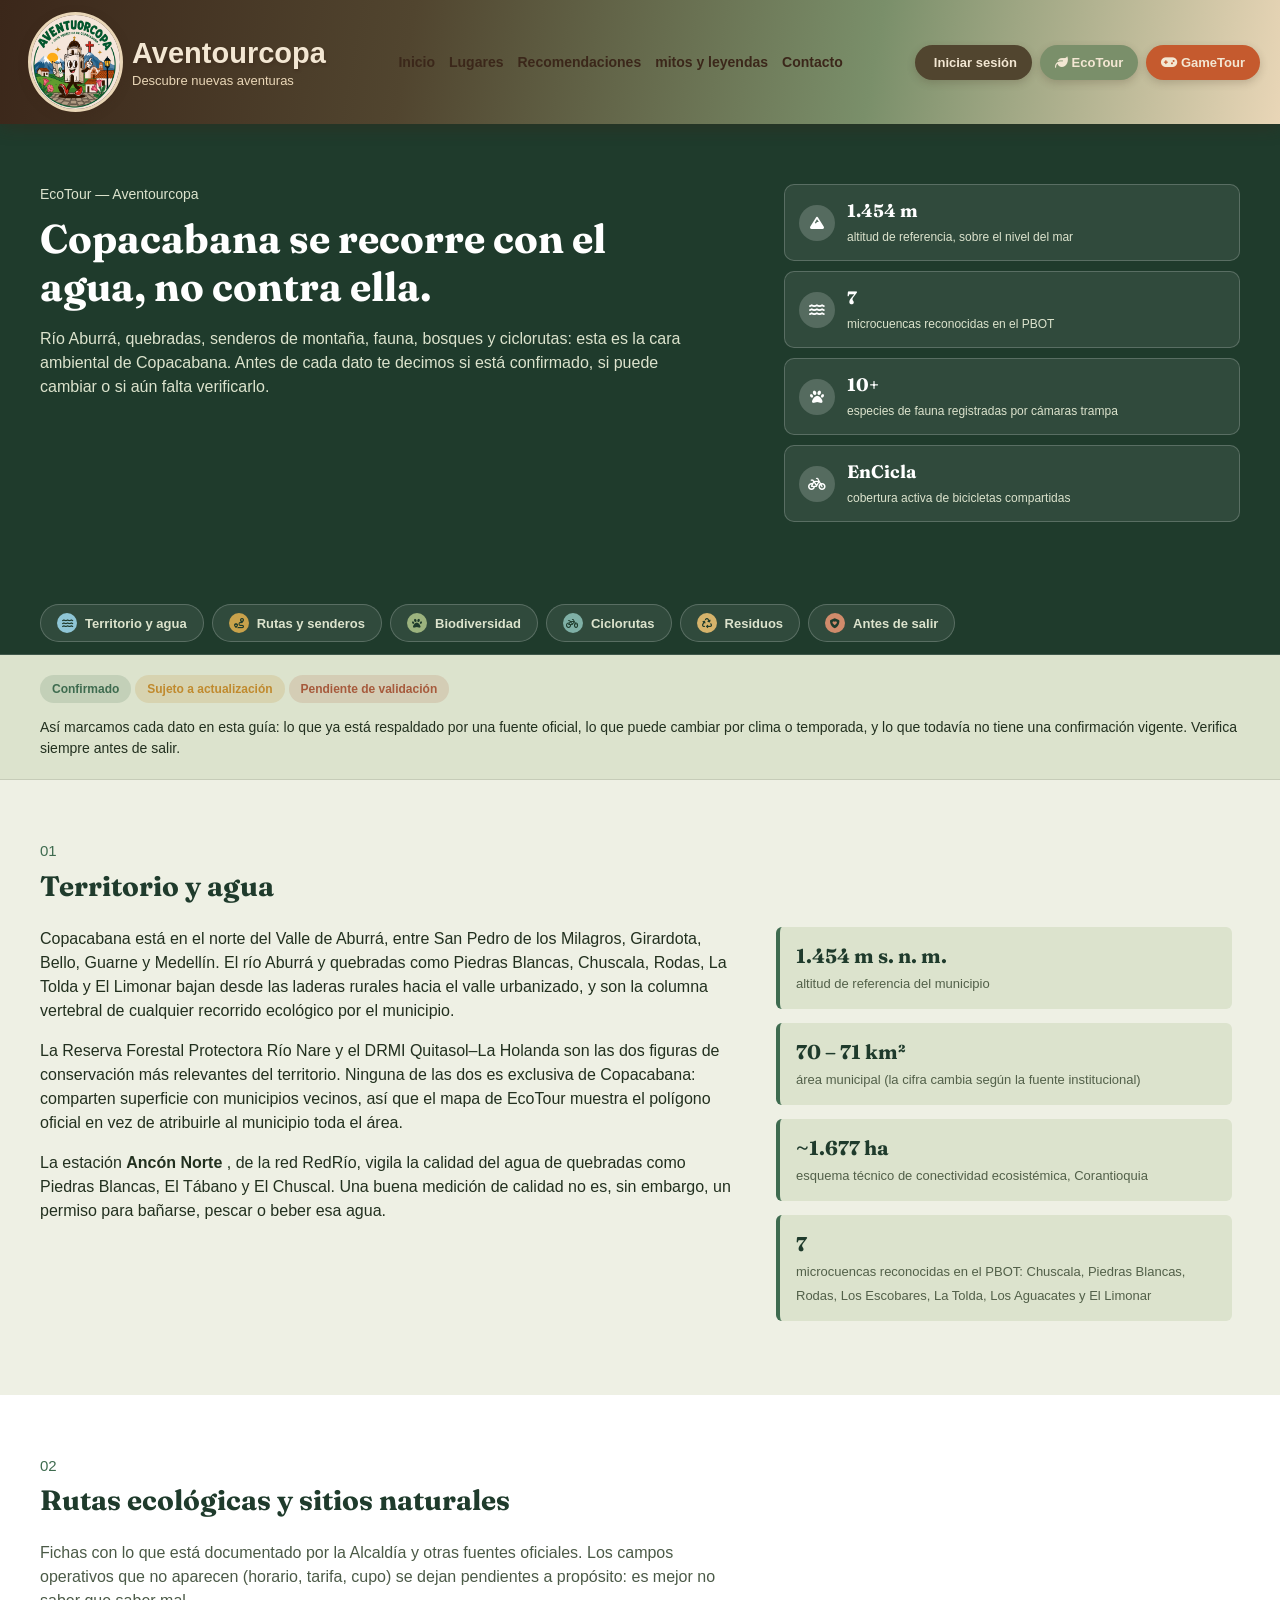
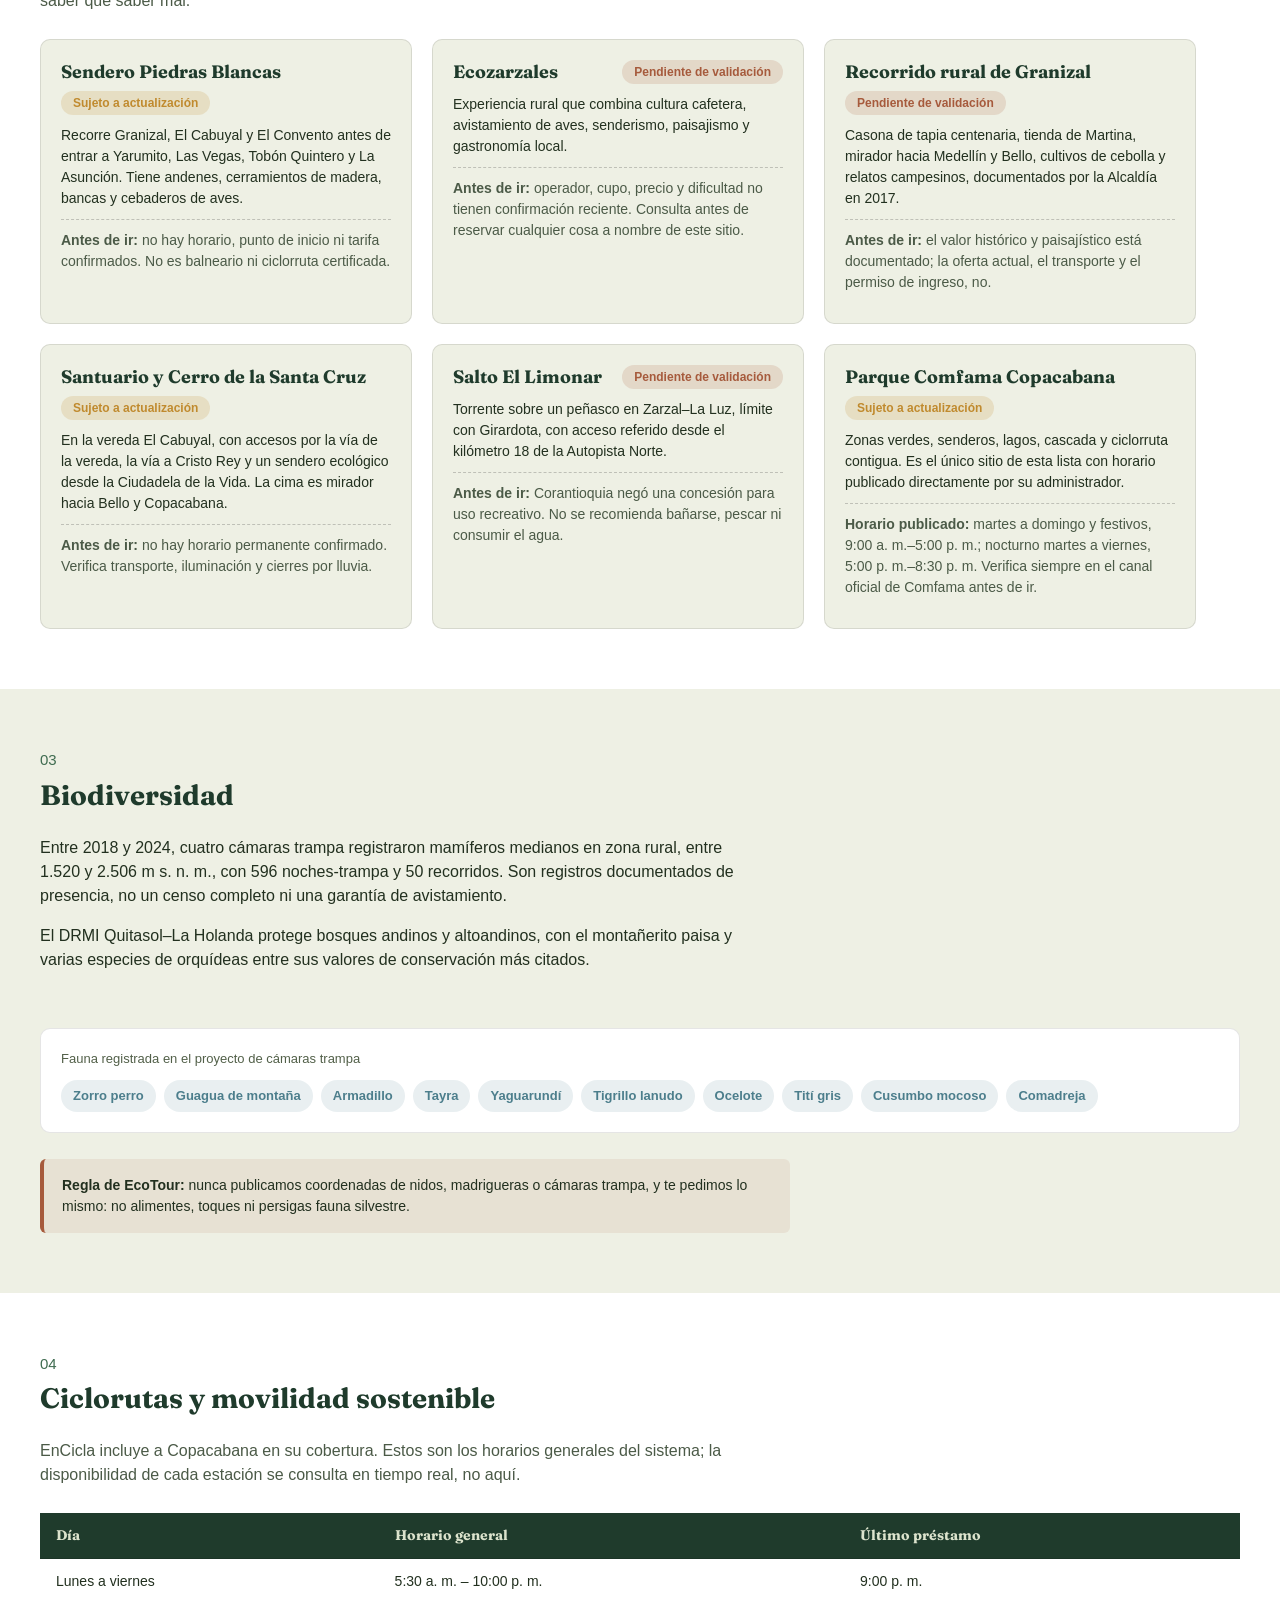
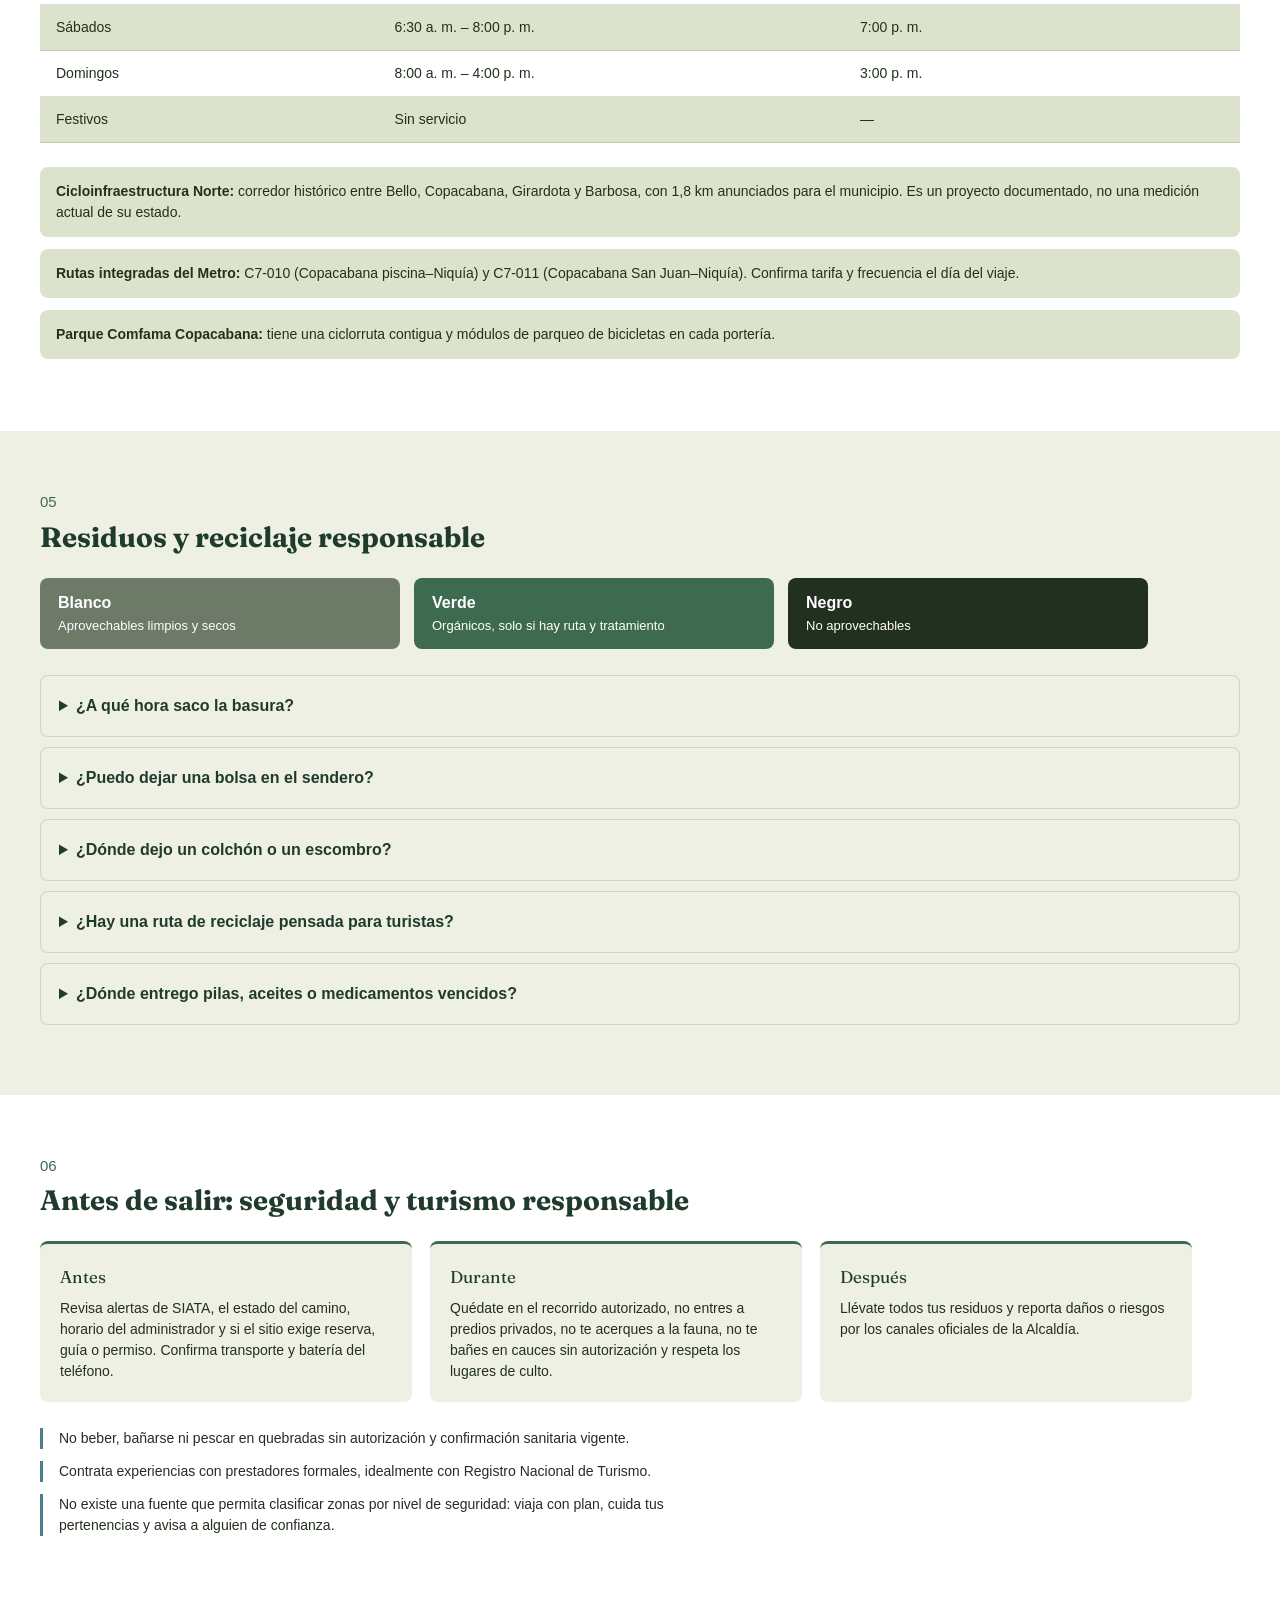
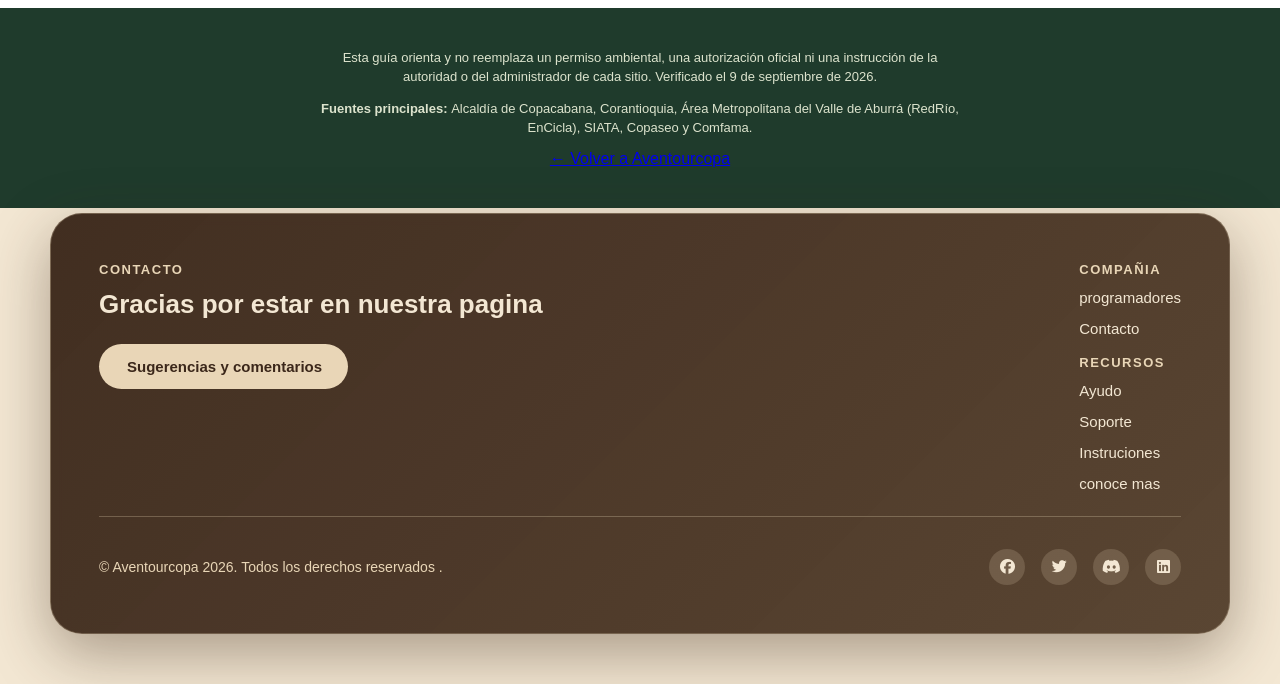
==== commit ac8f6b79: "Fusion y actualizacion de html" ====
--- a/ecotour.html
+++ b/ecotour.html
@@ -8,73 +8,45 @@
   </title>
   <link href="style.css" rel="stylesheet"/>
   <link href="ecotour.css" rel="stylesheet"/>
-  <link href="sesion.css" rel="stylesheet"/>
   <link href="https://cdnjs.cloudflare.com/ajax/libs/font-awesome/6.5.1/css/all.min.css" rel="stylesheet"/>
  </head>
  <body>
   <header>
-   <a class="logo" href="index.html">
-    <img alt="Logo" src="imagenes/logo.png"/>
-    <div class="titulo">
-     <h1>
-      Aventourcopa
-     </h1>
-     <p>
-      Descubre nuevas aventuras
-     </p>
+    <div class="logo">
+        <img src="imagenes/logo.png" alt="Logo">
+        <div class="titulo">
+            <h1>Aventourcopa</h1>
+            <p>Descubre nuevas aventuras</p>
+        </div>
     </div>
-   </a>
-   <nav>
-    <ul>
-     <li>
-      <a href="index.html">
-       Inicio
-      </a>
-     </li>
-     <li>
-      <a href="#">
-       Imágenes
-      </a>
-     </li>
-     <li>
-      <a href="lugares-copacabana.html">
-       Lugares
-      </a>
-     </li>
-     <li>
-      <a href="mitos.html">
-       Mitos y leyendas
-      </a>
-     </li>
-     <li>
-      <a href="recomendaciones.html">
-       Recomendaciones
-      </a>
-     </li>
-     <li>
-      <a href="#">
-       Asistente IA
-      </a>
-     </li>
-     <li>
-      <a href="#contacto">
-       Contacto
-      </a>
-     </li>
-    </ul>
-   </nav>
-   <a class="btn btn-sesion" href="#"><i class="fa-solid fa-user" aria-hidden="true"></i> Iniciar sesión</a>
-   <div class="botones">
-    <a class="btn eco" href="ecotour.html">
-     EcoTour
-    </a>
-    <a class="btn game" href="#">
-     <i class="fa-solid fa-gamepad">
-     </i>
-     GameTour
-    </a>
-   </div>
-  </header>
+
+    <nav>
+        <ul>
+            <li><a href="index.html">Inicio</a></li>
+            <li><a href="lugares-copacabana.html">Lugares</a></li>
+            <li><a href="recomendaciones.html">Recomendaciones</a></li>
+            <li><a href="mitos.html">mitos y leyendas</a></li>
+            <li><a href="#contacto">Contacto</a></li>
+        </ul>
+    </nav>
+    <div class="botones">
+
+        <label for="inicio-sesion" class="btn inciosesion">
+            <i class="fa-solid fa-inicio"></i>
+            Iniciar sesión
+        </label>
+
+        <a class="btn eco" href="ecotour.html">
+            <i class="fa-solid fa-leaf"></i>
+            EcoTour
+        </a>
+
+        <a href="#" class="btn game">
+            <i class="fa-solid fa-gamepad"></i>
+            GameTour
+        </a>
+    </div>
+</header>
   <section aria-label="EcoTour, guía ambiental de Copacabana" class="ecotour-page" id="ecotour">
    <div class="eco-scroll">
     <!-- HERO -->
@@ -746,86 +718,56 @@
                 Corantioquia, Área Metropolitana del Valle de Aburrá (RedRío, EnCicla), SIATA,
                 Copaseo y Comfama.
      </p>
+     <a class="eco-cerrar eco-cerrar--pie" href="index.html">
+      ← Volver a Aventourcopa
+     </a>
     </div>
    </div>
   </section>
-  <section id="contacto">
-   <div class="footer">
-    <footer>
-     <div class="top">
-      <div class="left">
-       <h2>
-        Contacto
-       </h2>
-       <h1 id="titu">
-        Gracias por estar en nuestra pagina
-       </h1>
-       <button>
-        Sugerencias y comentarios
-       </button>
-      </div>
-      <div class="pie-nosotros">
-       <ul>
-        <li>
-         <h2>
-          Company
-         </h2>
-         <a href="#">
-          programadores
-         </a>
-         <a href="#">
-          Contacto
-         </a>
-        </li>
-       </ul>
-       <ul>
-        <li>
-         <h2>
-          Resources
-         </h2>
-         <a href="#">
-          Ayudo
-         </a>
-         <a href="#">
-          Soporte
-         </a>
-         <a href="#">
-          Instruciones
-         </a>
-         <a href="#">
-          conoce mas
-         </a>
-        </li>
-       </ul>
-      </div>
-     </div>
-     <div class="bottom">
-      <div class="left">
-       <p>
-        © Aventourcopa 2026. Todos los derechos reservados .
-       </p>
-      </div>
-      <div class="right socials">
-       <a href="#">
-        <i class="fa-brands fa-facebook">
-        </i>
-       </a>
-       <a href="#">
-        <i class="fa-brands fa-twitter">
-        </i>
-       </a>
-       <a href="#">
-        <i class="fa-brands fa-discord">
-        </i>
-       </a>
-       <a href="#">
-        <i class="fa-brands fa-linkedin">
-        </i>
-       </a>
-      </div>
-     </div>
+     <section id="contacto">
+        <div class="footer">
+          <footer>
+      <div class="top">
+        <div class="left">
+          <h2>Contacto</h2>
+          <h1 id="titu">Gracias por estar en nuestra pagina</h1>
+          <button>
+            Sugerencias y comentarios
+          </button>
+        </div>
+        <div class="pie-nosotros">
+          <ul>
+            <li>
+              <h2>Compañia</h2>
+              <a href="#">programadores</a>
+              <a href="#">Contacto</a>
+            </li>
+          </ul>
+          <br>
+          <ul>
+            <li>
+              <h2>Recursos</h2>
+              <a href="#">Ayudo</a>
+              <a href="#">Soporte</a>
+              <a href="#">Instruciones</a>
+              <a href="#">conoce mas</a>
+            </li>
+          </ul>
+        </div>
+      </div>
+      <div class="bottom">
+        <div class="left">
+          <p> © Aventourcopa 2026. Todos los derechos reservados .</p>
+        </div>
+        <div class="right socials">
+          <a href="#"><i class="fa-brands fa-facebook"></i></a>
+          <a href="#"><i class="fa-brands fa-twitter"></i></a>
+          <a href="#"><i class="fa-brands fa-discord"></i></a>
+          <a href="#"><i class="fa-brands fa-linkedin"></i></a>
+        </div>
+      </div>
     </footer>
-   </div>
-  </section>
+        </div>
+    </section>
  </body>
 </html>
--- a/style.css
+++ b/style.css
@@ -183,6 +183,8 @@
 
     white-space: nowrap;
 }
+
+
 /* ---------------------------------------------------------
    INICIO DE SESION Y REGISTRO
    --------------------------------------------------------- */
@@ -445,7 +447,7 @@
 
 
 #contacto {
-    margin-top: 300px;
+    margin-top: 5px;
 
     background: #F3E7D3;
 }
@@ -519,7 +521,6 @@
 
     border-top: 1px solid var(--color-border);
 }
-
 
 .top .left,
 .top .right {
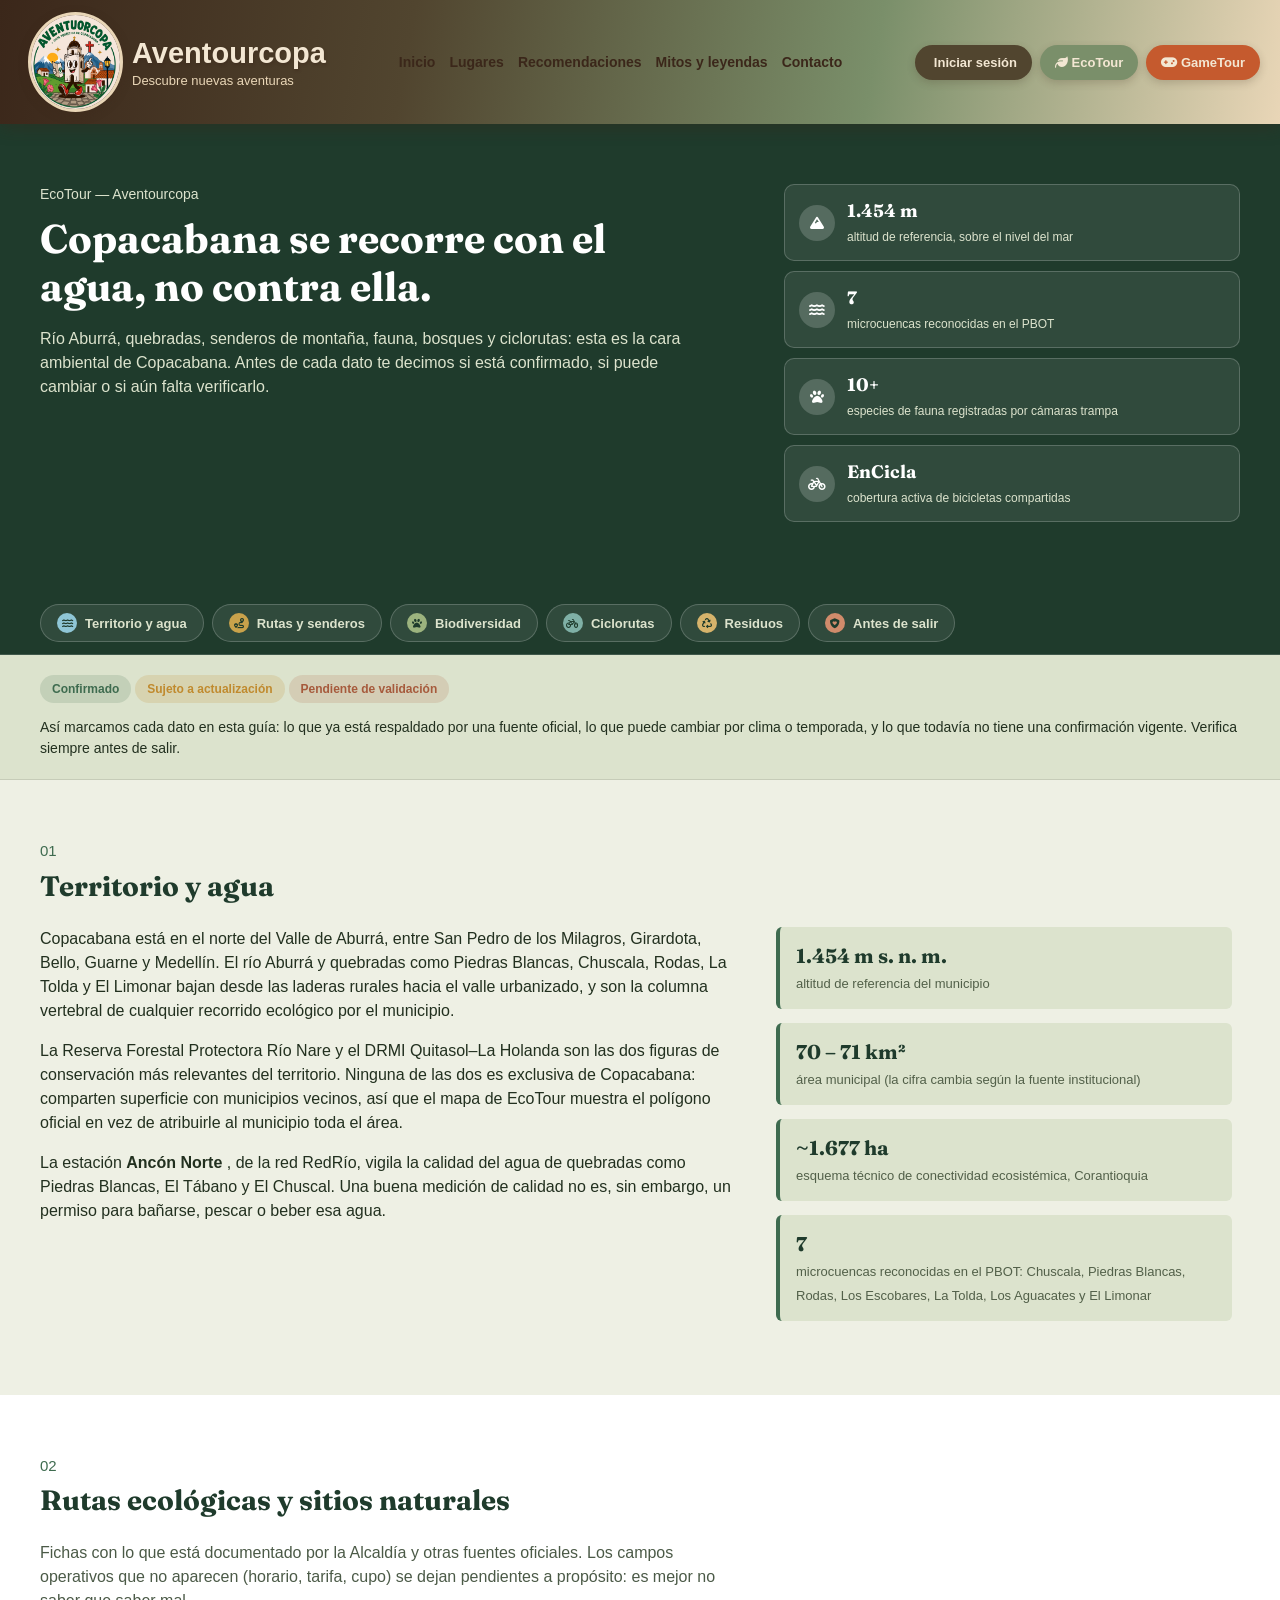
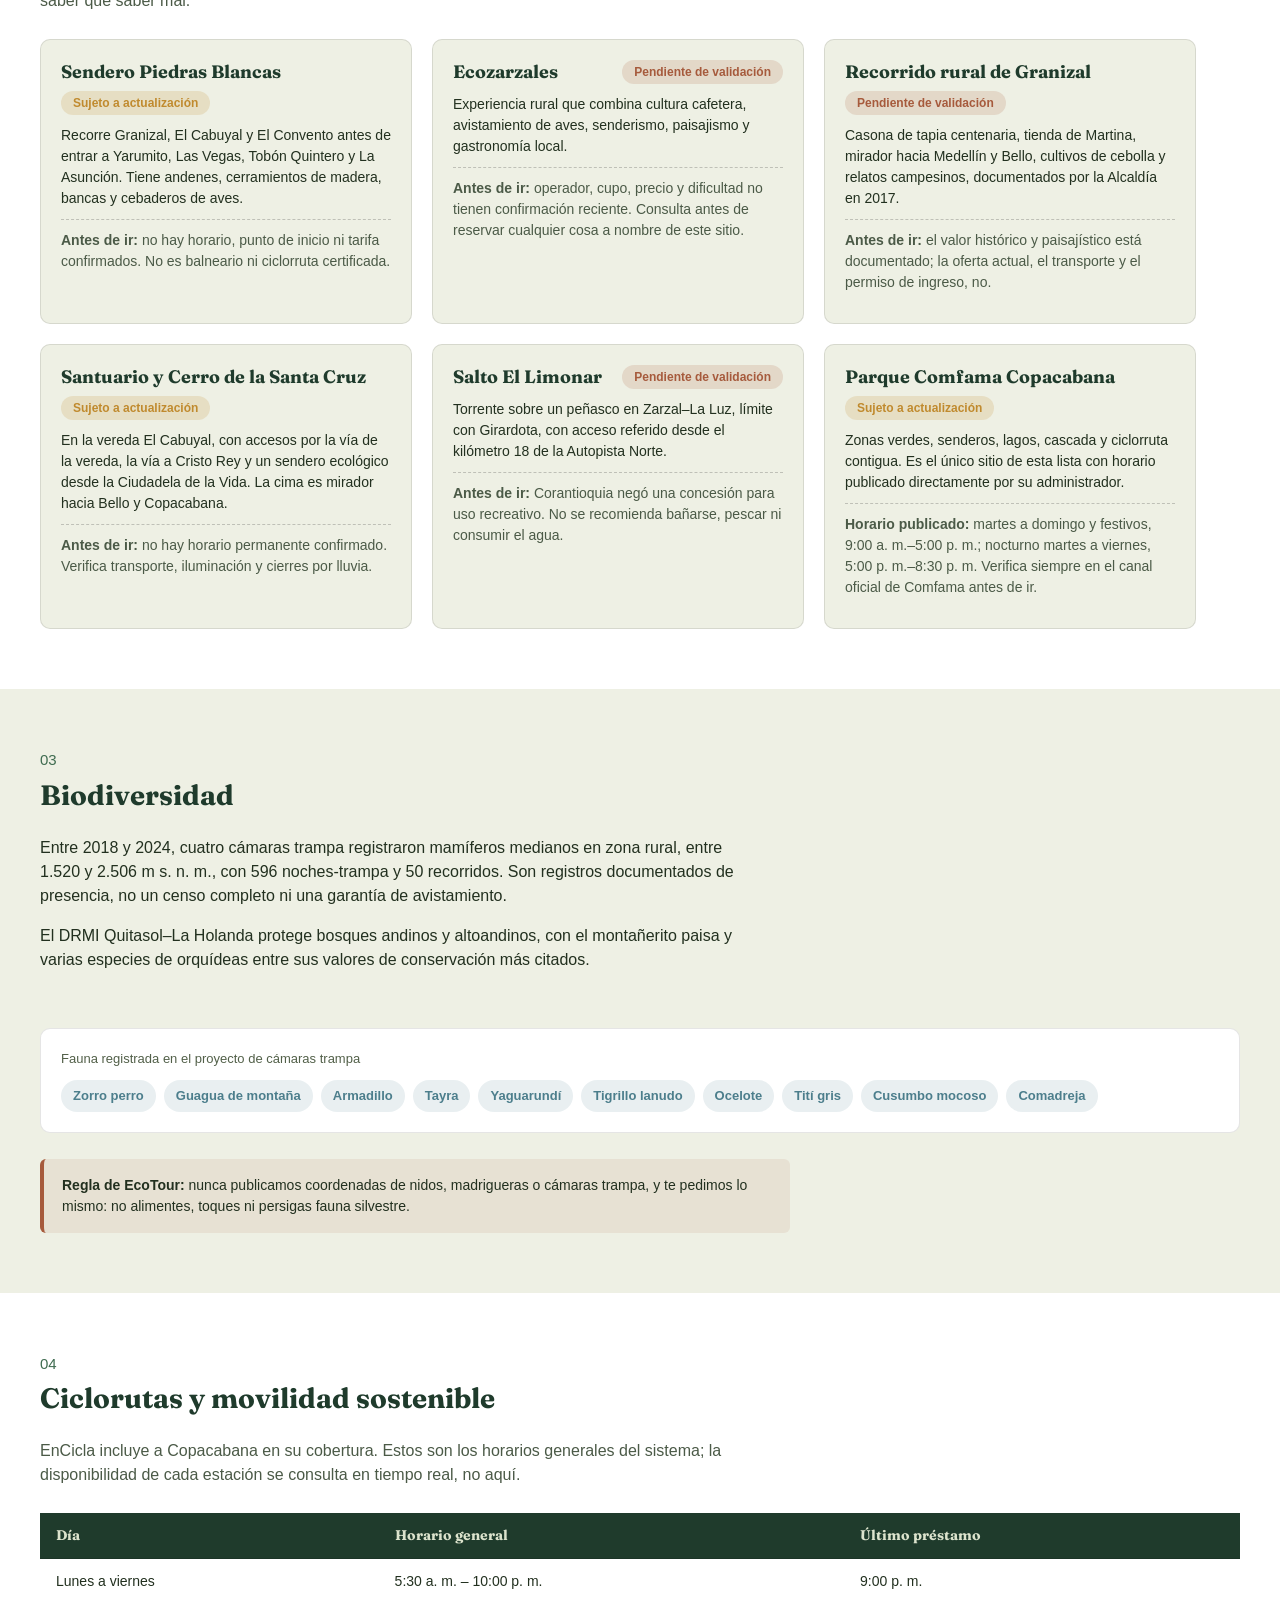
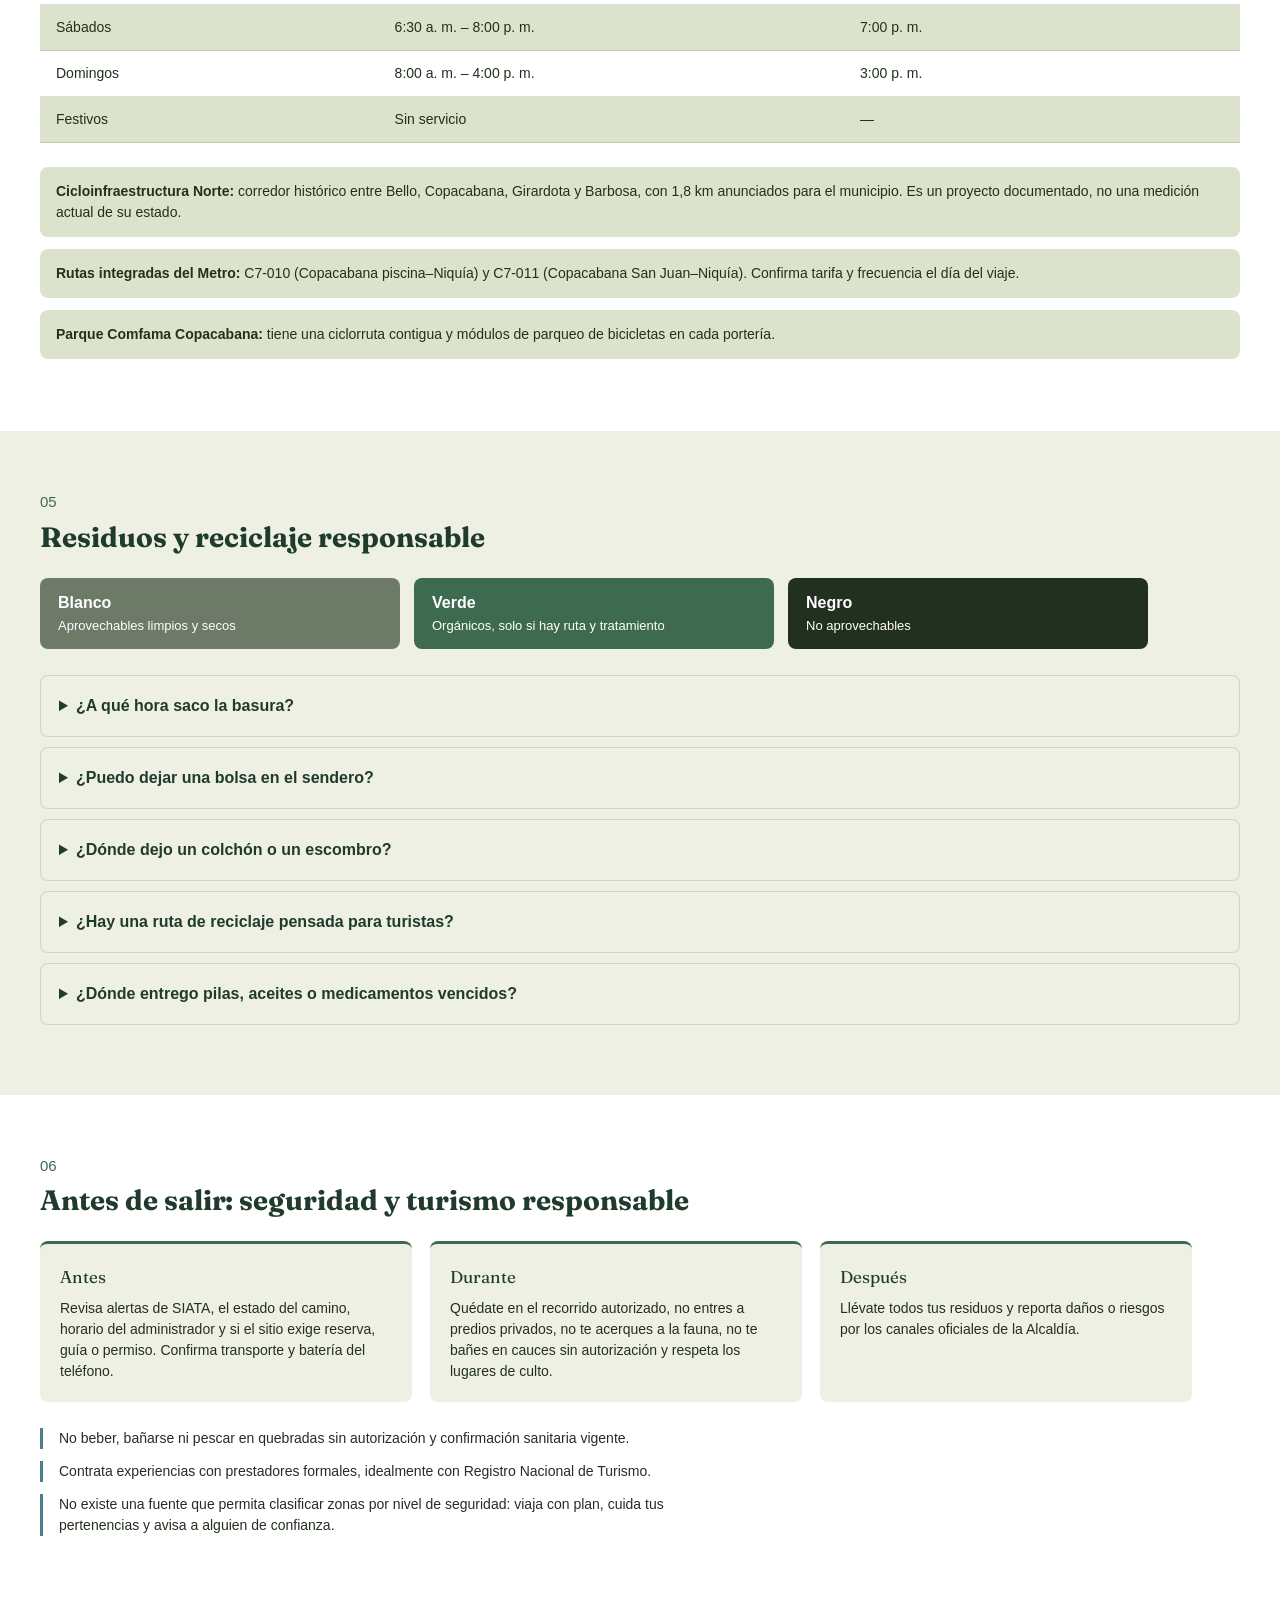
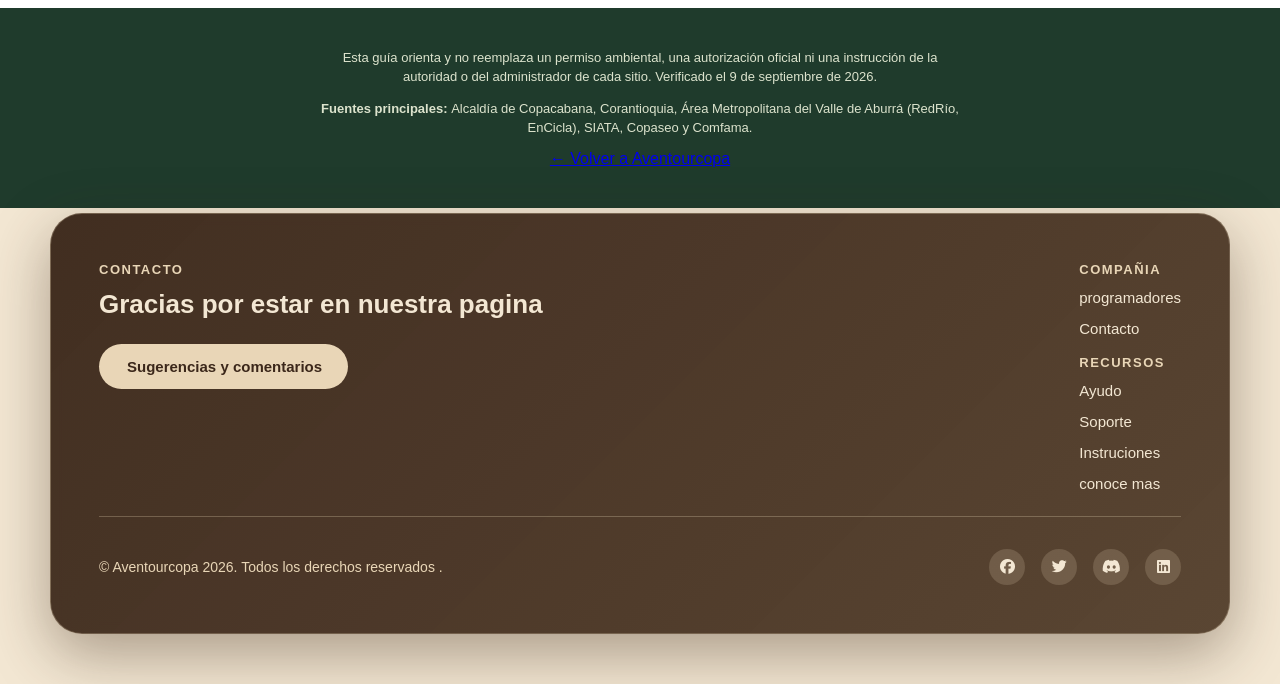
==== commit d9c0955b: "Fusion y actualizacion de html" ====
--- a/ecotour.html
+++ b/ecotour.html
@@ -25,7 +25,7 @@
             <li><a href="index.html">Inicio</a></li>
             <li><a href="lugares-copacabana.html">Lugares</a></li>
             <li><a href="recomendaciones.html">Recomendaciones</a></li>
-            <li><a href="mitos.html">mitos y leyendas</a></li>
+            <li><a href="mitos.html">Mitos y leyendas</a></li>
             <li><a href="#contacto">Contacto</a></li>
         </ul>
     </nav>
